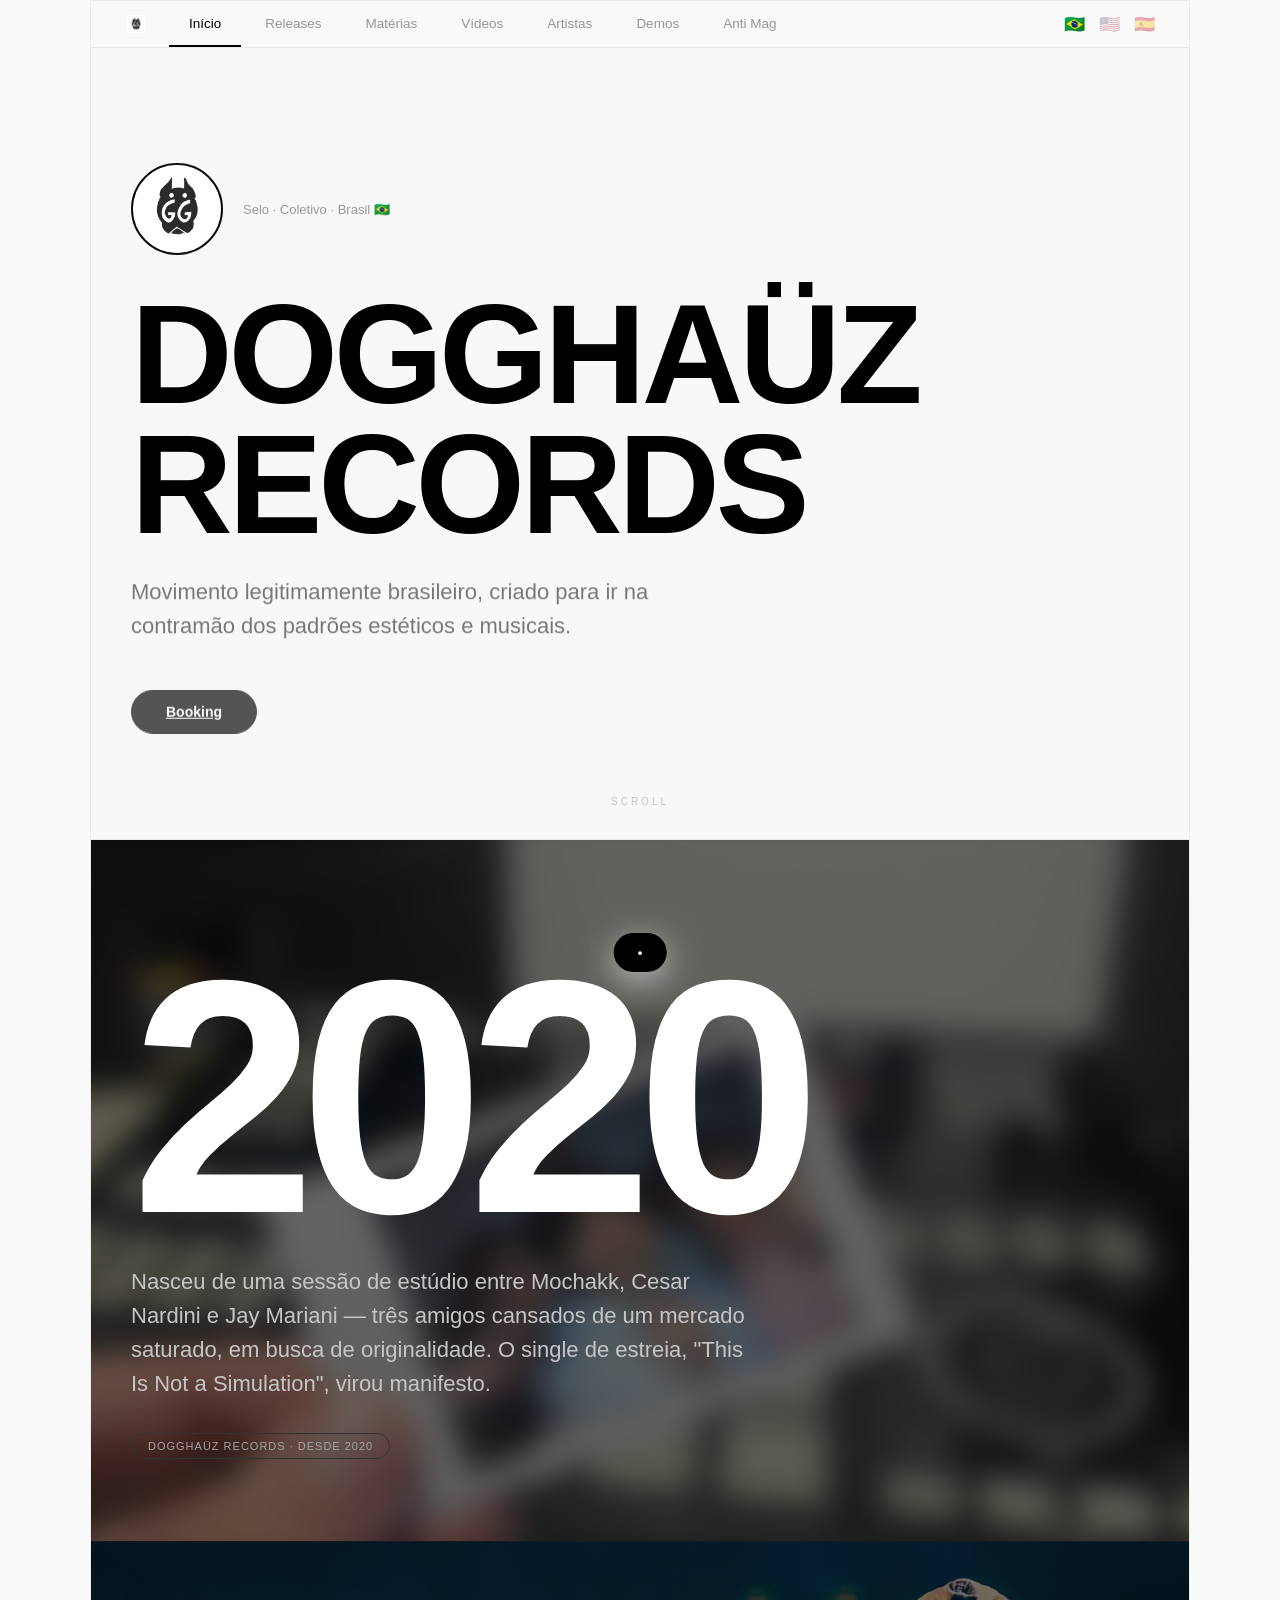
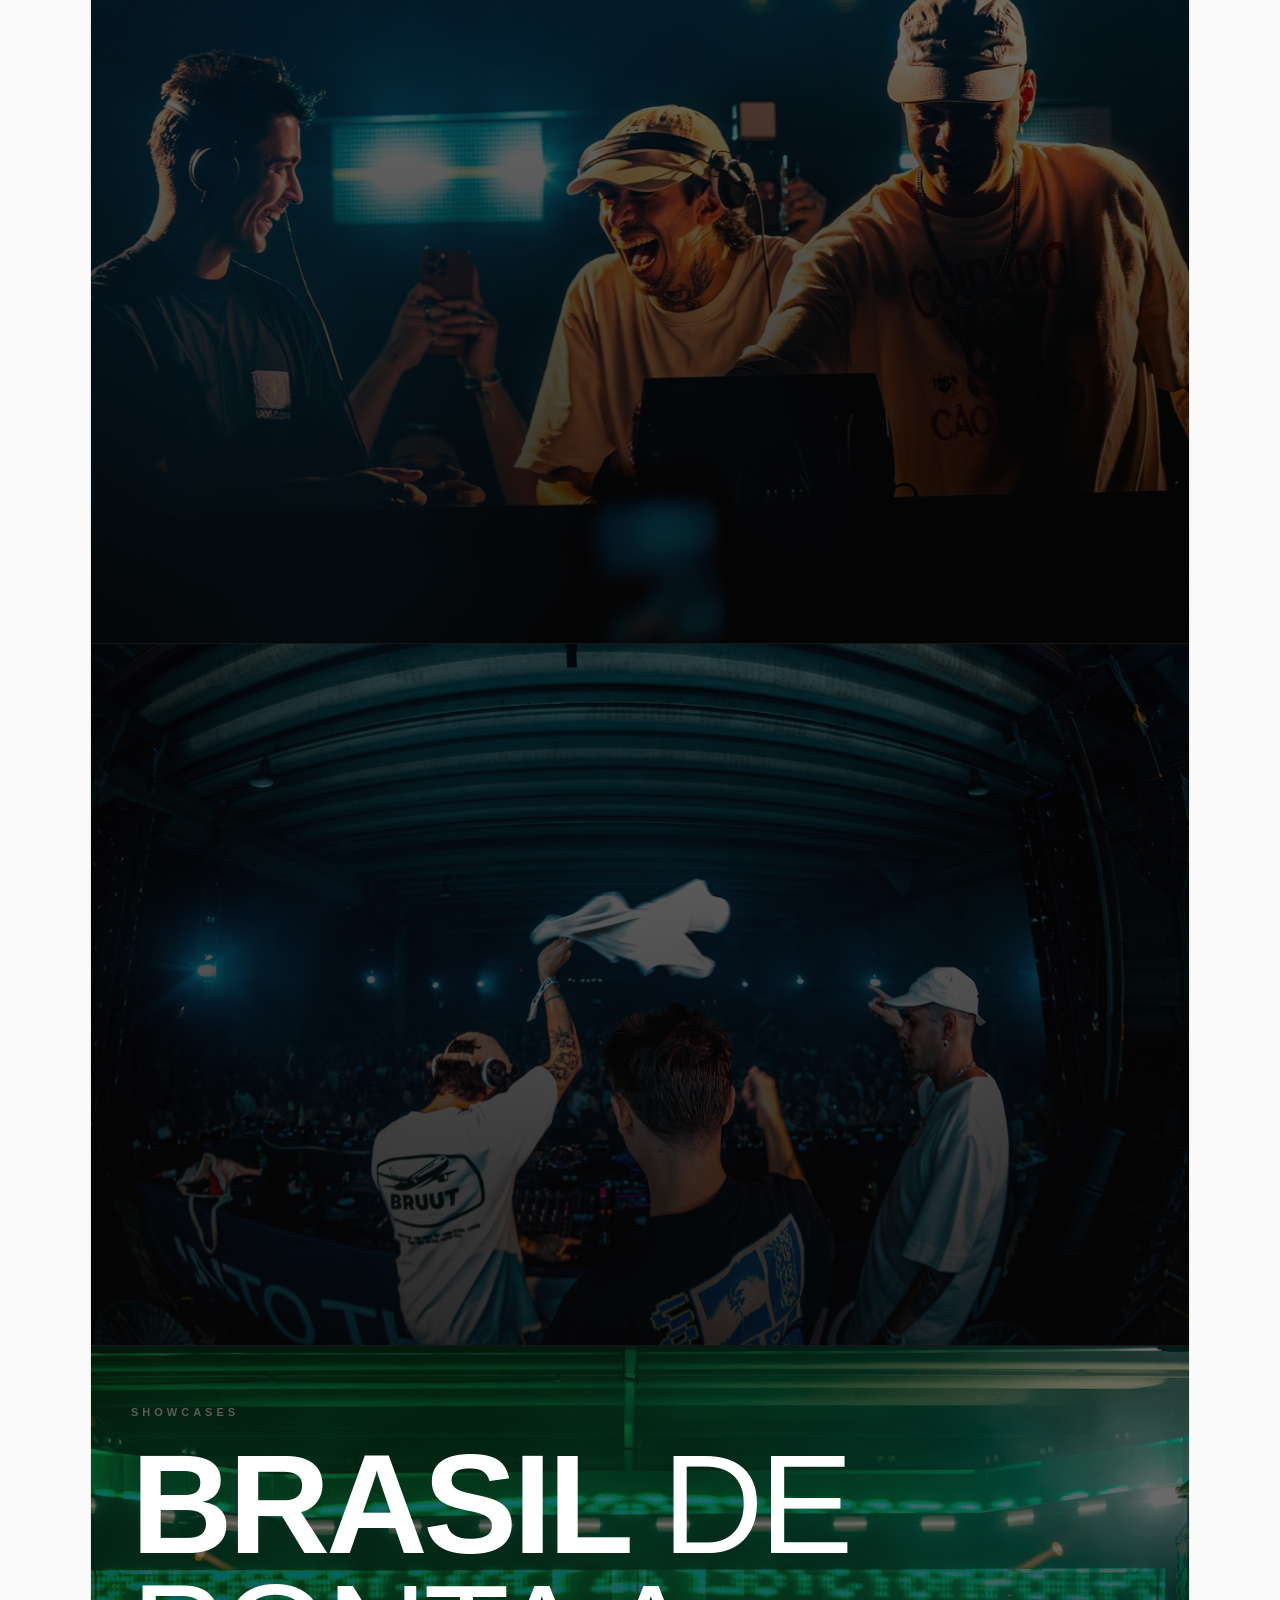
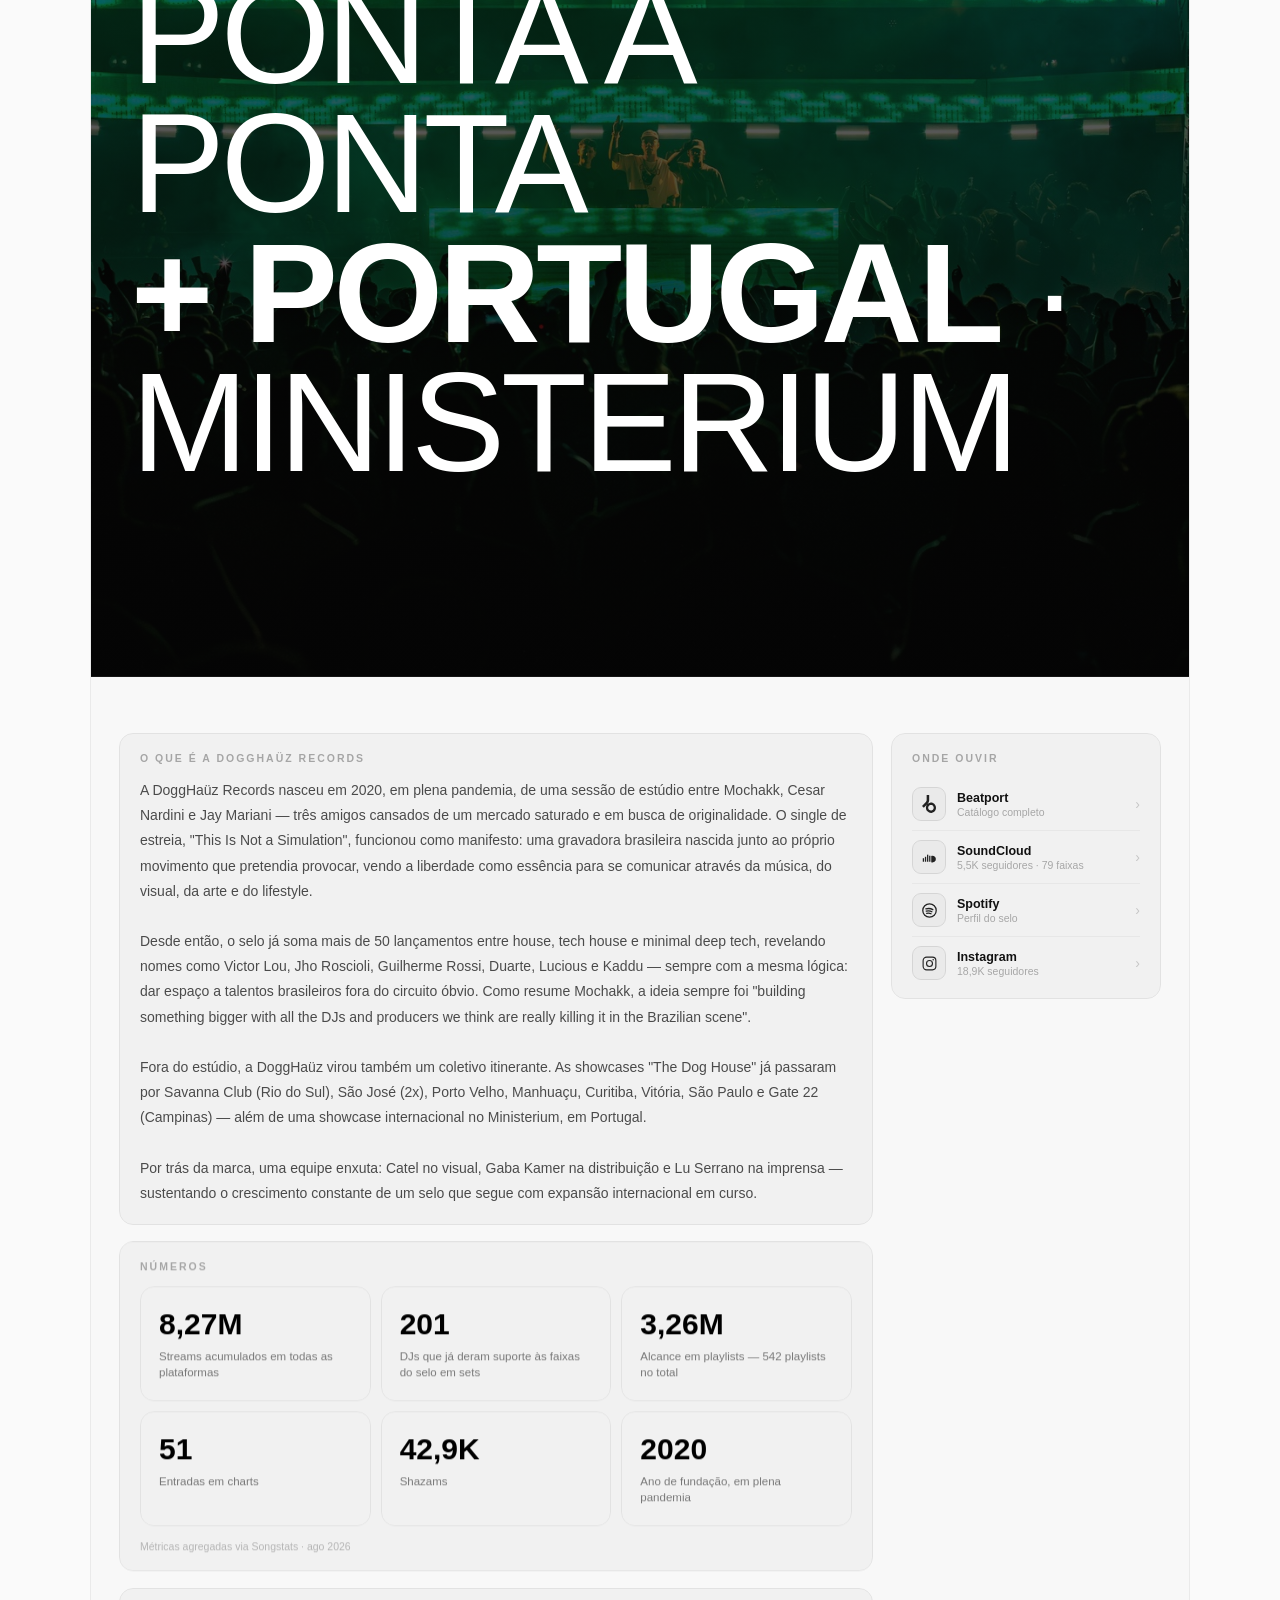
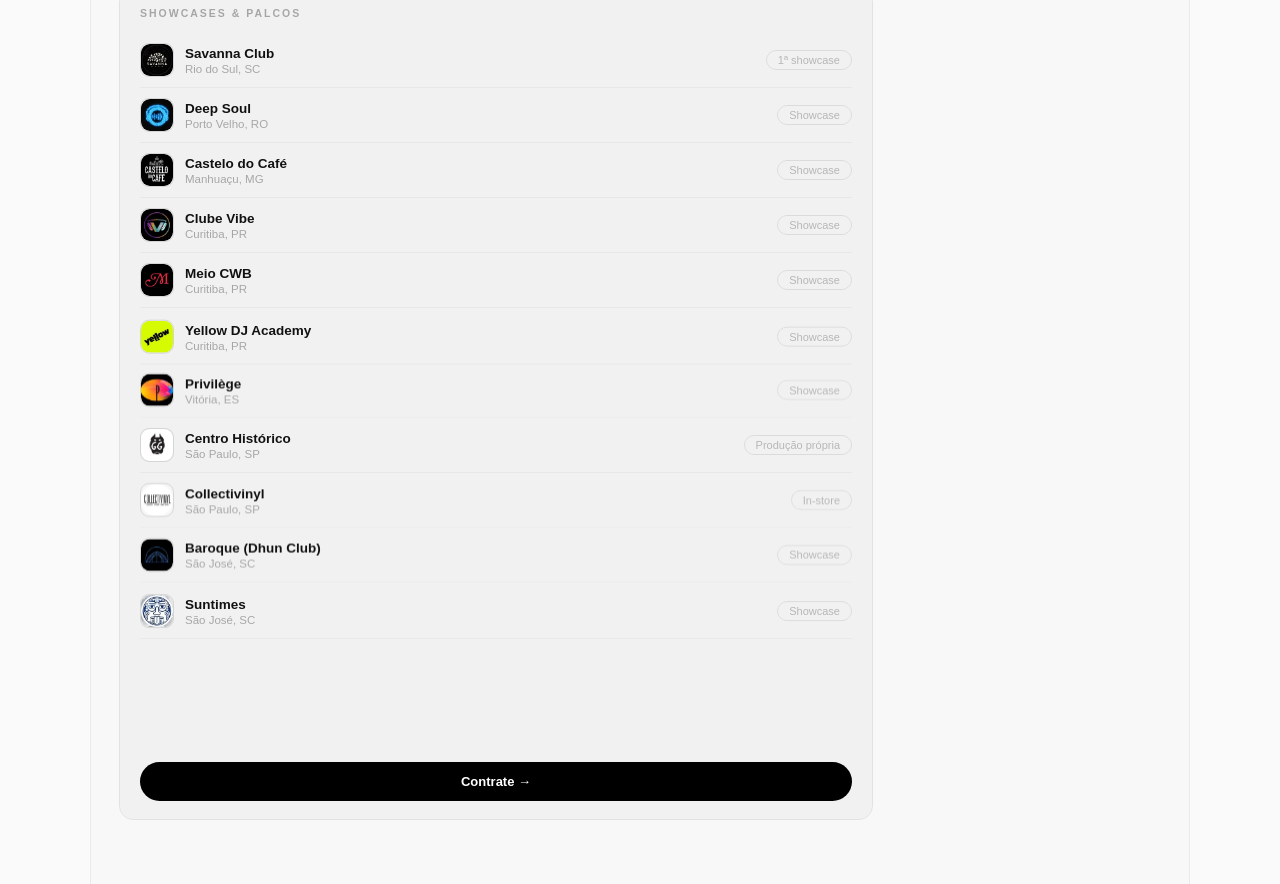
==== index.html @ 806eacd8 "Initial commit: DoggHäuz Records site Site oficial do selo — releases, matérias, vídeos, artistas, d" ====
<!DOCTYPE html>
<html lang="pt-BR">
<head>
<meta charset="UTF-8">
<meta name="viewport" content="width=device-width, initial-scale=1.0">
<meta http-equiv="Content-Security-Policy" content="default-src 'self'; script-src 'self' 'unsafe-inline'; style-src 'self' 'unsafe-inline'; img-src 'self' data: https://i.ytimg.com; frame-src https://www.youtube.com; connect-src 'self'; font-src 'self'; object-src 'none'; base-uri 'self'; form-action 'self'; frame-ancestors 'self'">
<meta name="referrer" content="strict-origin-when-cross-origin">
<link rel="icon" type="image/png" sizes="32x32" href="/assets/dogghauz/icons/favicon-32.png">
<link rel="icon" type="image/png" sizes="64x64" href="/assets/dogghauz/icons/favicon-64.png">
<link rel="apple-touch-icon" sizes="180x180" href="/assets/dogghauz/icons/apple-touch-icon.png">
<title>DoggHaüz Records</title>
<meta name="description" content="DoggHaüz Records — selo brasileiro fundado em 2020 por Mochakk, Cesar Nardini e Jay Mariani. Mais de 50 lançamentos, showcases pelo Brasil e em Portugal.">
<meta property="og:type" content="website">
<meta property="og:title" content="DoggHaüz Records">
<meta property="og:description" content="Selo brasileiro fundado em 2020 por Mochakk, Cesar Nardini e Jay Mariani. Mais de 50 lançamentos, showcases pelo Brasil e em Portugal.">
<meta property="og:image" content="/assets/dogghauz/icons/og-image.jpg">
<meta name="twitter:card" content="summary_large_image">
<meta name="twitter:title" content="DoggHaüz Records">
<meta name="twitter:description" content="Selo brasileiro fundado em 2020 por Mochakk, Cesar Nardini e Jay Mariani.">
<link rel="stylesheet" href="/css/style.css?v=16">
<link rel="stylesheet" href="/css/light-theme.css?v=16">
</head>
<body>
<!-- Form estático oculto só pra o Netlify detectar no build e criar a
     caixa "materia-sugestao" em Site > Forms. O formulário visível é
     renderizado por JS (js/blog-data.js) e manda os dados pra cá via
     fetch — sem esse aqui o Netlify não sabe que esse form existe. -->
<form name="materia-sugestao" data-netlify="true" data-netlify-honeypot="bot-field" hidden>
  <input type="text" name="bot-field">
  <input type="text" name="nome">
  <input type="email" name="email">
  <input type="text" name="titulo">
  <input type="text" name="fotos_link">
  <textarea name="links_auxiliares"></textarea>
  <textarea name="materia"></textarea>
</form>
<div class="app">

  <div class="tabs">
    <img class="site-logo" src="/assets/dogghauz/photos/logo-instagram.jpg" alt="DoggHaüz Records" onclick="showTab('pro')">
    <div class="tabs-scroll-wrap">
      <div class="tabs-scroll" id="tabs-scroll">
        <div class="tab on" data-tab="pro" data-i18n>Início</div>
        <div class="tab" data-tab="releases">Releases</div>
        <div class="tab" data-tab="materias" data-i18n>Matérias</div>
        <div class="tab" data-tab="videos" data-i18n>Vídeos</div>
        <div class="tab" data-tab="artistas" data-i18n>Artistas</div>
        <div class="tab" data-tab="demos">Demos</div>
        <div class="tab" data-tab="blog">Anti Mag</div>
      </div>
      <div class="tabs-edge tabs-edge-l" aria-hidden="true"><svg viewBox="0 0 24 24" width="14" height="14" fill="none" stroke="currentColor" stroke-width="2.2" stroke-linecap="round" stroke-linejoin="round"><polyline points="15 5 8 12 15 19"/></svg></div>
      <div class="tabs-edge tabs-edge-r" aria-hidden="true"><svg viewBox="0 0 24 24" width="14" height="14" fill="none" stroke="currentColor" stroke-width="2.2" stroke-linecap="round" stroke-linejoin="round"><polyline points="9 5 16 12 9 19"/></svg></div>
    </div>
    <div id="lang-switch"></div>
  </div>

  <!-- ═══════════ TAB INÍCIO ═══════════ -->
  <div id="tab-pro">

    <section class="banner hero-b">
      <div class="hero-id reveal">
        <div class="ava-big"><img src="/assets/dogghauz/photos/logo-instagram.jpg" alt="DoggHaüz Records"></div>
        <div>
          <div style="font-size:13px;color:#6e6e6e"><span data-i18n>Selo · Coletivo · Brasil</span> <span style="filter:invert(1);display:inline-block">🇧🇷</span></div>
        </div>
      </div>
      <h1 class="giant reveal plx" data-s="0.12">DoggHaüz<br>Records</h1>
      <p class="big-sub reveal" data-i18n>Movimento legitimamente brasileiro, criado para ir na contramão dos padrões estéticos e musicais.</p>
      <div class="hero-cta reveal">
        <a class="btn-w" href="/booking/" data-i18n>Booking</a>
      </div>
      <div class="scroll-hint">SCROLL</div>
    </section>

    <section class="banner inverted">
      <div class="banner-bg-layer" style="background-image:url('/assets/dogghauz/photos/fundacao-2020.jpg');opacity:.4;filter:invert(1) blur(14px);transform:scale(1.08)"></div>
      <div class="eyebrow reveal" data-i18n>Fundação · pandemia de 2020</div>
      <div class="mega reveal plx" data-s="0.18">2020</div>
      <p class="big-sub reveal" data-i18n>Nasceu de uma sessão de estúdio entre Mochakk, Cesar Nardini e Jay Mariani — três amigos cansados de um mercado saturado, em busca de originalidade. O single de estreia, "This Is Not a Simulation", virou manifesto.</p>
      <div class="banner-tag reveal" data-i18n>DOGGHAÜZ RECORDS · DESDE 2020</div>
    </section>

    <section class="banner photo-bg" style="background-image:url('/assets/dogghauz/photos/fundadores-bg.jpg')">
      <div class="eyebrow reveal" data-i18n>Fundadores</div>
      <div class="names-wall upper reveal">
        <a class="name-item" href="https://instagram.com/cesar.nardini" target="_blank" rel="noopener">Cesar Nardini</a>
        <a class="name-item" href="https://instagram.com/mochakk" target="_blank" rel="noopener">Mochakk</a>
        <a class="name-item" href="https://jaymariani.com.br">Jay Mariani</a>
      </div>
      <div class="banner-tag reveal" data-i18n>TRÊS AMIGOS, UM SELO</div>
    </section>

    <section class="banner photo-bg" style="background-image:url('/assets/dogghauz/photos/catalogo-bg.jpg')">
      <div class="eyebrow reveal" style="color:#fff" data-i18n>Alguns nomes do catálogo</div>
      <div class="names-wall reveal">
        <a class="name-item" href="https://instagram.com/victorloumusic" target="_blank" rel="noopener">Victor Lou</a>
        <a class="name-item" href="https://instagram.com/nocapzmusic" target="_blank" rel="noopener">Nocapz</a>
        <a class="name-item" href="https://instagram.com/brisottimusic" target="_blank" rel="noopener">Brisotti</a>
        <a class="name-item" href="https://instagram.com/listenduarte" target="_blank" rel="noopener">Duarte</a>
        <a class="name-item" href="https://instagram.com/steriummusic" target="_blank" rel="noopener">Sterium</a>
        <a class="name-item" href="https://instagram.com/maliveofficial" target="_blank" rel="noopener">Malive</a>
        <a class="name-item" href="https://instagram.com/marian_br_" target="_blank" rel="noopener">Marian</a>
        <a class="name-item" href="https://instagram.com/jamecthekid" target="_blank" rel="noopener">Jame C</a>
        <a class="name-item" href="https://instagram.com/priciladiazmusic" target="_blank" rel="noopener">Pricila Diaz</a>
      </div>
      <div class="banner-tag reveal" data-i18n>52+ LANÇAMENTOS · VER TODOS EM ARTISTAS</div>
    </section>

    <section class="banner photo-bg" style="background-image:url('/assets/dogghauz/photos/brasil-bg.jpg')">
      <div class="eyebrow reveal" data-i18n>Showcases</div>
      <h2 class="giant reveal plx" data-s="0.1">Brasil <span class="thin" data-i18n>de ponta a ponta</span><br>+ Portugal<span class="thin" data-i18n> · Ministerium</span></h2>
      <p class="big-sub reveal" data-i18n>Savanna Club (Rio do Sul), São José (2x), Porto Velho, Manhuaçu, Curitiba, Vitória, São Paulo e Gate 22 (Campinas) — além de uma showcase no Ministerium, em Portugal.</p>
    </section>

    <div class="detail">
      <div class="main">

        <div class="card">
          <div class="clabel" data-i18n>O que é a DoggHaüz Records</div>
          <div class="bio">
            <span data-i18n>A DoggHaüz Records nasceu em 2020, em plena pandemia, de uma sessão de estúdio entre Mochakk, Cesar Nardini e Jay Mariani — três amigos cansados de um mercado saturado e em busca de originalidade. O single de estreia, "This Is Not a Simulation", funcionou como manifesto: uma gravadora brasileira nascida junto ao próprio movimento que pretendia provocar, vendo a liberdade como essência para se comunicar através da música, do visual, da arte e do lifestyle.</span>
            <br><br>
            <span data-i18n>Desde então, o selo já soma mais de 50 lançamentos entre house, tech house e minimal deep tech, revelando nomes como Victor Lou, Jho Roscioli, Guilherme Rossi, Duarte, Lucious e Kaddu — sempre com a mesma lógica: dar espaço a talentos brasileiros fora do circuito óbvio. Como resume Mochakk, a ideia sempre foi "building something bigger with all the DJs and producers we think are really killing it in the Brazilian scene".</span>
            <br><br>
            <span data-i18n>Fora do estúdio, a DoggHaüz virou também um coletivo itinerante. As showcases "The Dog House" já passaram por Savanna Club (Rio do Sul), São José (2x), Porto Velho, Manhuaçu, Curitiba, Vitória, São Paulo e Gate 22 (Campinas) — além de uma showcase internacional no Ministerium, em Portugal.</span>
            <br><br>
            <span data-i18n>Por trás da marca, uma equipe enxuta: Catel no visual, Gaba Kamer na distribuição e Lu Serrano na imprensa — sustentando o crescimento constante de um selo que segue com expansão internacional em curso.</span>
          </div>
        </div>

        <div class="card reveal">
          <div class="clabel" data-i18n>Números</div>
          <div class="bk-stats" style="padding:0;max-width:none;margin:0">
            <div class="bk-stat"><div class="bk-stat-n">8,27M</div><div class="bk-stat-l" data-i18n>Streams acumulados em todas as plataformas</div></div>
            <div class="bk-stat"><div class="bk-stat-n">201</div><div class="bk-stat-l" data-i18n>DJs que já deram suporte às faixas do selo em sets</div></div>
            <div class="bk-stat"><div class="bk-stat-n">3,26M</div><div class="bk-stat-l" data-i18n>Alcance em playlists — 542 playlists no total</div></div>
            <div class="bk-stat"><div class="bk-stat-n">51</div><div class="bk-stat-l" data-i18n>Entradas em charts</div></div>
            <div class="bk-stat"><div class="bk-stat-n">42,9K</div><div class="bk-stat-l" data-i18n>Shazams</div></div>
            <div class="bk-stat"><div class="bk-stat-n">2020</div><div class="bk-stat-l" data-i18n>Ano de fundação, em plena pandemia</div></div>
          </div>
          <div style="font-size:10.5px;color:#4d4d4d;margin-top:14px" data-i18n>Métricas agregadas via Songstats · ago 2026</div>
        </div>

        <div class="card reveal">
          <div class="clabel" data-i18n>Showcases & palcos</div>
          <a class="venue venue-link reveal" href="https://instagram.com/clubsavanna" target="_blank" rel="noopener"><div class="venue-logo"><img src="/assets/photos/venues/savanna-club.jpg" alt=""></div><div><div class="venue-n">Savanna Club</div><div class="venue-l">Rio do Sul, SC</div></div><span class="venue-y" data-i18n>1ª showcase</span></a>
          <a class="venue venue-link reveal" href="https://instagram.com/deepsouloficial" target="_blank" rel="noopener"><div class="venue-logo"><img src="/assets/dogghauz/venues/deepsoul.jpg" alt=""></div><div><div class="venue-n">Deep Soul</div><div class="venue-l">Porto Velho, RO</div></div><span class="venue-y" data-i18n>Showcase</span></a>
          <a class="venue venue-link reveal" href="https://instagram.com/castelodocafe" target="_blank" rel="noopener"><div class="venue-logo"><img src="/assets/dogghauz/venues/castelodocafe.jpg" alt=""></div><div><div class="venue-n">Castelo do Café</div><div class="venue-l">Manhuaçu, MG</div></div><span class="venue-y" data-i18n>Showcase</span></a>
          <a class="venue venue-link reveal" href="https://instagram.com/clubvibe" target="_blank" rel="noopener"><div class="venue-logo"><img src="/assets/photos/venues/clubvibe.jpg" alt=""></div><div><div class="venue-n">Clube Vibe</div><div class="venue-l">Curitiba, PR</div></div><span class="venue-y" data-i18n>Showcase</span></a>
          <a class="venue venue-link reveal" href="https://instagram.com/meiocwb" target="_blank" rel="noopener"><div class="venue-logo"><img src="/assets/dogghauz/venues/meiocwb.jpg" alt=""></div><div><div class="venue-n">Meio CWB</div><div class="venue-l">Curitiba, PR</div></div><span class="venue-y" data-i18n>Showcase</span></a>
          <a class="venue venue-link reveal" href="https://instagram.com/yellowdjacademy" target="_blank" rel="noopener"><div class="venue-logo"><img src="/assets/dogghauz/venues/yellowdjacademy.jpg" alt=""></div><div><div class="venue-n">Yellow DJ Academy</div><div class="venue-l">Curitiba, PR</div></div><span class="venue-y" data-i18n>Showcase</span></a>
          <a class="venue venue-link reveal" href="https://instagram.com/privilegebrasil" target="_blank" rel="noopener"><div class="venue-logo"><img src="/assets/photos/venues/privilege.jpg" alt=""></div><div><div class="venue-n">Privilège</div><div class="venue-l">Vitória, ES</div></div><span class="venue-y" data-i18n>Showcase</span></a>
          <div class="venue"><div class="venue-logo"><img src="/assets/dogghauz/photos/logo-instagram.jpg" alt=""></div><div><div class="venue-n">Centro Histórico</div><div class="venue-l">São Paulo, SP</div></div><span class="venue-y" data-i18n>Produção própria</span></div>
          <a class="venue venue-link reveal" href="https://instagram.com/collectivinyl" target="_blank" rel="noopener"><div class="venue-logo"><img src="/assets/dogghauz/venues/collectivinyl.jpg" alt=""></div><div><div class="venue-n">Collectivinyl</div><div class="venue-l">São Paulo, SP</div></div><span class="venue-y" data-i18n>In-store</span></a>
          <a class="venue venue-link reveal" href="https://instagram.com/dhunclub" target="_blank" rel="noopener"><div class="venue-logo"><img src="/assets/photos/venues/dhun-club.jpg" alt=""></div><div><div class="venue-n">Baroque (Dhun Club)</div><div class="venue-l">São José, SC</div></div><span class="venue-y" data-i18n>Showcase</span></a>
          <a class="venue venue-link reveal" href="https://instagram.com/suntimeslabel" target="_blank" rel="noopener"><div class="venue-logo"><img src="/assets/dogghauz/venues/suntimes.jpg" alt=""></div><div><div class="venue-n">Suntimes</div><div class="venue-l">São José, SC</div></div><span class="venue-y" data-i18n>Showcase</span></a>
          <a class="venue venue-link reveal" href="https://instagram.com/gate22br" target="_blank" rel="noopener"><div class="venue-logo"><img src="/assets/dogghauz/venues/gate22.jpg" alt=""></div><div><div class="venue-n">Gate 22</div><div class="venue-l">Campinas, SP</div></div><span class="venue-y" data-i18n>Estreia SP</span></a>
          <a class="venue venue-link reveal" href="https://instagram.com/ministeriumclub" target="_blank" rel="noopener"><div class="venue-logo"><img src="/assets/photos/venues/ministerium.jpg" alt=""></div><div><div class="venue-n">Ministerium</div><div class="venue-l">Lisboa, Portugal</div></div><span class="venue-y" data-i18n>Showcase</span></a>
          <a href="/booking/" style="display:block;text-align:center;margin-top:14px;padding:12px;border-radius:100px;background:#fff;color:#000;font-weight:700;font-size:13px;text-decoration:none" data-i18n>Contrate →</a>
        </div>

      </div>

      <div class="side">
        <div class="card reveal">
          <div class="clabel" data-i18n>Onde ouvir</div>
          <a class="label-row" href="https://www.beatport.com/label/dogghauz-records/87782" target="_blank" rel="noopener"><div class="label-logo"><svg viewBox="0 0 22 28" width="14" height="18" fill="currentColor"><path d="M22 19.8977C21.9962 21.2183 21.6783 22.5181 21.0738 23.6845C20.4691 24.8508 19.596 25.8488 18.5301 26.5919C17.4641 27.3348 16.2374 27.8006 14.9561 27.9487C13.6748 28.0968 12.3777 27.9229 11.1768 27.442C9.97588 26.961 8.90752 26.1876 8.06422 25.1886C7.2209 24.1896 6.6281 22.9952 6.33699 21.7086C6.04592 20.4222 6.06538 19.0824 6.39366 17.8053C6.72198 16.5282 7.34925 15.3523 8.22116 14.3795L2.82452 19.8977L0 17.0049L6.06685 10.8626C6.46673 10.4536 6.78283 9.96689 6.99656 9.43114C7.21034 8.89538 7.31739 8.32122 7.31156 7.74244V0H11.2894V7.71569C11.307 8.8329 11.1009 9.94202 10.684 10.9746C10.2672 12.0073 9.64813 12.9415 8.86527 13.7198L8.68683 13.9025C9.82565 12.8426 11.2401 12.1436 12.7587 11.8899C14.2774 11.6362 15.8353 11.8388 17.2439 12.4732C18.6525 13.1075 19.8515 14.1463 20.6956 15.464C21.5396 16.7817 21.9927 18.3217 22 19.8977ZM18.3964 19.8977C18.405 19.0142 18.1571 18.1481 17.6842 17.4093C17.2112 16.6704 16.5346 16.0921 15.7402 15.7479C14.9457 15.4037 14.0693 15.3091 13.2222 15.4761C12.3751 15.6429 11.5957 16.0639 10.9826 16.6855C10.3695 17.307 9.95069 18.1012 9.77925 18.967C9.60778 19.8328 9.69139 20.7313 10.0194 21.5485C10.3476 22.3655 10.9053 23.0643 11.6219 23.5561C12.3385 24.0478 13.1817 24.3105 14.0443 24.3105C14.6136 24.3158 15.1783 24.2056 15.7058 23.9862C16.2333 23.7669 16.7133 23.4428 17.1179 23.0326C17.5225 22.6223 17.8436 22.1341 18.0632 21.596C18.2826 21.0579 18.3959 20.4808 18.3964 19.8977Z"/></svg></div><div><div class="label-n">Beatport</div><div class="label-r" data-i18n>Catálogo completo</div></div><span class="label-arrow">›</span></a>
          <a class="label-row" href="https://soundcloud.com/dogghauzrecords" target="_blank" rel="noopener"><div class="label-logo"><svg viewBox="0 0 24 24" width="17" height="17" fill="currentColor"><rect x="2.5" y="13" width="1.8" height="5"/><rect x="5.5" y="11" width="1.8" height="7"/><rect x="8.5" y="8" width="1.8" height="10"/><rect x="11.5" y="9.5" width="1.8" height="8.5"/><path d="M14.5 18v-8.2c.5-.2 1.1-.3 1.7-.3 2.6 0 4.8 2.1 4.8 4.75S18.8 19 16.2 19c-.6 0-1.2-.1-1.7-.4z"/></svg></div><div><div class="label-n">SoundCloud</div><div class="label-r" data-i18n>5,5K seguidores · 79 faixas</div></div><span class="label-arrow">›</span></a>
          <a class="label-row" href="https://open.spotify.com/artist/38jlH8F6waKoTrVSCk1S1s" target="_blank" rel="noopener"><div class="label-logo"><svg viewBox="0 0 24 24" width="17" height="17" fill="none" stroke="currentColor" stroke-width="1.8" stroke-linecap="round"><circle cx="12" cy="12" r="9.5"/><path d="M6.8 9.8c3.6-1 7.2-.7 9.9.9"/><path d="M7.3 13c3-.8 5.9-.6 8.1.8"/><path d="M8 16c2.3-.6 4.5-.4 6.2.6"/></svg></div><div><div class="label-n">Spotify</div><div class="label-r" data-i18n>Perfil do selo</div></div><span class="label-arrow">›</span></a>
          <a class="label-row" href="https://www.instagram.com/dogghauz.records/" target="_blank" rel="noopener"><div class="label-logo"><svg viewBox="0 0 24 24" width="17" height="17" fill="none" stroke="currentColor" stroke-width="1.6"><rect x="3" y="3" width="18" height="18" rx="5"/><circle cx="12" cy="12" r="4.2"/><circle cx="17.2" cy="6.8" r="1.1" fill="currentColor" stroke="none"/></svg></div><div><div class="label-n">Instagram</div><div class="label-r" data-i18n>18,9K seguidores</div></div><span class="label-arrow">›</span></a>        </div>
      </div>
    </div>
  </div>

  <!-- ═══════════ TAB RELEASES ═══════════ -->
  <div id="tab-releases" class="hidden">
    <div class="store-hero">
      <h1 data-i18n>RELEASES</h1>
      <p data-i18n>Discografia completa — 52 lançamentos no catálogo Beatport.</p>
    </div>
    <div class="body" style="display:block">
      <div id="rel-grid"></div>
    </div>
  </div>

  <!-- ═══════════ TAB MATÉRIAS ═══════════ -->
  <div id="tab-materias" class="hidden">
    <div class="store-hero">
      <h1 data-i18n>DOGGHAÜZ NA MÍDIA</h1>
    </div>
    <div class="body" style="display:block">
      <div id="mat-grid"></div>
    </div>
  </div>

  <!-- ═══════════ TAB ANTI MAG (blog) ═══════════ -->
  <div id="tab-blog" class="hidden">
    <div class="store-hero">
      <h1>ANTI MAG</h1>
      <p data-i18n>A revista da DoggHaüz Records — bastidores, lançamentos e a cena por dentro.</p>
    </div>
    <div class="body" style="display:block">
      <div id="blog-grid"></div>
      <div class="store-section-head"><div class="store-section-title" data-i18n>Escreva pro Anti Mag</div></div>
      <div class="card" style="max-width:640px;margin:0 auto">
        <div class="bio" style="margin-bottom:16px" data-i18n>Escreveu uma matéria e quer publicar aqui? Manda o texto completo — passa pela nossa curadoria antes de ir pro ar, mas é a matéria de verdade que a gente recebe, pronta pra revisão.</div>
        <div id="materia-form-root"></div>
      </div>
    </div>
  </div>

  <!-- ═══════════ TAB VÍDEOS ═══════════ -->
  <div id="tab-videos" class="hidden">
    <div class="store-hero">
      <h1 data-i18n>VÍDEOS</h1>
      <p data-i18n>Aftermovies, sets e lançamentos oficiais.</p>
    </div>
    <div class="body" style="display:block">
      <div class="ff-row" id="vid-nav" style="margin-bottom:16px"></div>
      <div class="vid-grid" id="vid-grid"></div>
    </div>
  </div>

  <!-- ═══════════ TAB DEMOS ═══════════ -->
  <div id="tab-demos" class="hidden">
    <div class="store-hero">
      <h1 data-i18n>ENVIE SUA DEMO</h1>
      <p data-i18n>Curte o som da DoggHaüz e quer mandar uma faixa? Bora ouvir.</p>
    </div>
    <div class="body" style="display:block;max-width:640px;margin:0 auto">
      <div class="card">
        <div class="clabel" data-i18n>Como enviar</div>
        <div class="bio">
          <span data-i18n>Só aceitamos link do SoundCloud (pode ser privado). Nada de arquivo anexado, nem link de Drive, Dropbox ou qualquer nuvem — se não for link do SoundCloud, não abrimos.</span>
          <br><br>
          <span data-i18n>Antes de mandar:</span>
        </div>
        <ul style="margin:14px 0 0 18px;padding:0;font-size:13px;line-height:1.9;color:#8a8a8a">
          <li data-i18n>Manda a faixa mixada e masterizada (ou perto disso).</li>
          <li data-i18n>Conta rapidamente quem você é e de onde toca.</li>
        </ul>
        <div class="clabel" style="margin-top:22px" data-i18n>O que a gente não lança</div>
        <ul style="margin:14px 0 0 18px;padding:0;font-size:13px;line-height:1.9;color:#8a8a8a">
          <li>Indie Dance</li>
          <li>Afro House / Afro Tech</li>
          <li>Melodic Techno / Organic House</li>
          <li>Tech House comercial</li>
          <li>Offbeat genérico tipo Beltran wannabe</li>
        </ul>
      </div>
      <div class="card reveal" style="margin-top:16px;text-align:center">
        <a class="btn-w" style="display:inline-block" href="mailto:dogghauz.demos@gmail.com?subject=Demo%20para%20a%20DoggHa%C3%BCz%20Records" data-i18n>Enviar demo</a>
        <div style="margin-top:14px;font-size:12.5px;color:#8a8a8a">
          <span data-i18n>Se o botão não abrir seu e-mail:</span> <a href="#" id="demo-copy-email" style="color:inherit;text-decoration:underline">dogghauz.demos@gmail.com (copiar)</a>
        </div>
      </div>
    </div>
  </div>

  <!-- ═══════════ TAB ARTISTAS ═══════════ -->
  <div id="tab-artistas" class="hidden">
    <div class="store-hero">
      <h1 data-i18n>ARTISTAS</h1>
      <p data-i18n>Fundadores, equipe e o catálogo da DoggHaüz Records.</p>
    </div>
    <div class="body" style="display:block;flex-direction:column" id="roster-root"></div>
  </div>

  <div class="toast" id="toast">•</div>
</div>

<script src="/js/icons.js?v=16"></script>
<script src="/js/i18n.js?v=16"></script>
<script src="/js/main.js?v=16"></script>
<script src="/js/materias-data.js?v=16"></script>
<script src="/js/blog-data.js?v=16"></script>
<script src="/js/videos-data.js?v=16"></script>
<script src="/js/releases-data.js?v=16"></script>
<script src="/js/roster-data.js?v=16"></script>
</body>
</html>
---- css/style.css ----
*{box-sizing:border-box;margin:0;padding:0}
::selection{background:#fff;color:#000}
html{scroll-behavior:smooth}
body{background:#050505;color:#fff;font-family:-apple-system,BlinkMacSystemFont,'Segoe UI',Roboto,'Helvetica Neue',Arial,sans-serif;-webkit-font-smoothing:antialiased}
.app{max-width:1100px;margin:0 auto;min-height:100vh;background:#070707;border-left:1px solid #151515;border-right:1px solid #151515}

.auth-btn{padding:8px 18px;background:#fff;border:none;border-radius:100px;color:#000;font-size:12.5px;font-weight:600;cursor:pointer;white-space:nowrap;transition:opacity .15s}
.auth-btn:hover{opacity:.85}

/* TABS */
.tabs{display:flex;align-items:center;gap:4px;padding:0 28px;background:rgba(7,7,7,.92);backdrop-filter:blur(12px);border-bottom:1px solid #191919;position:sticky;top:0;z-index:99}
.site-logo{height:18px;width:auto;margin-right:12px;padding:14px 8px;cursor:pointer;flex-shrink:0;box-sizing:content-box}
.tabs-scroll-wrap{position:relative;flex:1;min-width:0}
.tabs-scroll{display:flex;align-items:center;gap:4px;overflow-x:auto;scrollbar-width:none;scroll-behavior:smooth}
.tabs-scroll::-webkit-scrollbar{display:none}
.tab{padding:14px 20px;font-size:13.5px;color:#6a6a6a;cursor:pointer;border-bottom:2px solid transparent;transition:all .15s;font-weight:500;user-select:none;white-space:nowrap}
.tab:hover{color:#aaa}
.tab.on{color:#fff;border-bottom-color:#fff}
.tabs-edge{position:absolute;top:0;bottom:0;width:30px;display:flex;align-items:center;color:#fff;opacity:0;pointer-events:none;transition:opacity .2s}
.tabs-edge-l{left:0;justify-content:flex-start;background:linear-gradient(to right,#0a0a0a,transparent)}
.tabs-edge-r{right:0;justify-content:flex-end;background:linear-gradient(to left,#0a0a0a,transparent)}
.tabs-scroll-wrap.show-l .tabs-edge-l,.tabs-scroll-wrap.show-r .tabs-edge-r{opacity:.4}

/* ═══ PARALLAX BANNERS ═══ */
.banner{position:relative;min-height:78vh;display:flex;flex-direction:column;justify-content:center;padding:60px 40px;overflow:hidden;border-bottom:1px solid #161616}
.banner.hero-b{min-height:88vh}
.banner.inverted{background:#fff;color:#000;border-bottom:1px solid #e5e5e5}
.banner.photo-bg{background-size:cover;background-position:center}
.banner-bg-layer{position:absolute;inset:0;background-size:cover;background-position:center;z-index:0}
.banner>*:not(.banner-bg-layer):not(.scroll-hint){position:relative;z-index:1}
.banner.photo-bg::before{content:'';position:absolute;inset:0;background:linear-gradient(180deg,rgba(5,5,5,.55) 0%,rgba(5,5,5,.85) 100%);z-index:0}
.banner.photo-bg>*{position:relative;z-index:1}
.eyebrow{font-size:11px;letter-spacing:4px;text-transform:uppercase;color:#5c5c5c;margin-bottom:22px;font-weight:600}
.inverted .eyebrow{color:#5c5c5c}
.giant{font-size:clamp(52px,11vw,148px);font-weight:800;line-height:.92;letter-spacing:-.03em;text-transform:uppercase}
.giant .thin{font-weight:200}
.mega{font-size:clamp(120px,26vw,340px);font-weight:800;line-height:.85;letter-spacing:-.05em}
.big-sub{font-size:clamp(15px,2vw,22px);color:#8a8a8a;margin-top:26px;max-width:620px;line-height:1.55}
.inverted .big-sub{color:#3a3a3a}
.banner-tag{display:inline-flex;align-items:center;gap:8px;padding:6px 16px;border:1px solid #2e2e2e;border-radius:100px;font-size:11px;color:#999;width:fit-content;margin-top:32px;letter-spacing:1px}
.inverted .banner-tag{border-color:#ccc;color:#5c5c5c}
.scroll-hint{position:absolute;bottom:32px;left:50%;transform:translateX(-50%);font-size:10px;letter-spacing:3px;color:#3d3d3d;animation:bob 2.4s ease-in-out infinite}
@keyframes bob{0%,100%{transform:translateX(-50%) translateY(0)}50%{transform:translateX(-50%) translateY(8px)}}
.names-wall{display:flex;flex-wrap:wrap;gap:14px 34px;margin-top:8px}
.names-wall.upper .name-item{text-transform:uppercase}
.name-item{font-size:clamp(28px,4.6vw,58px);font-weight:700;letter-spacing:-.02em;line-height:1.1;color:#fff;opacity:.94;text-decoration:none;transition:opacity .15s}
.name-item:hover{opacity:.6}
.name-item.dim{color:#3a3a3a}
.photo-bg .name-item{text-shadow:0 2px 14px rgba(0,0,0,.7)}
.plx{will-change:transform}
.reveal{opacity:1;will-change:opacity,transform}
@media(prefers-reduced-motion:reduce){.reveal{opacity:1!important;transform:none!important}.plx{transform:none!important}.scroll-hint{animation:none}}

.hero-id{display:flex;align-items:center;gap:20px;margin-bottom:36px}
.ava-big{width:92px;height:92px;border-radius:50%;background:#141414;border:2.5px solid #fff;display:flex;align-items:center;justify-content:center;font-size:30px;font-weight:700;flex-shrink:0;overflow:hidden}
.ava-big img{width:100%;height:100%;object-fit:cover;border-radius:50%}
.verified{width:20px;height:20px;border-radius:50%;background:#fff;color:#000;display:inline-flex;align-items:center;justify-content:center;font-size:12px;font-weight:700;vertical-align:middle;margin-left:10px}
.hero-cta{display:flex;align-items:center;gap:18px;margin-top:38px;flex-wrap:wrap}
.btn-w{padding:13px 34px;background:#fff;border:1.5px solid #fff;border-radius:100px;color:#000;font-size:14px;font-weight:600;cursor:pointer;transition:opacity .15s}
.btn-w:hover{opacity:.85}
.btn-o{padding:13px 30px;background:transparent;border:1.5px solid #333;border-radius:100px;color:#ccc;font-size:14px;cursor:pointer;transition:all .2s}
.btn-o:hover{border-color:#666}
.btn-o.following{background:#161616;color:#fff;border-color:#555}

/* DETAIL SECTION */
.detail{padding:56px 28px 64px;display:flex;gap:18px}
.main{flex:1;display:flex;flex-direction:column;gap:16px;min-width:0}
.side{width:270px;display:flex;flex-direction:column;gap:16px;flex-shrink:0}
@media(max-width:840px){.detail{flex-direction:column}.side{width:100%}.body{flex-direction:column}.dside{width:100%}}
.detail-head{padding:0 28px;margin-top:56px}
.detail-title{font-size:13px;letter-spacing:3px;text-transform:uppercase;color:#4d4d4d;font-weight:600;display:flex;align-items:center;gap:14px}
.detail-title::after{content:'';flex:1;height:1px;background:#1c1c1c}

.card{background:#0e0e0e;border:1px solid #1d1d1d;border-radius:14px;padding:18px 20px}
.clabel{font-size:10.5px;font-weight:600;letter-spacing:2px;color:#5a5a5a;text-transform:uppercase;margin-bottom:14px;display:flex;align-items:center;gap:10px;flex-wrap:wrap}
.bio{font-size:14px;color:#b5b5b5;line-height:1.8}
.bio strong{color:#fff;font-weight:600}

.release{display:flex;align-items:center;gap:13px;padding:11px 0;border-bottom:1px solid #181818}
.release:last-child{border-bottom:none;padding-bottom:0}
.rel-art{width:46px;height:46px;border-radius:9px;background:#151515;border:1px solid #272727;display:flex;align-items:center;justify-content:center;flex-shrink:0;position:relative}
.rel-art-img{overflow:hidden}
.rel-art-img img{width:100%;height:100%;object-fit:cover;border-radius:inherit}
.rel-art.playable{cursor:pointer}
.release-ic.rel-playing{flex-wrap:wrap}
.release-ic.rel-playing .rel-art{width:100%;height:auto;cursor:default}
.rel-title{font-size:13.5px;font-weight:600}
.rel-meta{font-size:11.5px;color:#6e6e6e;margin-top:3px}
.rel-badge{margin-left:auto;padding:4px 11px;background:#131313;border:1px solid #2e2e2e;border-radius:100px;font-size:10.5px;color:#b5b5b5;white-space:nowrap;flex-shrink:0}
.rel-badge.hot{background:#fff;color:#000;border-color:#fff;font-weight:600}
.release-ic{align-items:flex-start}
.rel-body{flex:1;min-width:0}
.rel-row{display:flex;align-items:center;gap:8px}
.rel-row .rel-badge{margin-left:auto}
.rel-row .rel-title{font-size:13.5px;font-weight:600}
.release-ic .rel-meta{margin-top:2px}
.release-ic .mus-icons{margin-top:8px}

/* CONTRATAR — botão flutuante */
.hire-fab{position:fixed;right:20px;bottom:20px;z-index:90;padding:14px 26px;border-radius:100px;border:none;cursor:pointer;background:#fff;color:#000;font-weight:700;font-size:14px;opacity:.7;box-shadow:0 4px 20px rgba(0,0,0,.5);transition:opacity .2s}
.hire-fab:hover{opacity:1}
.contact-more{display:inline-block;margin-top:14px;font-size:12.5px;color:#8a8a8a;text-decoration:none;transition:color .15s}
.contact-more:hover{color:#fff}
.hero-agenda-wrap{margin-top:22px;display:flex;flex-direction:column;gap:8px;max-width:420px}
.hero-agenda-row{display:flex;align-items:center;gap:14px;padding:12px 14px;background:#0e0e0e;border:1px solid #1d1d1d;border-radius:12px;text-decoration:none;transition:border-color .15s}
.hero-agenda-row:hover{border-color:#4d4d4d}
.hero-agenda-date{flex-shrink:0;width:46px;text-align:center;color:#fff;font-weight:700;font-size:15px;line-height:1.15}
.hero-agenda-date span{display:block;font-size:20px}
.hero-agenda-info{flex:1;min-width:0}
.hero-agenda-party{font-size:13px;font-weight:600;color:#eee;white-space:nowrap;overflow:hidden;text-overflow:ellipsis}
.hero-agenda-city{font-size:11px;color:#6a6a6a;margin-top:1px}
.hero-agenda-arrow{color:#4d4d4d;font-size:15px;flex-shrink:0}
.hero-agenda-all{font-size:11px;color:#5c5c5c;text-decoration:none;padding-left:2px;transition:color .15s}
.hero-agenda-all:hover{color:#999}

/* PLATAFORMAS — rodapé de ícones */
.platform-footer{display:flex;justify-content:center;gap:22px;padding:36px 28px 56px;flex-wrap:wrap}
.pf-ic{display:flex;flex-direction:column;align-items:center;gap:8px;color:#8a8a8a;text-decoration:none;transition:all .15s}
.pf-ic:hover{color:#fff}
.pf-ic>svg{width:38px;height:38px;padding:11px;box-sizing:border-box;border-radius:50%;background:#111;border:1px solid #222;transition:all .15s}
.pf-ic:hover>svg{border-color:#4d4d4d;background:#161616}
.pf-label{font-size:10px;letter-spacing:.5px;text-transform:uppercase;font-weight:600}

.support-grid{display:grid;grid-template-columns:repeat(auto-fit,minmax(180px,1fr));gap:9px}
.sup{display:flex;align-items:center;gap:10px;padding:10px 12px;background:#111;border:1px solid #1f1f1f;border-radius:11px;cursor:pointer;transition:border-color .15s;text-decoration:none}
.sup:hover{border-color:#4d4d4d}
.sup-ava{width:32px;height:32px;border-radius:50%;background:#191919;border:1px solid #2e2e2e;display:flex;align-items:center;justify-content:center;font-size:10px;color:#ccc;font-weight:600;flex-shrink:0;overflow:hidden}
.sup-ava img{width:100%;height:100%;object-fit:cover;border-radius:50%}
.sup-n{font-size:12.5px;font-weight:600;color:#eee}
.sup-r{font-size:10.5px;color:#5a5a5a;margin-top:2px}

.venue{display:flex;align-items:center;gap:11px;justify-content:space-between;padding:10px 0;border-bottom:1px solid #181818}
.venue:last-child{border-bottom:none;padding-bottom:0}
.venue-n{font-size:13.5px;font-weight:600;color:#eee;cursor:pointer}
.venue-n:hover{text-decoration:underline}
.venue-l{font-size:11.5px;color:#5a5a5a;margin-top:2px}
.venue-y{font-size:11px;color:#4a4a4a;border:1px solid #242424;padding:3px 11px;border-radius:100px;flex-shrink:0;margin-left:auto}
.venue-link{text-decoration:none}
.venue-link>div:nth-child(2){flex:1;min-width:0}
.venue-logo{width:34px;height:34px;border-radius:9px;background:#151515;border:1px solid #2a2a2a;display:flex;align-items:center;justify-content:center;font-size:10px;font-weight:600;color:#ddd;flex-shrink:0;overflow:hidden}
.venue-logo img{width:100%;height:100%;object-fit:cover;border-radius:inherit}

.book{background:#fff;border-radius:14px;padding:20px;text-align:center;color:#000}
.book-t{font-size:16px;font-weight:700;margin-bottom:5px}
.book-e{font-size:12px;color:#4d4d4d;margin-bottom:16px}
.book-btn{display:block;width:100%;padding:11px;background:#000;border:none;border-radius:100px;color:#fff;font-size:13px;font-weight:600;cursor:pointer;margin-bottom:9px;transition:opacity .15s}
.book-btn:hover{opacity:.8}
.book-btn2{display:block;width:100%;padding:10px;background:transparent;border:1.5px solid #ccc;border-radius:100px;color:#333;font-size:12px;cursor:pointer;transition:border-color .15s}
.book-btn2:hover{border-color:#000}

.label-row{display:flex;align-items:center;gap:11px;padding:9px 0;border-bottom:1px solid #181818;cursor:pointer;text-decoration:none}
.label-row:last-child{border-bottom:none;padding-bottom:0}
.label-row:hover .label-n{text-decoration:underline}
.label-logo{width:34px;height:34px;border-radius:9px;background:#151515;border:1px solid #2a2a2a;display:flex;align-items:center;justify-content:center;font-size:10.5px;font-weight:600;color:#ddd;flex-shrink:0;overflow:hidden}
.label-logo img{width:100%;height:100%;object-fit:cover;border-radius:inherit}
.label-n{font-size:12.5px;font-weight:600;color:#eee}
.label-r{font-size:10.5px;color:#5a5a5a;margin-top:1px}
.label-arrow{margin-left:auto;color:#3a3a3a;font-size:14px}

.social{display:flex;align-items:center;gap:10px;padding:9px 12px;background:#111;border:1px solid #1f1f1f;border-radius:11px;margin-bottom:8px;cursor:pointer;transition:border-color .15s;text-decoration:none}
.social:last-child{margin-bottom:0}
.social:hover{border-color:#4d4d4d}
.social-i{width:30px;height:30px;border-radius:8px;background:#191919;border:1px solid #2e2e2e;display:flex;align-items:center;justify-content:center;font-size:10px;font-weight:700;flex-shrink:0}
.social-n{font-size:12px;font-weight:600;color:#ddd}
.social-c{margin-left:auto;font-size:10.5px;color:#5a5a5a}

.testim{background:#111;border:1px solid #1f1f1f;border-radius:11px;padding:13px 15px;margin-bottom:10px}
.testim:last-child{margin-bottom:0}
.testim-q{font-size:12.5px;color:#a0a0a0;line-height:1.65;font-style:italic;margin-bottom:10px}
.testim-a{display:flex;align-items:center;gap:9px}
.testim-ava{width:26px;height:26px;border-radius:50%;background:#191919;border:1px solid #2e2e2e;display:flex;align-items:center;justify-content:center;font-size:9px;color:#ccc;font-weight:600;flex-shrink:0}
.testim-n{font-size:11.5px;font-weight:600;color:#ccc}
.testim-r{font-size:10px;color:#4a4a4a;margin-top:1px}
.testim-type{margin-left:auto;padding:3px 10px;border-radius:100px;font-size:9.5px;border:1px solid #2e2e2e;color:#8a8a8a}
.testim-type.pro{background:#fff;color:#000;border-color:#fff;font-weight:600}

/* DAILY / generic two-col body */
.body{padding:24px 28px 56px;display:flex;gap:18px}
.dmain{flex:1;display:flex;flex-direction:column;gap:16px;min-width:0}
.dside{width:270px;display:flex;flex-direction:column;gap:16px;flex-shrink:0}
.sup-strip{display:flex;gap:14px;overflow-x:auto;padding:4px 2px 8px;scrollbar-width:none}
.sup-strip::-webkit-scrollbar{display:none}
.date-row{display:flex;gap:12px;align-items:center;padding:10px 0;border-bottom:1px solid #181818}
.date-row:last-child{border-bottom:none;padding-bottom:0}
.date-d{text-align:center;min-width:40px}
.date-n{font-size:21px;font-weight:700;line-height:1}
.date-m{font-size:9px;color:#5a5a5a;letter-spacing:1.5px;margin-top:2px}
.date-t{font-size:12.5px;font-weight:600;color:#eee}
.date-l{font-size:11px;color:#5a5a5a;margin-top:2px}

/* SOCIAL EMBED GRID (Daily) */
.embed-nav{display:flex;gap:7px;flex-wrap:wrap;margin-bottom:4px}
.embed-tab{padding:8px 16px;border-radius:100px;font-size:12.5px;cursor:pointer;border:1px solid #262626;background:#0f0f0f;color:#808080;transition:all .15s;user-select:none;display:flex;align-items:center;gap:7px}
.embed-tab:hover{border-color:#4d4d4d}
.embed-tab.on{background:#fff;color:#000;border-color:#fff;font-weight:600}
.embed-grid{display:grid;grid-template-columns:repeat(auto-fill,minmax(280px,1fr));gap:14px}
.embed-card{background:#0e0e0e;border:1px solid #1d1d1d;border-radius:14px;overflow:hidden}
.embed-card iframe,.embed-card blockquote{width:100%;border:none;display:block}
.embed-frame-ph{min-height:150px;background:linear-gradient(160deg,#101010 0%,#090909 100%);display:flex;align-items:center;justify-content:center;flex-direction:column;gap:10px;color:#4a4a4a;font-size:12px;text-align:center;padding:20px;border-radius:14px;border:1px solid #1d1d1d;transition:border-color .15s}
a.embed-frame-ph:hover{border-color:#4d4d4d;color:#ddd}
.follow-strip{display:flex;gap:10px;flex-wrap:wrap}
.follow-chip{flex:1;min-width:150px;display:flex;align-items:center;gap:10px;padding:12px 14px;background:#111;border:1px solid #1f1f1f;border-radius:12px;text-decoration:none;transition:border-color .15s}
.follow-chip:hover{border-color:#4d4d4d}
.follow-ic{width:36px;height:36px;border-radius:10px;background:#191919;border:1px solid #2e2e2e;display:flex;align-items:center;justify-content:center;font-size:15px;flex-shrink:0;overflow:hidden}
.follow-ic img{width:100%;height:100%;object-fit:cover;border-radius:inherit}
.follow-n{font-size:12.5px;font-weight:600;color:#eee}
.follow-h{font-size:11px;color:#5a5a5a;margin-top:1px}

.composer{display:flex;gap:11px;background:#0e0e0e;border:1px solid #1d1d1d;border-radius:14px;padding:15px 17px;align-items:center}
.composer input{flex:1;background:transparent;border:none;outline:none;color:#fff;font-size:13.5px}
.composer input::placeholder{color:#4a4a4a}
.comp-btn{padding:8px 18px;background:#fff;border:none;border-radius:100px;color:#000;font-size:12px;font-weight:600;cursor:pointer;white-space:nowrap;transition:opacity .15s}
.comp-btn:hover{opacity:.85}
.comp-btn:disabled{opacity:.4;cursor:not-allowed}

.player{background:#0e0e0e;border:1px solid #1d1d1d;border-radius:14px;padding:17px 19px}
.player-top{display:flex;align-items:center;gap:13px;margin-bottom:15px}
.player-art{width:54px;height:54px;border-radius:11px;background:#151515;border:1px solid #272727;display:flex;align-items:center;justify-content:center;flex-shrink:0}
.player-t{font-size:14.5px;font-weight:600}
.hq{display:inline-block;padding:2px 8px;background:#fff;color:#000;border-radius:100px;font-size:9px;font-weight:700;margin-left:8px;vertical-align:middle;letter-spacing:.5px}
.player-m{font-size:11.5px;color:#6e6e6e;margin-top:3px}
.play{width:42px;height:42px;border-radius:50%;background:#fff;border:none;cursor:pointer;display:flex;align-items:center;justify-content:center;flex-shrink:0;margin-left:auto;transition:transform .12s}
.play:active{transform:scale(.92)}
.wave{display:flex;align-items:center;gap:2.5px;height:40px;cursor:pointer;margin-bottom:7px}
.wbar{flex:1;background:#242424;border-radius:1.5px;transition:background .15s}
.wbar.played{background:#fff}
.player-times{display:flex;justify-content:space-between;font-size:10.5px;color:#4a4a4a}

/* FORUM */
.ff-row{display:flex;gap:7px;flex-wrap:wrap}
.ff{padding:7px 16px;border-radius:100px;font-size:12.5px;cursor:pointer;border:1px solid #262626;background:#0f0f0f;color:#808080;transition:all .15s;user-select:none}
.ff:hover{border-color:#4d4d4d}
.ff.on{background:#fff;color:#000;border-color:#fff;font-weight:600}
.thread{background:#0e0e0e;border:1px solid #1d1d1d;border-radius:14px;padding:15px 17px;transition:border-color .15s}
.thread:hover{border-color:#333}
.thread-h{display:flex;align-items:flex-start;gap:11px;margin-bottom:9px}
.thread-ava{width:34px;height:34px;border-radius:50%;background:#151515;border:1px solid #2e2e2e;display:flex;align-items:center;justify-content:center;font-size:10px;color:#ccc;font-weight:600;flex-shrink:0;overflow:hidden}
.thread-ava img{width:100%;height:100%;object-fit:cover;border-radius:50%}
.thread-t{font-size:14px;font-weight:600;line-height:1.4;cursor:pointer}
.thread-t:hover{text-decoration:underline}
.thread-m{font-size:11px;color:#5a5a5a;margin-top:4px}
.badge{margin-left:auto;padding:3px 11px;border-radius:100px;font-size:10px;flex-shrink:0;border:1px solid #2e2e2e;color:#8a8a8a;white-space:nowrap}
.badge.solid{background:#fff;color:#000;border-color:#fff;font-weight:600}
.thread-p{font-size:12.5px;color:#808080;line-height:1.6;margin-bottom:11px}
.thread-f{display:flex;align-items:center;gap:16px;font-size:11px;color:#4a4a4a;flex-wrap:wrap}
.thread-f b{color:#a0a0a0;font-weight:600}
.online{display:flex;align-items:center;gap:9px;padding:6px 0}
.odot{width:7px;height:7px;border-radius:50%;background:#fff;flex-shrink:0}
.oname{font-size:12.5px;color:#b5b5b5}
.orank{margin-left:auto;font-size:10px;color:#5a5a5a;border:1px solid #242424;padding:2px 10px;border-radius:100px;white-space:nowrap}
.newtopic{width:100%;padding:13px;background:transparent;border:1px dashed #333;border-radius:14px;color:#808080;font-size:12.5px;cursor:pointer;transition:all .15s;font-family:inherit}
.newtopic:hover{border-color:#555;color:#ccc}
.newtopic:disabled{opacity:.35;cursor:not-allowed}
.gate{background:#0e0e0e;border:1px dashed #333;border-radius:14px;padding:22px;text-align:center}
.gate-t{font-size:14px;font-weight:600;margin-bottom:6px}
.gate-s{font-size:12px;color:#7a7a7a;margin-bottom:16px;line-height:1.6}
.gbtn{display:inline-flex;align-items:center;gap:9px;padding:11px 22px;background:#fff;border:none;border-radius:100px;color:#000;font-size:13px;font-weight:600;cursor:pointer}
.gbtn:hover{opacity:.9}
.reply-box{display:flex;gap:9px;margin-top:12px}
.reply-box input{flex:1;background:#111;border:1px solid #222;border-radius:100px;padding:9px 16px;color:#fff;font-size:12.5px;outline:none}
.reply-box input:focus{border-color:#555}
.thread-replies{margin-top:12px;padding-top:12px;border-top:1px solid #181818;display:flex;flex-direction:column;gap:9px}
.reply-item{font-size:12.5px;color:#b5b5b5;line-height:1.55}
.reply-item b{color:#eee}

/* STORE */
.store-section-head{margin:32px 0 14px}
.store-section-head:first-child{margin-top:0}
.store-section-title{font-size:13px;letter-spacing:3px;text-transform:uppercase;color:#4d4d4d;font-weight:600;display:flex;align-items:center;gap:14px}
.store-section-title::after{content:'';flex:1;height:1px;background:#1c1c1c}
.store-grid{display:grid;grid-template-columns:repeat(auto-fill,minmax(260px,1fr));gap:16px}
.store-card{background:#0e0e0e;border:1px solid #1d1d1d;border-radius:14px;padding:20px;display:flex;flex-direction:column;gap:12px}
.store-thumb{margin:-20px -20px 0;border-radius:14px 14px 0 0;overflow:hidden;background:#151515;aspect-ratio:1/1}
.store-thumb img{width:100%;height:100%;object-fit:cover;display:block}
.store-tag{font-size:10px;letter-spacing:2px;text-transform:uppercase;color:#5a5a5a;font-weight:600}
.store-title{font-size:16px;font-weight:700;line-height:1.3}
.store-desc{font-size:12.5px;color:#909090;line-height:1.65;flex:1}
.store-desc ul{padding-left:16px;margin-top:6px}
.store-desc li{margin-bottom:4px}
.store-tags{display:flex;flex-wrap:wrap;gap:6px}
.store-chip{padding:3px 10px;background:#131313;border:1px solid #272727;border-radius:100px;font-size:10px;color:#8a8a8a}
.store-buy{padding:12px;background:#fff;border:none;border-radius:100px;color:#000;font-size:12.5px;font-weight:700;letter-spacing:.5px;cursor:pointer;text-align:center;text-decoration:none;transition:opacity .15s}
.store-buy:hover{opacity:.85}
.store-buy-alt{display:block;text-align:center;margin-top:8px;font-size:11.5px;color:#6a6a6a;text-decoration:none;transition:color .15s}
.store-buy-alt:hover{color:#aaa}
.store-hero{padding:40px 28px;text-align:center;border-bottom:1px solid #161616}
.store-hero h1{font-size:clamp(32px,6vw,60px);font-weight:800;letter-spacing:-.02em}
.store-hero p{color:#8a8a8a;margin-top:12px;font-size:14px}

/* VÍDEOS */
.vid-grid{display:grid;grid-template-columns:repeat(auto-fill,minmax(280px,1fr));gap:14px}
.vid-card{background:#0e0e0e;border:1px solid #1d1d1d;border-radius:14px;overflow:hidden;cursor:pointer;transition:border-color .15s}
.vid-card:hover{border-color:#4d4d4d}
.vid-thumb-wrap{position:relative;aspect-ratio:16/9;background:#111}
.vid-thumb{width:100%;height:100%;object-fit:cover;display:block}
.vid-play{position:absolute;inset:0;display:flex;align-items:center;justify-content:center;font-size:15px;color:#fff;background:rgba(0,0,0,.28);transition:background .15s}
.vid-card:hover .vid-play{background:rgba(0,0,0,.5)}
.vid-play::before{content:'';position:absolute;width:52px;height:52px;border-radius:50%;background:rgba(0,0,0,.55);z-index:-1}
.vid-title{padding:12px 14px;font-size:13px;font-weight:600;line-height:1.4;color:#eee;display:flex;flex-direction:column;gap:5px}
.vid-card iframe{aspect-ratio:16/9;display:block}
.vid-src{font-size:9px;font-weight:600;letter-spacing:1.5px;text-transform:uppercase;color:#5a5a5a}
.vid-desc{font-size:11.5px;font-weight:400;color:#8a8a8a;line-height:1.5}

/* MÚSICAS */
.mus-grid{display:flex;flex-direction:column;gap:10px}
.mus-card{display:flex;gap:14px;align-items:center;background:#0e0e0e;border:1px solid #1d1d1d;border-radius:14px;padding:13px;transition:border-color .15s}
.mus-card:hover{border-color:#4d4d4d}
.mus-art{width:56px;height:56px;border-radius:9px;overflow:hidden;flex-shrink:0;background:#151515;position:relative}
.mus-art img{width:100%;height:100%;object-fit:cover;display:block}
.mus-art.playable{cursor:pointer}
.mus-play-btn{position:absolute;inset:0;display:flex;align-items:center;justify-content:center;opacity:.5;transition:opacity .15s}
.mus-play-ic{width:60%;max-width:26px;aspect-ratio:1;border-radius:50%;background:rgba(0,0,0,.6);color:#fff;font-size:11px;display:flex;align-items:center;justify-content:center;padding-left:2px}
.mus-art.playable:hover .mus-play-btn{opacity:1}
.mus-card.playing{flex-wrap:wrap}
.mus-card.playing .mus-art{width:100%;height:auto;cursor:default}
.mus-player{display:block;width:100%;border:0;border-radius:9px}
.mus-info{min-width:0;flex:1}
.mus-title{font-size:14px;font-weight:700;color:#fff;line-height:1.35}
.mus-artists{font-size:11.5px;color:#8a8a8a;margin-top:4px;line-height:1.4}
.mus-label{font-size:10.5px;color:#5a5a5a;margin-top:3px;letter-spacing:.5px;text-transform:uppercase}
.mus-ep{display:block;color:#454545;text-transform:none;letter-spacing:0;margin-top:2px}
.mus-icons{display:flex;gap:6px;flex-wrap:wrap;margin-top:9px}
.mus-ic{position:relative;width:26px;height:26px;border-radius:7px;background:#151515;border:1px solid #262626;display:flex;align-items:center;justify-content:center;font-size:9.5px;font-weight:700;color:#999;text-decoration:none;transition:all .15s}
@media(max-width:640px){.mus-icons{gap:9px}.mus-ic{width:38px;height:38px;border-radius:9px}}
.mus-ic:hover{border-color:#fff;color:#fff}
.mus-ic[title]::after{content:attr(title);position:absolute;bottom:calc(100% + 7px);left:50%;transform:translateX(-50%) translateY(4px);background:#1c1c1c;border:1px solid #2e2e2e;color:#fff;font-size:10.5px;font-weight:600;padding:4px 9px;border-radius:6px;white-space:nowrap;opacity:0;pointer-events:none;transition:opacity .15s,transform .15s;z-index:5}
.mus-ic[title]:hover::after{opacity:1;transform:translateX(-50%) translateY(0)}

/* MATÉRIAS */
.mat-grid-inner{display:grid;grid-template-columns:repeat(auto-fill,minmax(280px,1fr));gap:14px;margin-bottom:8px}
.mat-card{display:block;position:relative;background:#0e0e0e;border:1px solid #1d1d1d;border-radius:14px;overflow:hidden;text-decoration:none;transition:border-color .15s}
.mat-card:hover{border-color:#4d4d4d}
.mat-thumb{aspect-ratio:16/9;background:#151515}
.mat-thumb img{width:100%;height:100%;object-fit:cover;display:block}
.mat-body{padding:18px 20px}
.mat-outlet{font-size:10px;letter-spacing:2px;text-transform:uppercase;color:#5a5a5a;font-weight:600;margin-bottom:8px}
.mat-title{font-size:15px;font-weight:700;color:#fff;line-height:1.4}
.mat-excerpt{font-size:12.5px;color:#909090;line-height:1.6;margin-top:8px}
.mat-featured-grid{margin-bottom:32px}
.mat-featured{background:#131313;border-color:#2e2e2e}
.mat-featured .mat-title{font-size:17px}
.mat-featured-tag{position:absolute;top:16px;right:16px;font-size:9px;font-weight:700;letter-spacing:1.5px;text-transform:uppercase;color:#000;background:#fff;padding:3px 9px;border-radius:100px}

/* APOSTILA */
.apx-hero{padding:36px 28px;text-align:center;border-bottom:1px solid #161616}
.apx-badge{width:64px;height:64px;border-radius:16px;background:#fff;color:#000;display:flex;align-items:center;justify-content:center;font-weight:700;font-size:22px;margin:0 auto 16px;font-family:'JetBrains Mono',monospace}
.apx-h1{font-size:22px;font-weight:700}
.apx-sub{font-size:11px;color:#5a5a5a;letter-spacing:3px;margin-top:6px;text-transform:uppercase}
.apx-wave{display:flex;align-items:center;justify-content:center;gap:3px;height:40px;margin:20px 0}
.apx-wave span{width:3px;border-radius:2px;background:#fff;opacity:.5}
.apx-wrap{max-width:640px;margin:0 auto;padding:24px 20px 70px}
.apx-progress{background:#0e0e0e;border:1px solid #1d1d1d;border-radius:12px;padding:16px;margin-bottom:14px}
.apx-progress-top{display:flex;justify-content:space-between;font-family:'JetBrains Mono',monospace;font-size:11px;color:#7a7a7a;margin-bottom:9px;letter-spacing:1px}
.apx-bar-bg{height:8px;background:#1d1d1d;border-radius:6px;overflow:hidden}
.apx-bar-fg{height:100%;background:#fff;transition:width .5s}
.apx-appendix-btn{width:100%;padding:12px 10px;border-radius:10px;cursor:pointer;border:1px solid #262626;background:#0e0e0e;color:#eee;font-size:13px;font-weight:600;margin-bottom:20px}
.apx-appendix-btn:hover{border-color:#555}
.apx-list{position:relative;padding-left:44px}
.apx-list::before{content:'';position:absolute;left:0;top:0;bottom:0;width:34px;border-right:1px solid #242424}
.apx-mod{position:relative;margin-bottom:12px}
.apx-mod-n{position:absolute;left:-44px;top:14px;width:34px;text-align:center;font-family:'JetBrains Mono',monospace;font-size:11px;color:#5a5a5a}
.apx-mod-n.current{color:#fff;font-weight:700}
.apx-mod-btn{width:100%;text-align:left;cursor:pointer;border-radius:10px;padding:13px 14px;border:1px solid #262626;background:#0e0e0e;color:#eee;font-family:inherit}
.apx-mod-btn.current{background:#1a1a1a;border-color:#fff}
.apx-mod-btn.done{background:#fff;border-color:#fff;color:#000}
.apx-mod-btn.locked{opacity:.4;cursor:default}
.apx-mod-row{display:flex;justify-content:space-between;align-items:center;gap:8px}
.apx-mod-title{font-weight:700;font-size:15px}
.apx-mod-sub{font-size:12px;color:#8a8a8a;margin-top:2px}
.apx-mod-btn.done .apx-mod-sub{color:#444}
.apx-mod-score{margin-top:6px;font-family:'JetBrains Mono',monospace;font-size:10px;color:#444}
.apx-back{background:none;border:none;color:#7a7a7a;cursor:pointer;font-size:13px;padding:0;margin-bottom:14px}
.apx-back:hover{color:#fff}
.apx-modtag{font-family:'JetBrains Mono',monospace;font-size:10px;color:#fff;letter-spacing:3px;margin-bottom:6px}
.apx-r-title{font-size:26px;font-weight:700;margin-bottom:4px}
.apx-r-sub{color:#8a8a8a;font-size:14px;margin-bottom:6px}
.apx-h2{font-size:17px;font-weight:700;color:#fff;margin:0 0 12px;border-left:3px solid #fff;padding-left:10px}
.apx-p{font-size:15px;line-height:1.7;color:#e2e2e2;margin:0 0 12px}
.apx-p b{color:#fff}
.apx-ul{margin:0 0 12px;padding-left:18px}
.apx-ul li{font-size:15px;line-height:1.7;color:#e2e2e2;margin-bottom:8px}
.apx-box{background:#0e0e0e;border:1px solid #fff;border-left:4px solid #fff;border-radius:10px;padding:12px 14px;margin:6px 0 12px}
.apx-box-tag{font-family:'JetBrains Mono',monospace;font-size:10px;letter-spacing:2px;color:#fff;margin-bottom:6px}
.apx-bridge{border-top:1px dashed #262626;padding-top:16px;margin-top:8px;font-style:italic;font-size:13.5px;color:#8a8a8a;line-height:1.65}
.apx-quizbar{position:sticky;bottom:0;padding:14px 0 4px;background:linear-gradient(transparent,#070707 40%)}
.apx-btn-primary{width:100%;padding:16px 0;border-radius:12px;border:none;cursor:pointer;background:#fff;color:#000;font-weight:700;font-size:15px;letter-spacing:.5px}
.apx-btn-primary:disabled{opacity:.4;cursor:not-allowed}
.apx-btn-secondary{width:100%;padding:14px 0;border-radius:12px;cursor:pointer;border:1px solid #262626;background:#0e0e0e;color:#eee;font-weight:600;font-size:14px}
.apx-quiz-head{display:flex;align-items:center;gap:12px;padding:14px 0;margin-bottom:8px}
.apx-quiz-bar{flex:1;height:10px;background:#1d1d1d;border-radius:8px;overflow:hidden}
.apx-quiz-fg{height:100%;background:#fff;transition:width .3s}
.apx-quiz-tag{font-family:'JetBrains Mono',monospace;font-size:10px;color:#7a7a7a;letter-spacing:2px;margin-bottom:10px}
.apx-quiz-q{font-size:19px;font-weight:700;line-height:1.45;margin:0 0 20px}
.apx-opt{text-align:left;padding:14px;border-radius:12px;cursor:pointer;border:2px solid #262626;background:#0e0e0e;color:#eee;font-size:14.5px;line-height:1.5;display:flex;gap:10px;align-items:flex-start;width:100%;transition:all .15s}
.apx-opt:hover:not(:disabled){border-color:#555}
.apx-opt.sel{border-color:#fff;background:#1a1a1a}
.apx-opt.right{border-color:#fff;background:#fff;color:#000}
.apx-opt.wrong{border-color:#fff;border-style:dashed}
.apx-opt.dim{opacity:.45}
.apx-opt-k{font-family:'JetBrains Mono',monospace;font-size:12px;font-weight:700;min-width:22px;height:22px;border-radius:6px;display:flex;align-items:center;justify-content:center;background:#1d1d1d;color:#7a7a7a;flex-shrink:0}
.apx-opt.sel .apx-opt-k{background:#fff;color:#000}
.apx-opt.right .apx-opt-k{background:#000;color:#fff}
.apx-feedback{position:sticky;bottom:0;padding:16px 0 4px;margin-top:20px}
.apx-result{text-align:center;max-width:380px;margin:0 auto;padding:60px 20px}
.apx-result-ring{width:120px;height:120px;border-radius:50%;margin:0 auto 20px;display:flex;align-items:center;justify-content:center;font-family:'JetBrains Mono',monospace;font-size:30px;font-weight:700}
.apx-fab{position:fixed;right:20px;bottom:76px;z-index:90;padding:10px 16px;border-radius:24px;cursor:pointer;border:1px solid #fff;background:#000;color:#fff;font-weight:700;font-size:13px;box-shadow:0 4px 20px rgba(0,0,0,.7)}
.apx-drawer-overlay{position:fixed;inset:0;z-index:150;background:rgba(0,0,0,.7)}
.apx-drawer{position:fixed;top:0;right:0;bottom:0;width:min(420px,92vw);background:#070707;border-left:1px solid #1d1d1d;z-index:151;display:flex;flex-direction:column}
.apx-drawer-head{display:flex;align-items:center;justify-content:space-between;padding:14px 16px;border-bottom:1px solid #1d1d1d}
.apx-drawer-close{background:none;border:none;color:#7a7a7a;font-size:20px;cursor:pointer}
.apx-drawer-search{padding:12px 16px;border-bottom:1px solid #1d1d1d}
.apx-drawer-search input{width:100%;padding:11px 13px;border-radius:10px;border:1px solid #262626;background:#151515;color:#fff;font-size:14px;outline:none;margin-bottom:10px}
.apx-drawer-cats{display:flex;gap:6px;flex-wrap:wrap}
.apx-drawer-cat{padding:5px 10px;border-radius:16px;cursor:pointer;font-family:'JetBrains Mono',monospace;font-size:10px;border:1px solid #262626;background:transparent;color:#7a7a7a}
.apx-drawer-cat.on{border-color:#fff;background:#fff;color:#000}
.apx-drawer-body{flex:1;overflow-y:auto;padding:6px 16px 20px}
.apx-dict-item{border-bottom:1px solid #1d1d1d;padding:11px 0}
.apx-dict-row{display:flex;justify-content:space-between;gap:10px}
.apx-dict-term{font-weight:700;color:#fff;font-size:14px}
.apx-dict-cat{font-family:'JetBrains Mono',monospace;font-size:8.5px;color:#7a7a7a;letter-spacing:1.5px;white-space:nowrap}
.apx-dict-def{font-size:13px;line-height:1.6;margin-top:4px;color:#ccc}
.apx-locked-box{max-width:480px;margin:0 auto;padding:60px 20px;text-align:center}
.apx-login-wrap{max-width:400px;margin:0 auto;padding:60px 20px;text-align:center}

/* MODALS / TOAST */
.modal-overlay{position:fixed;inset:0;background:rgba(0,0,0,.75);z-index:200;display:flex;align-items:center;justify-content:center;padding:20px}
.modal{background:#0e0e0e;border:1px solid #262626;border-radius:16px;padding:26px;max-width:380px;width:100%;text-align:center}
.modal h3{font-size:16px;margin-bottom:8px}
.modal p{font-size:12.5px;color:#8a8a8a;line-height:1.6;margin-bottom:18px}
.modal-close{position:absolute;top:14px;right:16px;background:none;border:none;color:#7a7a7a;font-size:18px;cursor:pointer}
.contact-btn{display:flex;align-items:center;justify-content:center;gap:9px;width:100%;padding:13px;border-radius:100px;border:1.5px solid #333;color:#eee;text-decoration:none;font-size:13.5px;font-weight:600;margin-bottom:10px;transition:border-color .15s}
.contact-btn:hover{border-color:#666}
.contact-btn.whatsapp{background:#25d366;border-color:#25d366;color:#000}
.contact-btn.whatsapp:hover{opacity:.9}
.contact-info-text{display:flex;flex-direction:column;gap:8px;margin-top:4px}
.contact-info-row{display:flex;align-items:center;justify-content:center;gap:9px;font-size:13px;color:#aaa}

@keyframes wf{from{transform:scaleY(.35)}to{transform:scaleY(1)}}
.apx-wave span{animation:wf 1s ease-in-out infinite alternate}

.toast{position:fixed;bottom:28px;left:50%;transform:translateX(-50%) translateY(100px);background:#fff;color:#000;padding:12px 24px;border-radius:100px;font-size:13px;font-weight:600;transition:transform .35s cubic-bezier(.22,1,.36,1);white-space:nowrap;z-index:200;box-shadow:0 8px 32px rgba(0,0,0,.6)}
.toast.show{transform:translateX(-50%) translateY(0)}
.hidden{display:none!important}

/* BOOKING (landing page pra contratantes) */
.bk-topbar{display:flex;align-items:center;justify-content:space-between;gap:14px;padding:0 28px;background:rgba(7,7,7,.92);backdrop-filter:blur(12px);border-bottom:1px solid #191919;position:sticky;top:0;z-index:99}
.bk-topbar .site-logo{margin-right:0}
.bk-topbar .btn-w{padding:9px 22px;font-size:12.5px}
.bk-stats{display:grid;grid-template-columns:repeat(auto-fit,minmax(190px,1fr));gap:10px;padding:32px 28px;max-width:1100px;margin:0 auto}
.bk-stat{background:#0e0e0e;border:1px solid #1d1d1d;border-radius:14px;padding:20px 18px}
.bk-stat-n{font-size:clamp(22px,3vw,30px);font-weight:800;color:#fff;line-height:1.1}
.bk-stat-l{font-size:11.5px;color:#8a8a8a;margin-top:8px;line-height:1.4}
.bk-video-wrap{position:relative;width:100%;padding-bottom:56.25%;background:#0e0e0e;border:1px solid #1d1d1d;border-radius:14px;overflow:hidden}
.bk-video-wrap iframe{position:absolute;inset:0;width:100%;height:100%;border:0}
.bk-final{text-align:center}
.bk-final .btn-w{background:#000;border-color:#000;color:#fff}
.bk-final .giant{font-size:clamp(38px,7vw,84px)}
.bk-final .big-sub{margin-left:auto;margin-right:auto}
.bk-final .btn-w{margin-top:34px}
.bk-foot{text-align:center;padding:36px 28px 56px;color:#4d4d4d;font-size:11.5px}
.bk-foot a{color:#8a8a8a;text-decoration:none}
.bk-foot a:hover{color:#fff}

/* ═══ MOTION & MATERIAIS (Apple Fluid Interfaces) ═══
   Feedback no instante do toque (não só no hover), material
   translúcido com "borda de luz", e respeito a reduced motion/
   transparency. Ver memória "apple-design" pra referência completa. */

/* resposta instantânea: botões/ícones "pressionam", linhas/links "escurecem" —
   no dedo do toque, não só no :hover do mouse */
.btn-w,.auth-btn,.hire-fab,.contact-btn,.mus-ic,.pf-ic,.mus-art.playable,.rel-art.playable{transition:transform .1s ease-out,opacity .15s,border-color .15s,color .15s,background .15s}
.btn-w:active,.auth-btn:active,.hire-fab:active,.contact-btn:active,.mus-ic:active,.pf-ic:active,.mus-art.playable:active,.rel-art.playable:active{transform:scale(.95)}
/* filter, não opacity: várias dessas classes (.venue-link, .mat-card) também
   levam .reveal em algumas telas, cuja opacidade é controlada via JS ligada
   ao scroll — uma transition de opacity aqui brigava com ela e atrasava o
   fade atrás do scroll real, deixando o texto ilegível durante o scroll. */
.tab,.label-row,.venue-link,.sup,.mat-card,.name-item{transition:filter .12s,color .15s,border-color .15s}
.tab:active,.label-row:active,.venue-link:active,.sup:active,.mat-card:active,.name-item:active{filter:brightness(.6)}

/* modal "materializa" (blur+scale) em vez de só aparecer */
@keyframes matFade{from{opacity:0}to{opacity:1}}
@keyframes matIn{from{opacity:0;transform:scale(.92);filter:blur(6px)}to{opacity:1;transform:scale(1);filter:blur(0)}}
.modal-overlay{background:rgba(0,0,0,.55);backdrop-filter:blur(6px);animation:matFade .2s ease-out}
.modal{animation:matIn .28s cubic-bezier(.2,.9,.3,1)}

/* borda de luz no topo das barras translúcidas (luz "pegando" o material) */
.tabs,.bk-topbar{border-top:1px solid rgba(255,255,255,.05)}

@media(prefers-reduced-motion:reduce){
  .btn-w:active,.auth-btn:active,.hire-fab:active,.contact-btn:active,.mus-ic:active,.pf-ic:active,.mus-art.playable:active,.rel-art.playable:active{transform:none}
  .modal-overlay,.modal{animation:matFade .15s ease-out}
}
@media(prefers-reduced-transparency:reduce){
  .tabs,.bk-topbar{background:#0a0a0a;backdrop-filter:none}
  .modal-overlay{background:rgba(0,0,0,.85);backdrop-filter:none}
}
---- css/light-theme.css ----
/* ============================================================
   LIGHT THEME — inversão de cor pro site da DoggHaüz Records.
   O style.css compartilhado (usado também pelo site do Jay
   Mariani) é praticamente todo em cinza puro — todo valor usado
   nesta página tem R=G=B — então dá pra inverter a página inteira
   com filter:invert(1) sem nenhum desvio de matiz, sem precisar
   reescrever cor por cor. Só cancela o invert em cima das fotos
   reais (<img>) e das seções .photo-bg — essas continuam escuras/
   moody por cima da imagem, igual no design original, porque é
   isso que dá legibilidade ao texto claro sobre a foto.
   ============================================================ */
html { filter: invert(1); }
img { filter: invert(1); }
iframe { filter: invert(1); }
.banner.photo-bg { filter: invert(1); }
/* botão do WhatsApp é verde de marca — cancela o invert geral pra
   não virar roxo */
.contact-btn.whatsapp { filter: invert(1); }

/* releases/artistas — título e nome ficam sublinhados no hover pra
   avisar que são clicáveis, igual o resto do site (.venue-n, .label-n) */
.mus-title a:hover { text-decoration: underline; }

/* seletor de idioma — bandeiras na barra de abas; cada botão é
   emoji puro (sem img/svg), então também precisa cancelar o
   invert geral, igual foi feito pra bandeira do Brasil no hero */
#lang-switch { display: flex; align-items: center; gap: 2px; flex-shrink: 0; padding-left: 6px; }
.lang-btn { background: none; border: none; cursor: pointer; font-size: 17px; line-height: 1; padding: 6px; border-radius: 8px; opacity: .35; filter: invert(1); transition: opacity .15s; }
.lang-btn:hover { opacity: .7; }
.lang-btn.on { opacity: 1; }
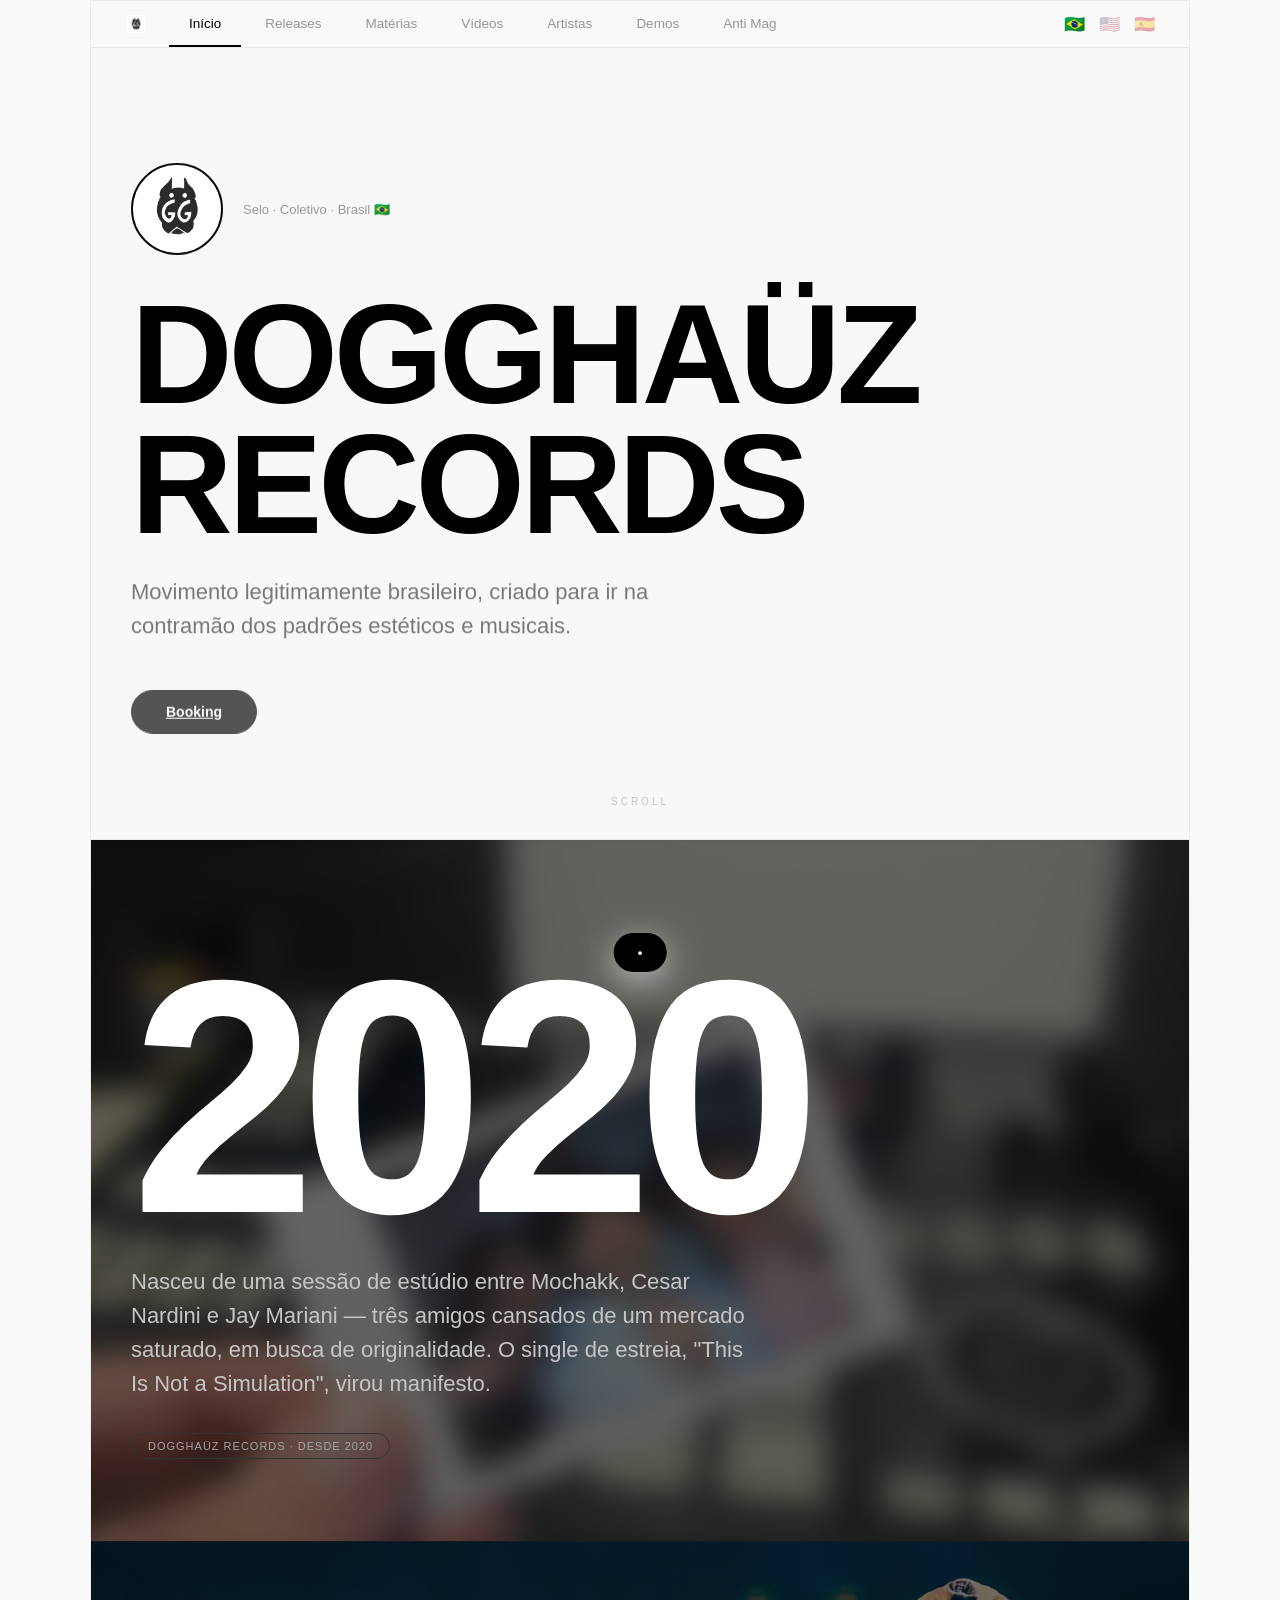
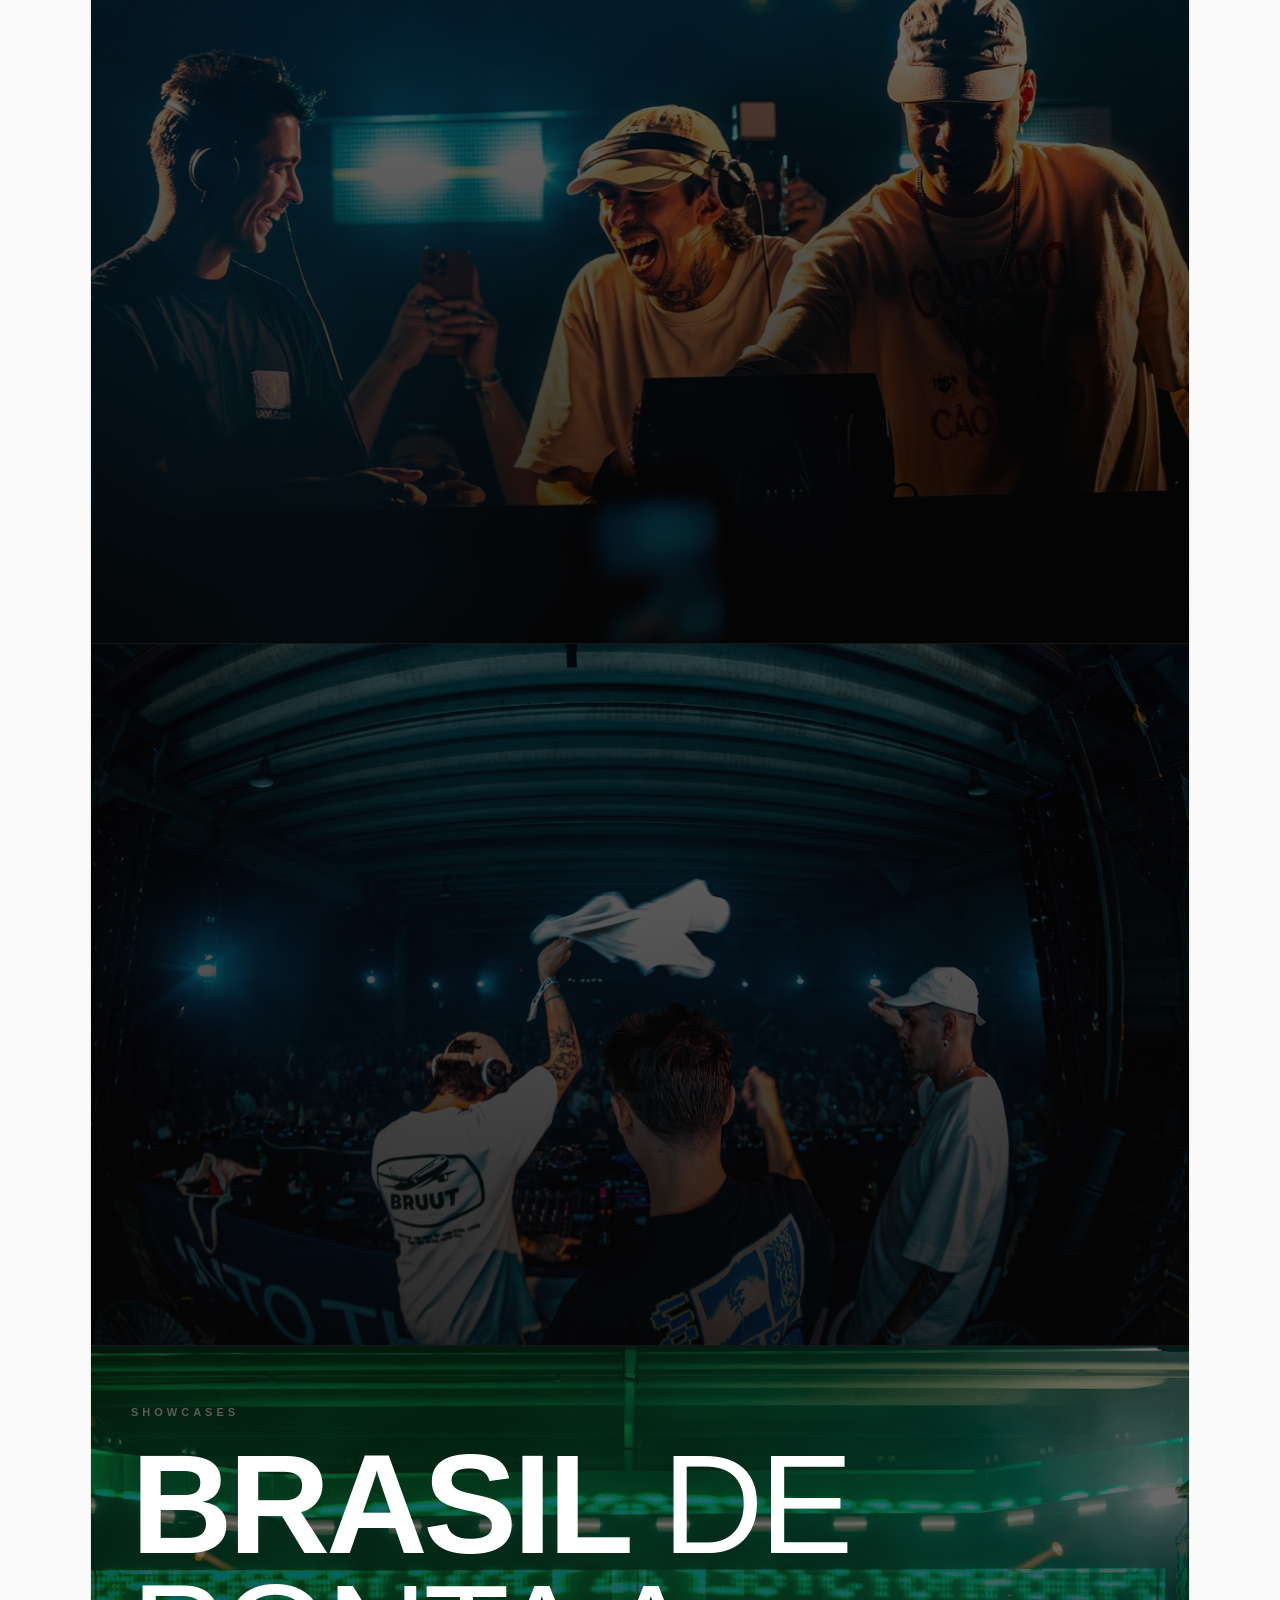
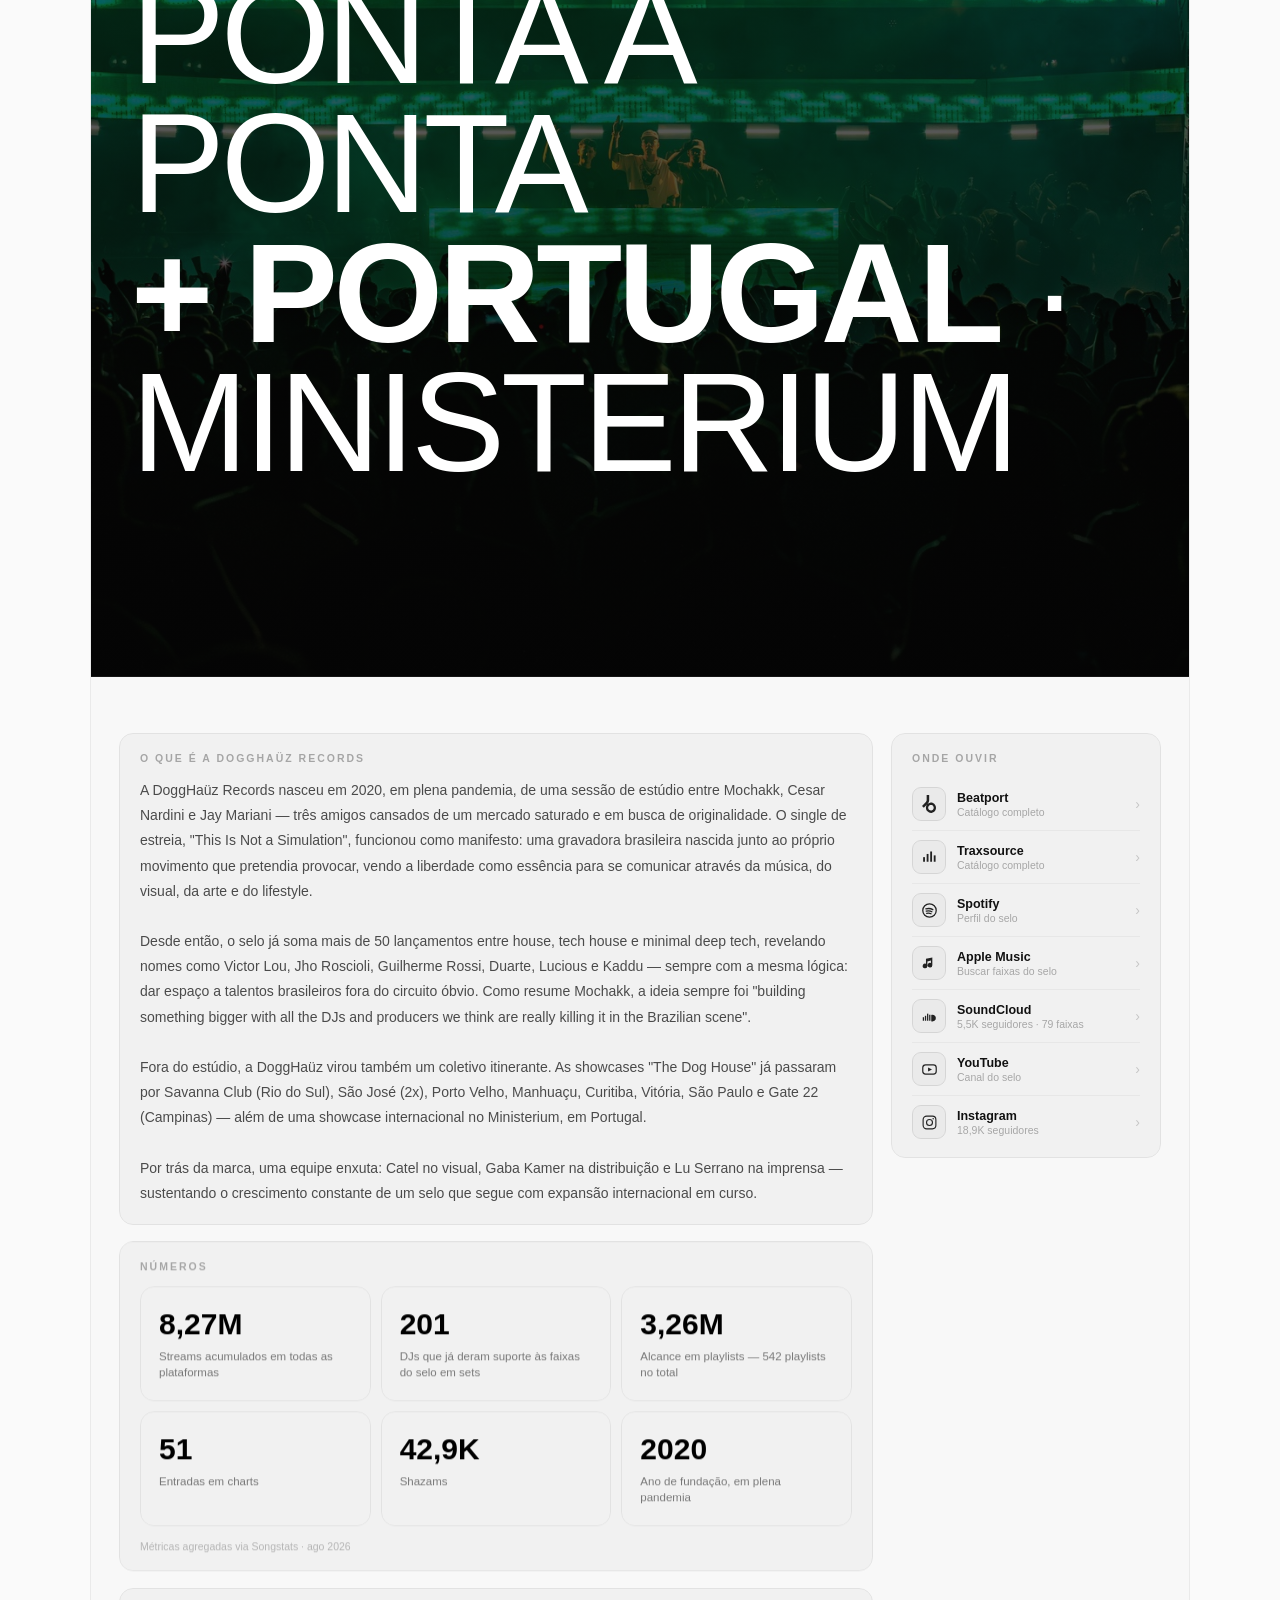
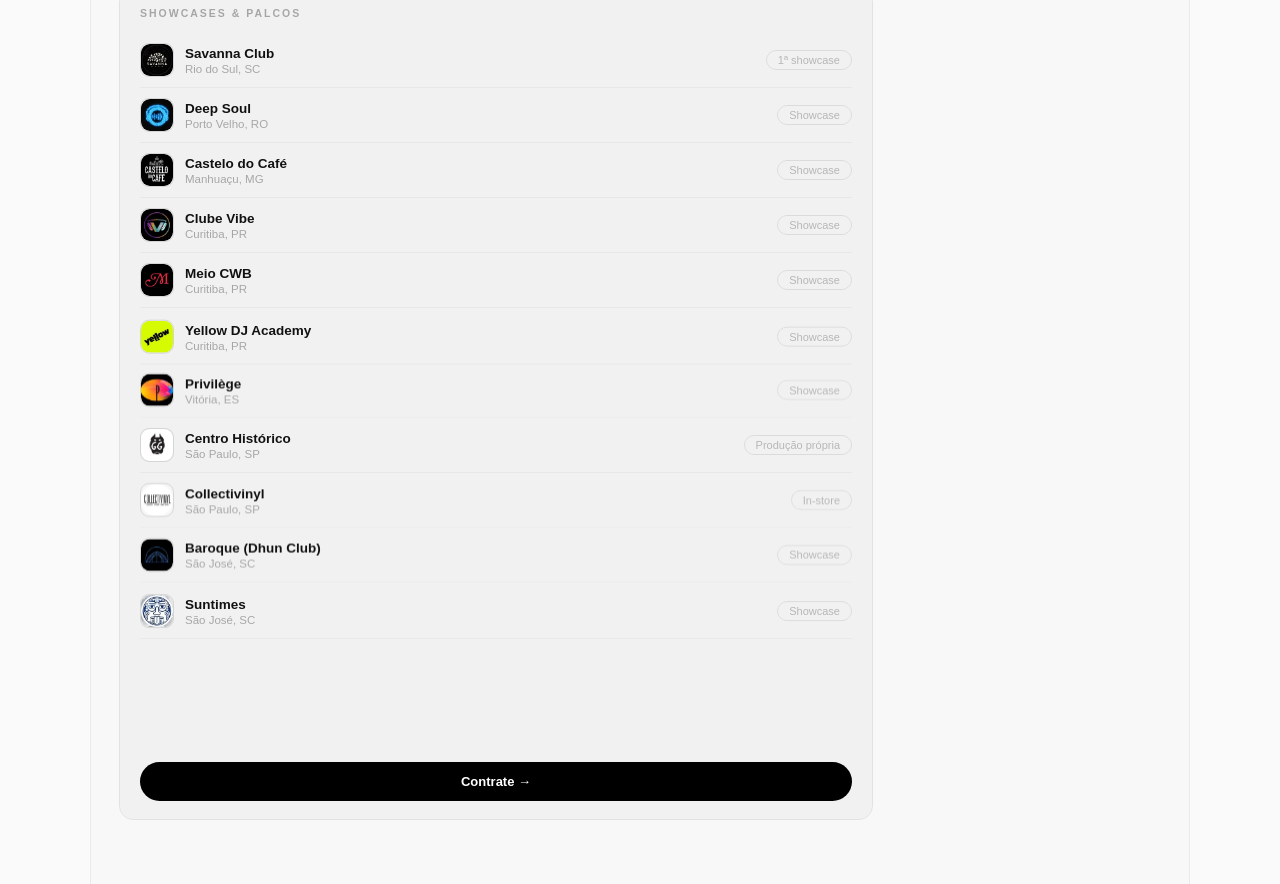
==== commit 8c965eb7: "Add Instagram field to Anti Mag form, more listening platforms, clarify booking terms - materia-suge" ====
--- a/index.html
+++ b/index.html
@@ -17,8 +17,8 @@
 <meta name="twitter:card" content="summary_large_image">
 <meta name="twitter:title" content="DoggHaüz Records">
 <meta name="twitter:description" content="Selo brasileiro fundado em 2020 por Mochakk, Cesar Nardini e Jay Mariani.">
-<link rel="stylesheet" href="/css/style.css?v=16">
-<link rel="stylesheet" href="/css/light-theme.css?v=16">
+<link rel="stylesheet" href="/css/style.css?v=18">
+<link rel="stylesheet" href="/css/light-theme.css?v=18">
 </head>
 <body>
 <!-- Form estático oculto só pra o Netlify detectar no build e criar a
@@ -29,6 +29,7 @@
   <input type="text" name="bot-field">
   <input type="text" name="nome">
   <input type="email" name="email">
+  <input type="text" name="instagram">
   <input type="text" name="titulo">
   <input type="text" name="fotos_link">
   <textarea name="links_auxiliares"></textarea>
@@ -165,8 +166,11 @@
         <div class="card reveal">
           <div class="clabel" data-i18n>Onde ouvir</div>
           <a class="label-row" href="https://www.beatport.com/label/dogghauz-records/87782" target="_blank" rel="noopener"><div class="label-logo"><svg viewBox="0 0 22 28" width="14" height="18" fill="currentColor"><path d="M22 19.8977C21.9962 21.2183 21.6783 22.5181 21.0738 23.6845C20.4691 24.8508 19.596 25.8488 18.5301 26.5919C17.4641 27.3348 16.2374 27.8006 14.9561 27.9487C13.6748 28.0968 12.3777 27.9229 11.1768 27.442C9.97588 26.961 8.90752 26.1876 8.06422 25.1886C7.2209 24.1896 6.6281 22.9952 6.33699 21.7086C6.04592 20.4222 6.06538 19.0824 6.39366 17.8053C6.72198 16.5282 7.34925 15.3523 8.22116 14.3795L2.82452 19.8977L0 17.0049L6.06685 10.8626C6.46673 10.4536 6.78283 9.96689 6.99656 9.43114C7.21034 8.89538 7.31739 8.32122 7.31156 7.74244V0H11.2894V7.71569C11.307 8.8329 11.1009 9.94202 10.684 10.9746C10.2672 12.0073 9.64813 12.9415 8.86527 13.7198L8.68683 13.9025C9.82565 12.8426 11.2401 12.1436 12.7587 11.8899C14.2774 11.6362 15.8353 11.8388 17.2439 12.4732C18.6525 13.1075 19.8515 14.1463 20.6956 15.464C21.5396 16.7817 21.9927 18.3217 22 19.8977ZM18.3964 19.8977C18.405 19.0142 18.1571 18.1481 17.6842 17.4093C17.2112 16.6704 16.5346 16.0921 15.7402 15.7479C14.9457 15.4037 14.0693 15.3091 13.2222 15.4761C12.3751 15.6429 11.5957 16.0639 10.9826 16.6855C10.3695 17.307 9.95069 18.1012 9.77925 18.967C9.60778 19.8328 9.69139 20.7313 10.0194 21.5485C10.3476 22.3655 10.9053 23.0643 11.6219 23.5561C12.3385 24.0478 13.1817 24.3105 14.0443 24.3105C14.6136 24.3158 15.1783 24.2056 15.7058 23.9862C16.2333 23.7669 16.7133 23.4428 17.1179 23.0326C17.5225 22.6223 17.8436 22.1341 18.0632 21.596C18.2826 21.0579 18.3959 20.4808 18.3964 19.8977Z"/></svg></div><div><div class="label-n">Beatport</div><div class="label-r" data-i18n>Catálogo completo</div></div><span class="label-arrow">›</span></a>
+          <a class="label-row" href="https://www.traxsource.com/label/52570/dogghauz-records" target="_blank" rel="noopener"><div class="label-logo"><svg viewBox="0 0 24 24" width="17" height="17" fill="currentColor"><rect x="3" y="11.5" width="2.6" height="6.5"/><rect x="8" y="7" width="2.6" height="11"/><rect x="13" y="3.5" width="2.6" height="14.5"/><rect x="18" y="9" width="2.6" height="9"/></svg></div><div><div class="label-n">Traxsource</div><div class="label-r" data-i18n>Catálogo completo</div></div><span class="label-arrow">›</span></a>
+          <a class="label-row" href="https://open.spotify.com/artist/38jlH8F6waKoTrVSCk1S1s" target="_blank" rel="noopener"><div class="label-logo"><svg viewBox="0 0 24 24" width="17" height="17" fill="none" stroke="currentColor" stroke-width="1.8" stroke-linecap="round"><circle cx="12" cy="12" r="9.5"/><path d="M6.8 9.8c3.6-1 7.2-.7 9.9.9"/><path d="M7.3 13c3-.8 5.9-.6 8.1.8"/><path d="M8 16c2.3-.6 4.5-.4 6.2.6"/></svg></div><div><div class="label-n">Spotify</div><div class="label-r" data-i18n>Perfil do selo</div></div><span class="label-arrow">›</span></a>
+          <a class="label-row" href="https://music.apple.com/search?term=DoggH%C3%A4uz%20Records" target="_blank" rel="noopener"><div class="label-logo"><svg viewBox="0 0 24 24" width="17" height="17" fill="currentColor"><path d="M16 3.5v10.9a3.3 3.3 0 1 1-2-3V7.8l-5 1.2v6.4a3.3 3.3 0 1 1-2-3V5.2l9-1.7z"/></svg></div><div><div class="label-n">Apple Music</div><div class="label-r" data-i18n>Buscar faixas do selo</div></div><span class="label-arrow">›</span></a>
           <a class="label-row" href="https://soundcloud.com/dogghauzrecords" target="_blank" rel="noopener"><div class="label-logo"><svg viewBox="0 0 24 24" width="17" height="17" fill="currentColor"><rect x="2.5" y="13" width="1.8" height="5"/><rect x="5.5" y="11" width="1.8" height="7"/><rect x="8.5" y="8" width="1.8" height="10"/><rect x="11.5" y="9.5" width="1.8" height="8.5"/><path d="M14.5 18v-8.2c.5-.2 1.1-.3 1.7-.3 2.6 0 4.8 2.1 4.8 4.75S18.8 19 16.2 19c-.6 0-1.2-.1-1.7-.4z"/></svg></div><div><div class="label-n">SoundCloud</div><div class="label-r" data-i18n>5,5K seguidores · 79 faixas</div></div><span class="label-arrow">›</span></a>
-          <a class="label-row" href="https://open.spotify.com/artist/38jlH8F6waKoTrVSCk1S1s" target="_blank" rel="noopener"><div class="label-logo"><svg viewBox="0 0 24 24" width="17" height="17" fill="none" stroke="currentColor" stroke-width="1.8" stroke-linecap="round"><circle cx="12" cy="12" r="9.5"/><path d="M6.8 9.8c3.6-1 7.2-.7 9.9.9"/><path d="M7.3 13c3-.8 5.9-.6 8.1.8"/><path d="M8 16c2.3-.6 4.5-.4 6.2.6"/></svg></div><div><div class="label-n">Spotify</div><div class="label-r" data-i18n>Perfil do selo</div></div><span class="label-arrow">›</span></a>
+          <a class="label-row" href="https://www.youtube.com/channel/UCdRnoDBsxY8TyIemp-KxNdA" target="_blank" rel="noopener"><div class="label-logo"><svg viewBox="0 0 24 24" width="17" height="17" fill="none" stroke="currentColor" stroke-width="1.7"><rect x="2.5" y="5.5" width="19" height="13" rx="4"/><polygon points="10,9.3 15.5,12 10,14.7" fill="currentColor" stroke="none"/></svg></div><div><div class="label-n">YouTube</div><div class="label-r" data-i18n>Canal do selo</div></div><span class="label-arrow">›</span></a>
           <a class="label-row" href="https://www.instagram.com/dogghauz.records/" target="_blank" rel="noopener"><div class="label-logo"><svg viewBox="0 0 24 24" width="17" height="17" fill="none" stroke="currentColor" stroke-width="1.6"><rect x="3" y="3" width="18" height="18" rx="5"/><circle cx="12" cy="12" r="4.2"/><circle cx="17.2" cy="6.8" r="1.1" fill="currentColor" stroke="none"/></svg></div><div><div class="label-n">Instagram</div><div class="label-r" data-i18n>18,9K seguidores</div></div><span class="label-arrow">›</span></a>        </div>
       </div>
     </div>
@@ -269,13 +273,13 @@
   <div class="toast" id="toast">•</div>
 </div>
 
-<script src="/js/icons.js?v=16"></script>
-<script src="/js/i18n.js?v=16"></script>
-<script src="/js/main.js?v=16"></script>
-<script src="/js/materias-data.js?v=16"></script>
-<script src="/js/blog-data.js?v=16"></script>
-<script src="/js/videos-data.js?v=16"></script>
-<script src="/js/releases-data.js?v=16"></script>
-<script src="/js/roster-data.js?v=16"></script>
+<script src="/js/icons.js?v=18"></script>
+<script src="/js/i18n.js?v=18"></script>
+<script src="/js/main.js?v=18"></script>
+<script src="/js/materias-data.js?v=18"></script>
+<script src="/js/blog-data.js?v=18"></script>
+<script src="/js/videos-data.js?v=18"></script>
+<script src="/js/releases-data.js?v=18"></script>
+<script src="/js/roster-data.js?v=18"></script>
 </body>
 </html>
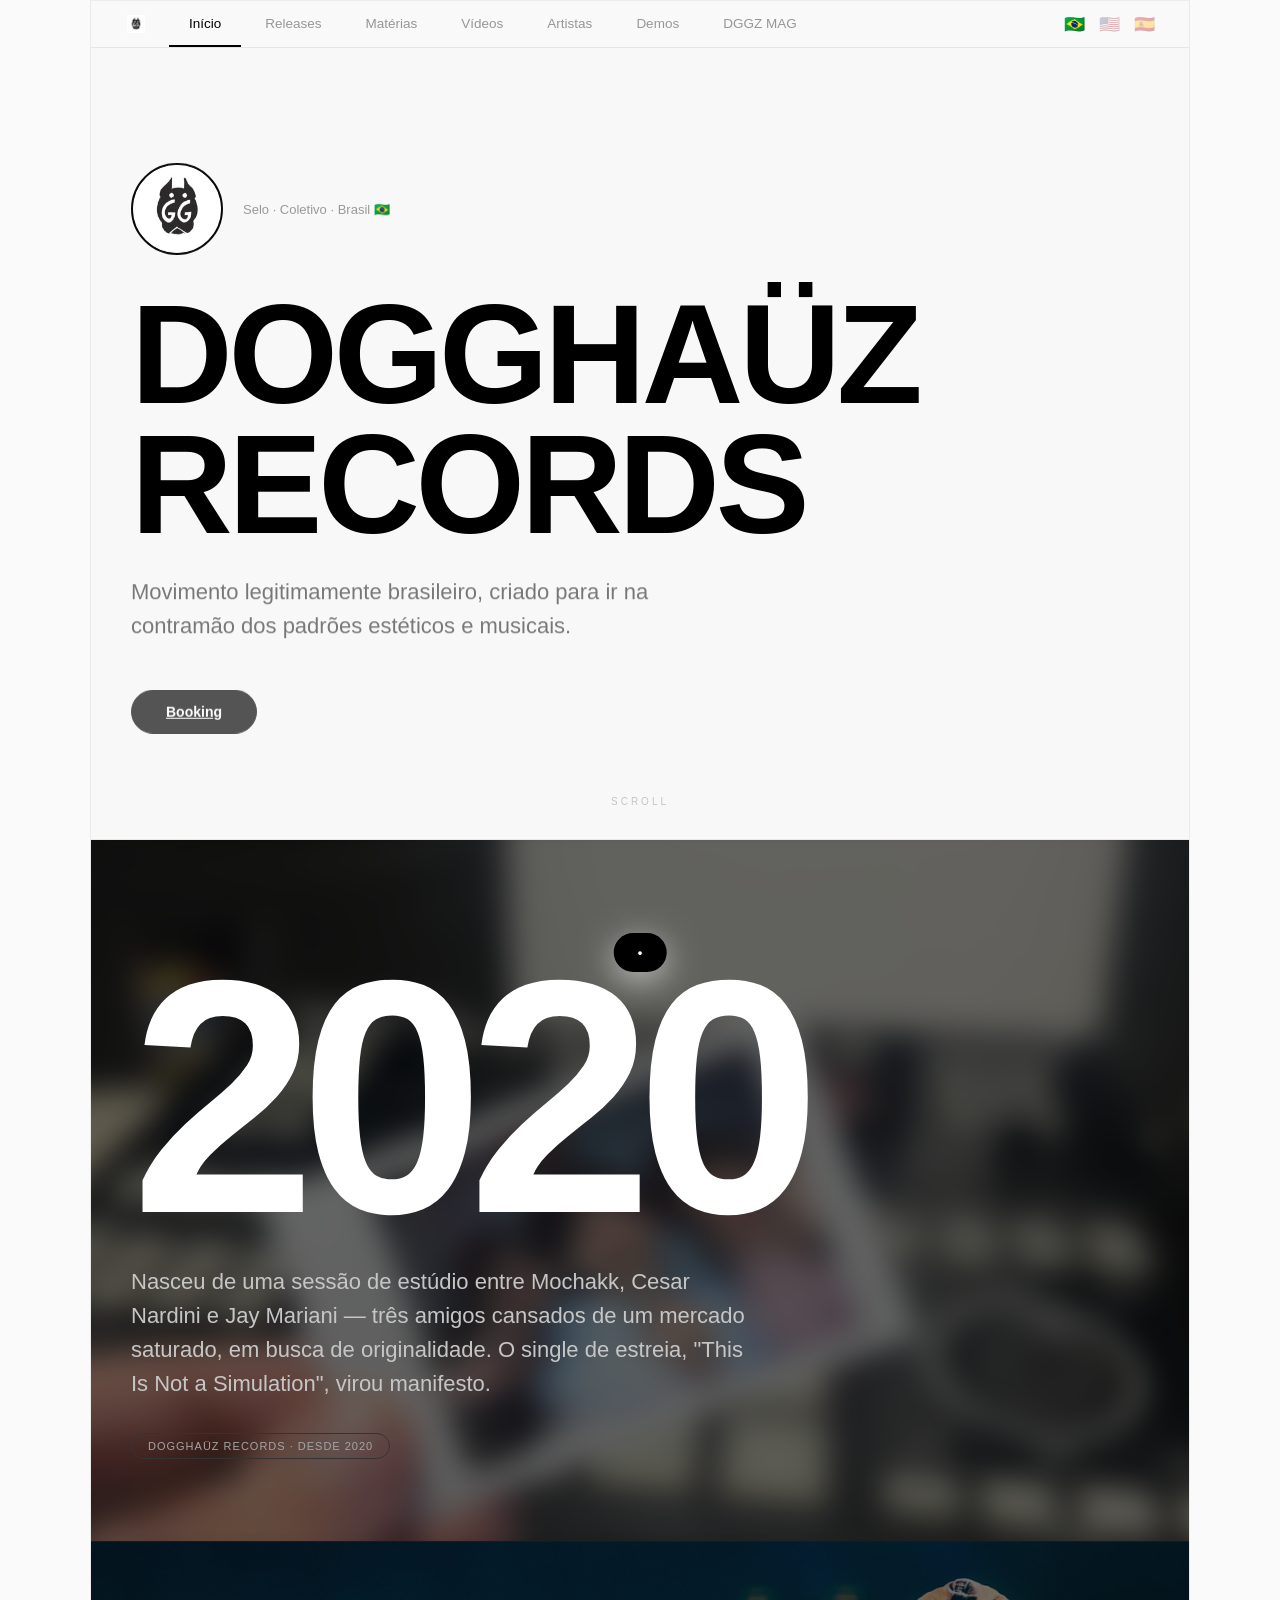
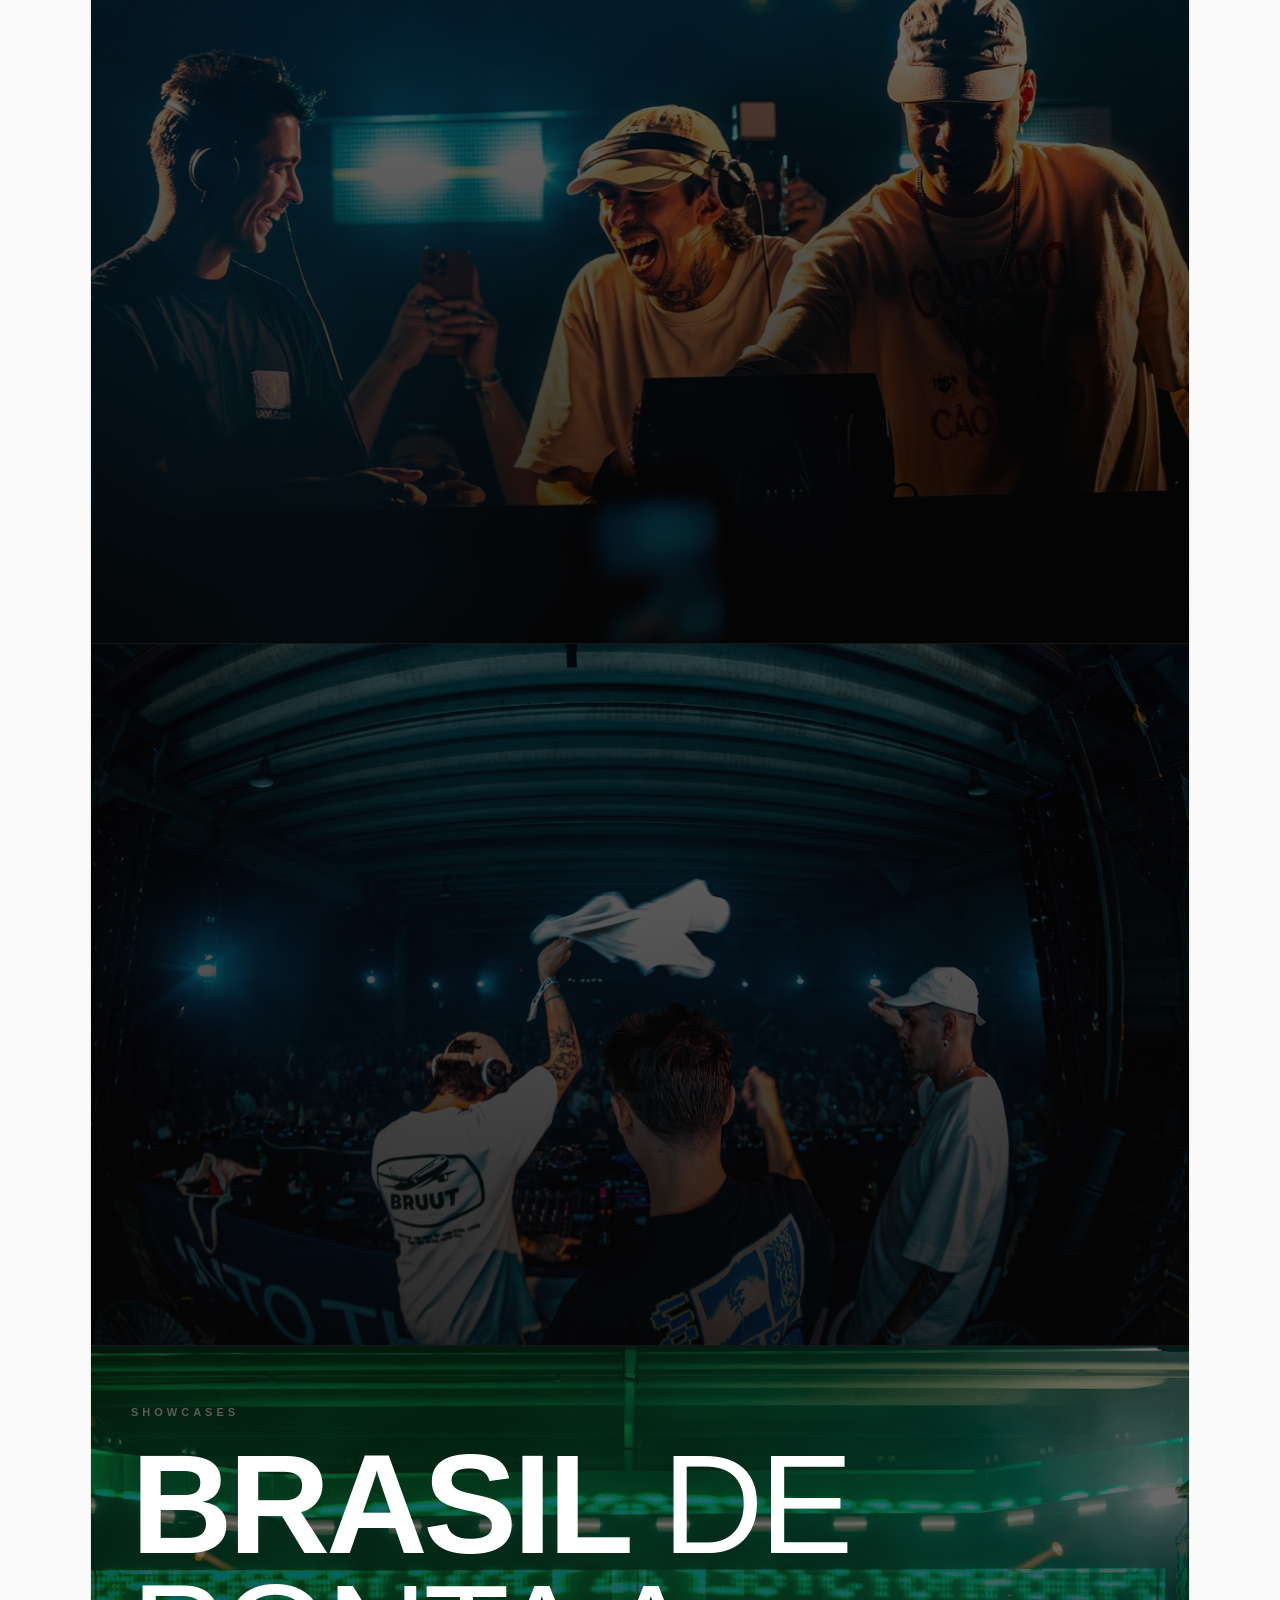
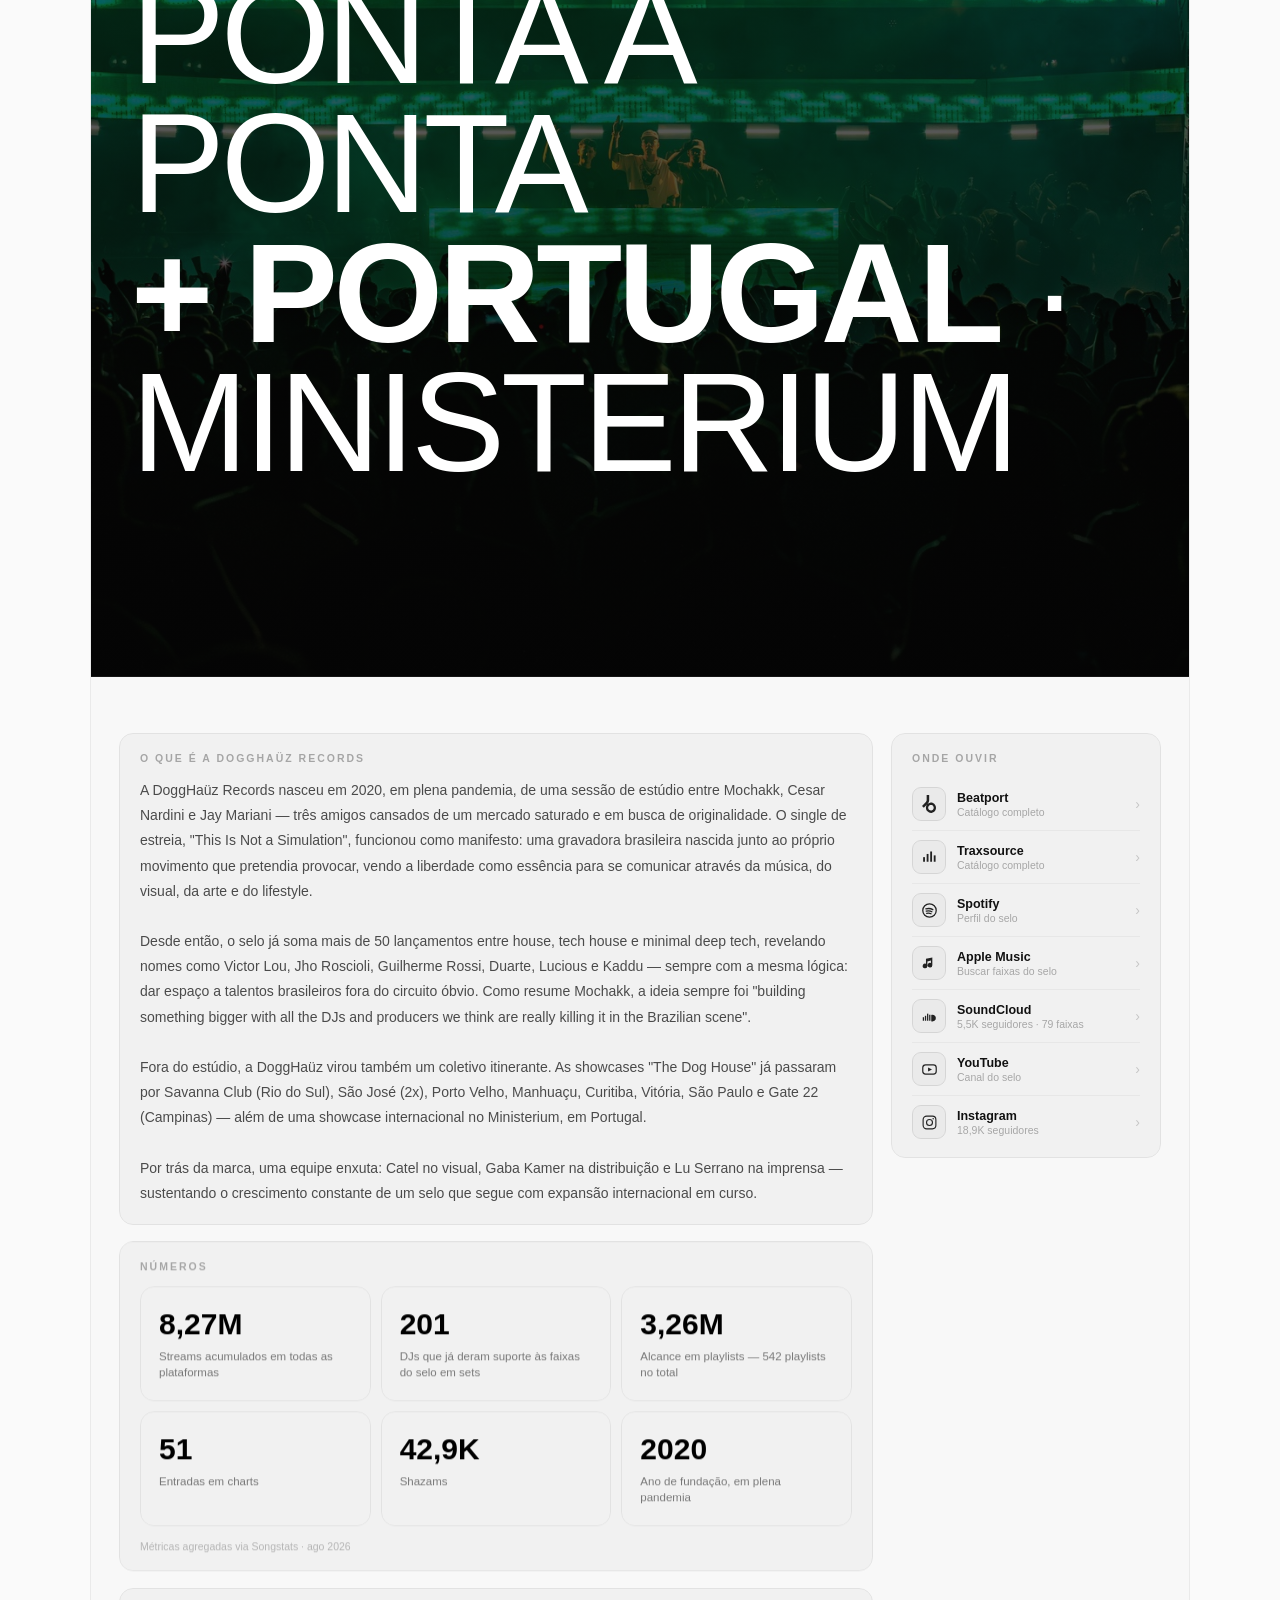
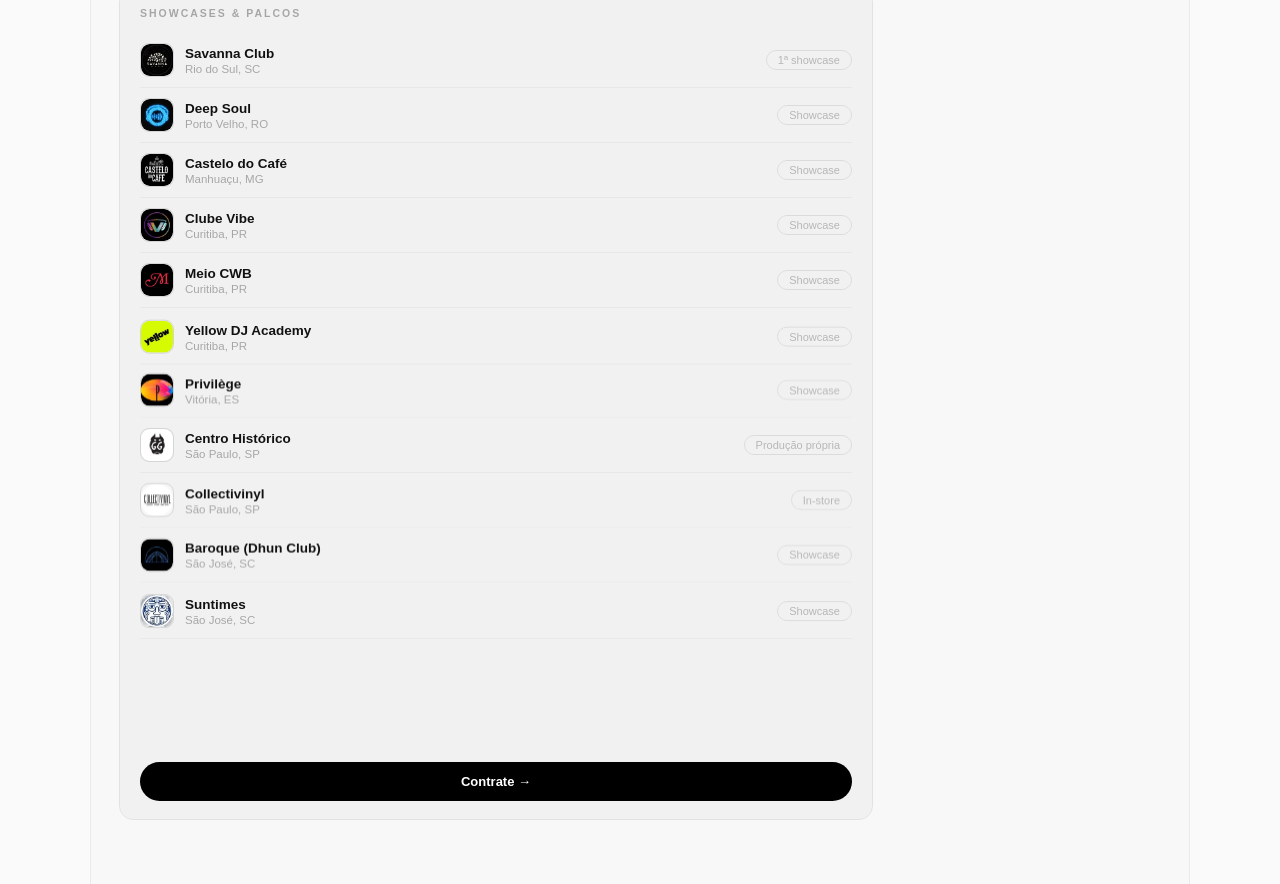
==== commit 4060052f: "Corrige preview de áudio em Releases e renomeia Anti Mag para DGGZ MAG O CSP em meta tag do index.ht" ====
--- a/index.html
+++ b/index.html
@@ -3,7 +3,7 @@
 <head>
 <meta charset="UTF-8">
 <meta name="viewport" content="width=device-width, initial-scale=1.0">
-<meta http-equiv="Content-Security-Policy" content="default-src 'self'; script-src 'self' 'unsafe-inline'; style-src 'self' 'unsafe-inline'; img-src 'self' data: https://i.ytimg.com; frame-src https://www.youtube.com; connect-src 'self'; font-src 'self'; object-src 'none'; base-uri 'self'; form-action 'self'; frame-ancestors 'self'">
+<meta http-equiv="Content-Security-Policy" content="default-src 'self'; script-src 'self' 'unsafe-inline'; style-src 'self' 'unsafe-inline'; img-src 'self' data: https://i.ytimg.com; frame-src https://www.youtube.com https://w.soundcloud.com https://open.spotify.com; connect-src 'self'; font-src 'self'; object-src 'none'; base-uri 'self'; form-action 'self'; frame-ancestors 'self'">
 <meta name="referrer" content="strict-origin-when-cross-origin">
 <link rel="icon" type="image/png" sizes="32x32" href="/assets/dogghauz/icons/favicon-32.png">
 <link rel="icon" type="image/png" sizes="64x64" href="/assets/dogghauz/icons/favicon-64.png">
@@ -17,8 +17,8 @@
 <meta name="twitter:card" content="summary_large_image">
 <meta name="twitter:title" content="DoggHaüz Records">
 <meta name="twitter:description" content="Selo brasileiro fundado em 2020 por Mochakk, Cesar Nardini e Jay Mariani.">
-<link rel="stylesheet" href="/css/style.css?v=18">
-<link rel="stylesheet" href="/css/light-theme.css?v=18">
+<link rel="stylesheet" href="/css/style.css?v=21">
+<link rel="stylesheet" href="/css/light-theme.css?v=21">
 </head>
 <body>
 <!-- Form estático oculto só pra o Netlify detectar no build e criar a
@@ -47,7 +47,7 @@
         <div class="tab" data-tab="videos" data-i18n>Vídeos</div>
         <div class="tab" data-tab="artistas" data-i18n>Artistas</div>
         <div class="tab" data-tab="demos">Demos</div>
-        <div class="tab" data-tab="blog">Anti Mag</div>
+        <div class="tab" data-tab="blog">DGGZ MAG</div>
       </div>
       <div class="tabs-edge tabs-edge-l" aria-hidden="true"><svg viewBox="0 0 24 24" width="14" height="14" fill="none" stroke="currentColor" stroke-width="2.2" stroke-linecap="round" stroke-linejoin="round"><polyline points="15 5 8 12 15 19"/></svg></div>
       <div class="tabs-edge tabs-edge-r" aria-hidden="true"><svg viewBox="0 0 24 24" width="14" height="14" fill="none" stroke="currentColor" stroke-width="2.2" stroke-linecap="round" stroke-linejoin="round"><polyline points="9 5 16 12 9 19"/></svg></div>
@@ -197,15 +197,15 @@
     </div>
   </div>
 
-  <!-- ═══════════ TAB ANTI MAG (blog) ═══════════ -->
+  <!-- ═══════════ TAB DGGZ MAG (blog) ═══════════ -->
   <div id="tab-blog" class="hidden">
     <div class="store-hero">
-      <h1>ANTI MAG</h1>
+      <h1>DGGZ MAG</h1>
       <p data-i18n>A revista da DoggHaüz Records — bastidores, lançamentos e a cena por dentro.</p>
     </div>
     <div class="body" style="display:block">
       <div id="blog-grid"></div>
-      <div class="store-section-head"><div class="store-section-title" data-i18n>Escreva pro Anti Mag</div></div>
+      <div class="store-section-head"><div class="store-section-title" data-i18n>Escreva pro DGGZ MAG</div></div>
       <div class="card" style="max-width:640px;margin:0 auto">
         <div class="bio" style="margin-bottom:16px" data-i18n>Escreveu uma matéria e quer publicar aqui? Manda o texto completo — passa pela nossa curadoria antes de ir pro ar, mas é a matéria de verdade que a gente recebe, pronta pra revisão.</div>
         <div id="materia-form-root"></div>
@@ -273,13 +273,13 @@
   <div class="toast" id="toast">•</div>
 </div>
 
-<script src="/js/icons.js?v=18"></script>
-<script src="/js/i18n.js?v=18"></script>
-<script src="/js/main.js?v=18"></script>
-<script src="/js/materias-data.js?v=18"></script>
-<script src="/js/blog-data.js?v=18"></script>
-<script src="/js/videos-data.js?v=18"></script>
-<script src="/js/releases-data.js?v=18"></script>
-<script src="/js/roster-data.js?v=18"></script>
+<script src="/js/icons.js?v=21"></script>
+<script src="/js/i18n.js?v=21"></script>
+<script src="/js/main.js?v=21"></script>
+<script src="/js/materias-data.js?v=21"></script>
+<script src="/js/blog-data.js?v=21"></script>
+<script src="/js/videos-data.js?v=21"></script>
+<script src="/js/releases-data.js?v=21"></script>
+<script src="/js/roster-data.js?v=21"></script>
 </body>
 </html>
--- a/css/light-theme.css
+++ b/css/light-theme.css
@@ -24,7 +24,37 @@
 /* seletor de idioma — bandeiras na barra de abas; cada botão é
    emoji puro (sem img/svg), então também precisa cancelar o
    invert geral, igual foi feito pra bandeira do Brasil no hero */
-#lang-switch { display: flex; align-items: center; gap: 2px; flex-shrink: 0; padding-left: 6px; }
+#lang-switch { position: relative; display: flex; align-items: center; gap: 2px; flex-shrink: 0; padding-left: 6px; }
 .lang-btn { background: none; border: none; cursor: pointer; font-size: 17px; line-height: 1; padding: 6px; border-radius: 8px; opacity: .35; filter: invert(1); transition: opacity .15s; }
 .lang-btn:hover { opacity: .7; }
 .lang-btn.on { opacity: 1; }
+.lang-toggle { display: none; }
+.lang-options { display: flex; align-items: center; gap: 2px; }
+
+/* no mobile as 3 bandeiras sempre abertas espremiam as abas de
+   navegação lá em cima — troca pra um botão só com a bandeira do
+   idioma atual, que abre as outras duas num popover ao tocar */
+@media (max-width: 640px) {
+  #lang-switch { padding-left: 2px; }
+  .lang-toggle { display: block; opacity: .55; }
+  .lang-toggle:active { opacity: 1; }
+  .lang-options {
+    display: none;
+    position: absolute;
+    top: 100%;
+    right: 0;
+    margin-top: 6px;
+    padding: 4px;
+    background: #0a0a0a;
+    border: 1px solid #262626;
+    border-radius: 12px;
+    box-shadow: 0 8px 24px rgba(0, 0, 0, .4);
+    /* já escrita em cor real (não filtrada) pra não duplicar o
+       invert do html — os .lang-btn de dentro continuam com o
+       filter:invert(1) próprio deles, igual no desktop */
+    filter: invert(1);
+    z-index: 50;
+  }
+  #lang-switch.open .lang-options { display: flex; }
+  .lang-options .lang-btn { filter: none; }
+}
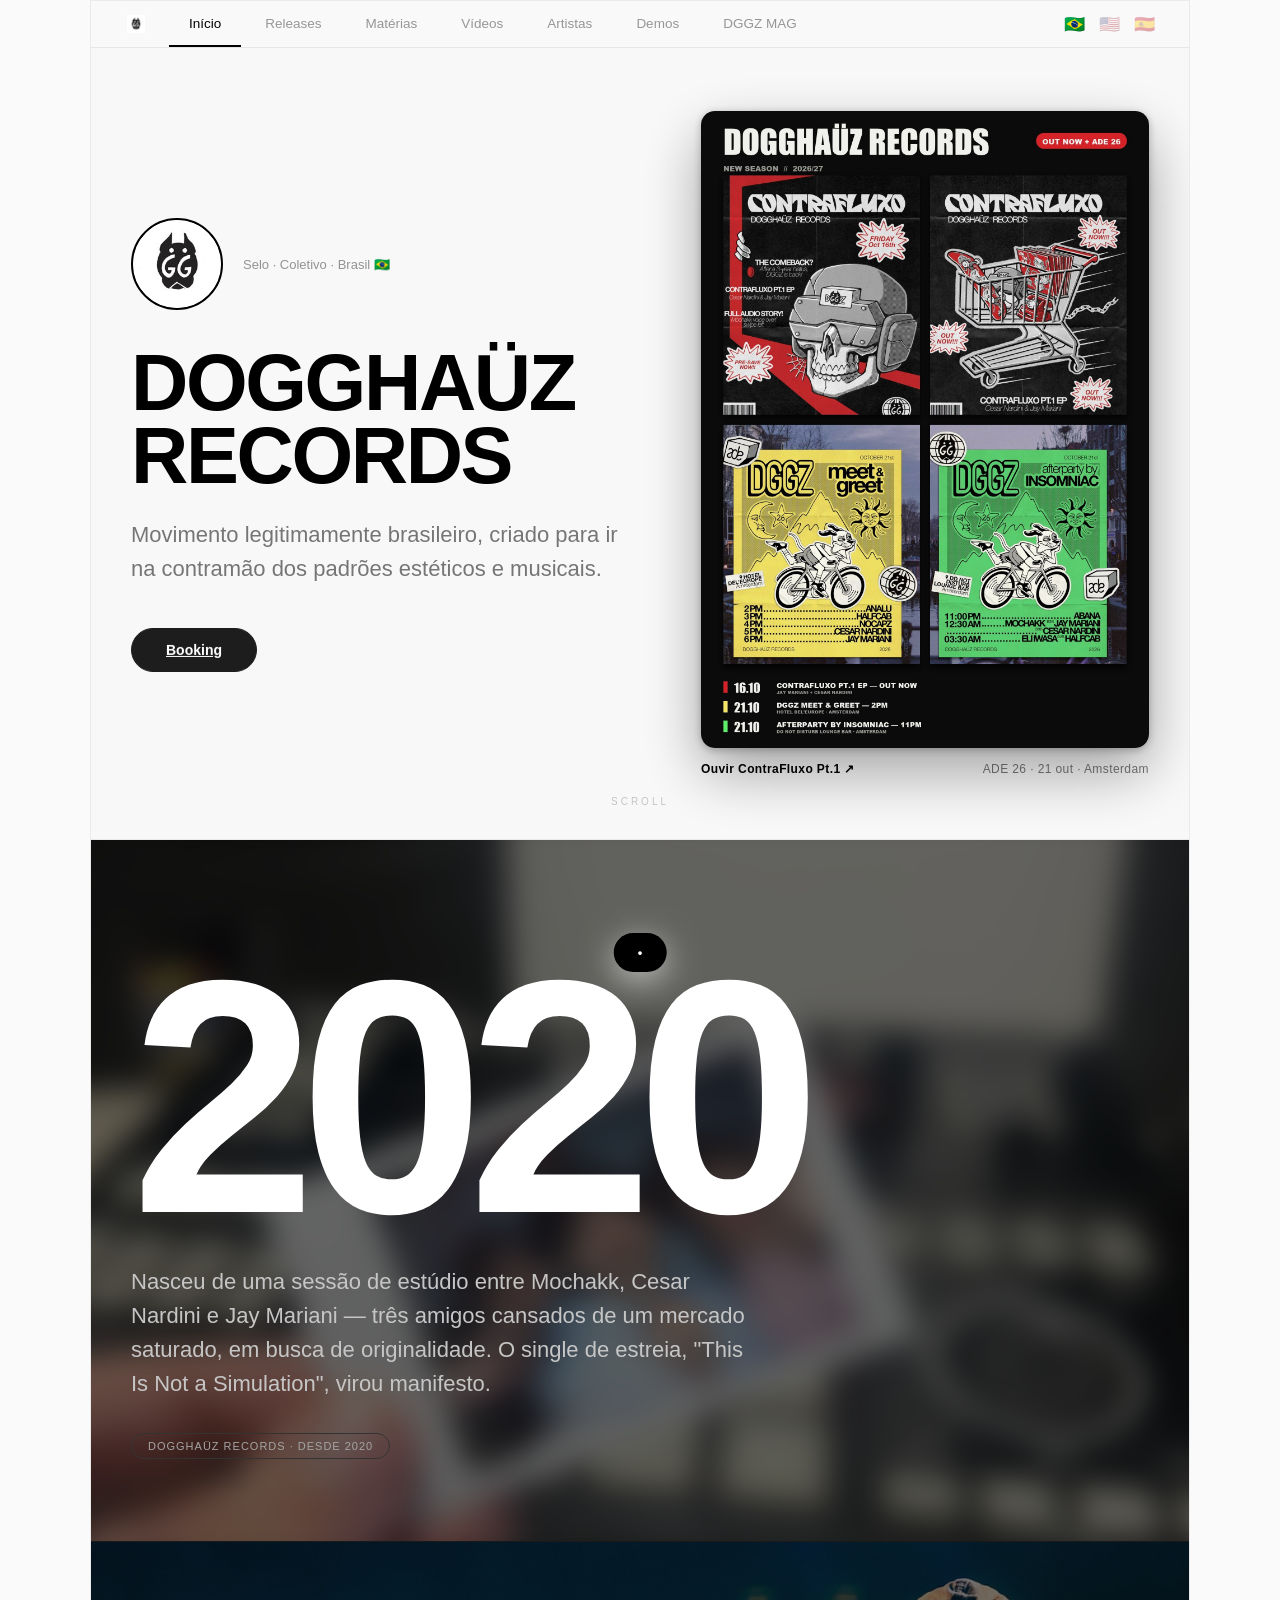
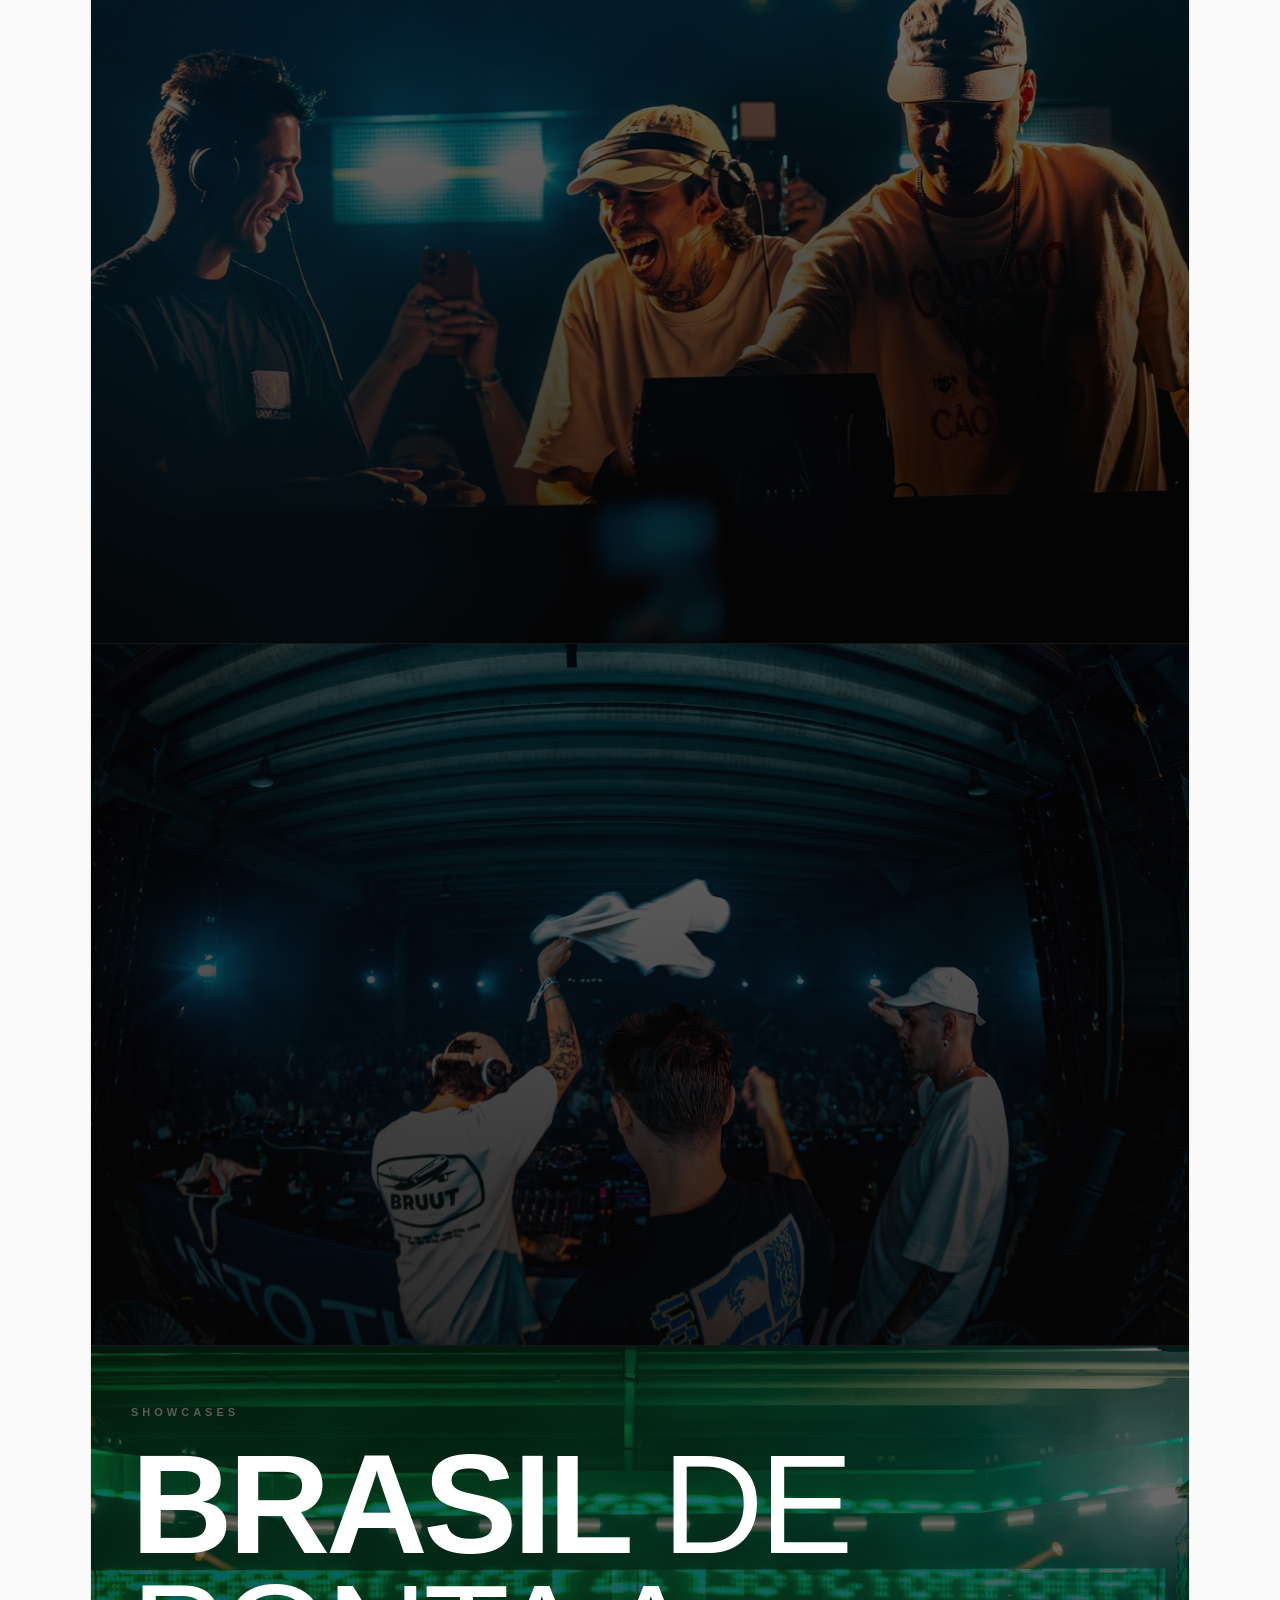
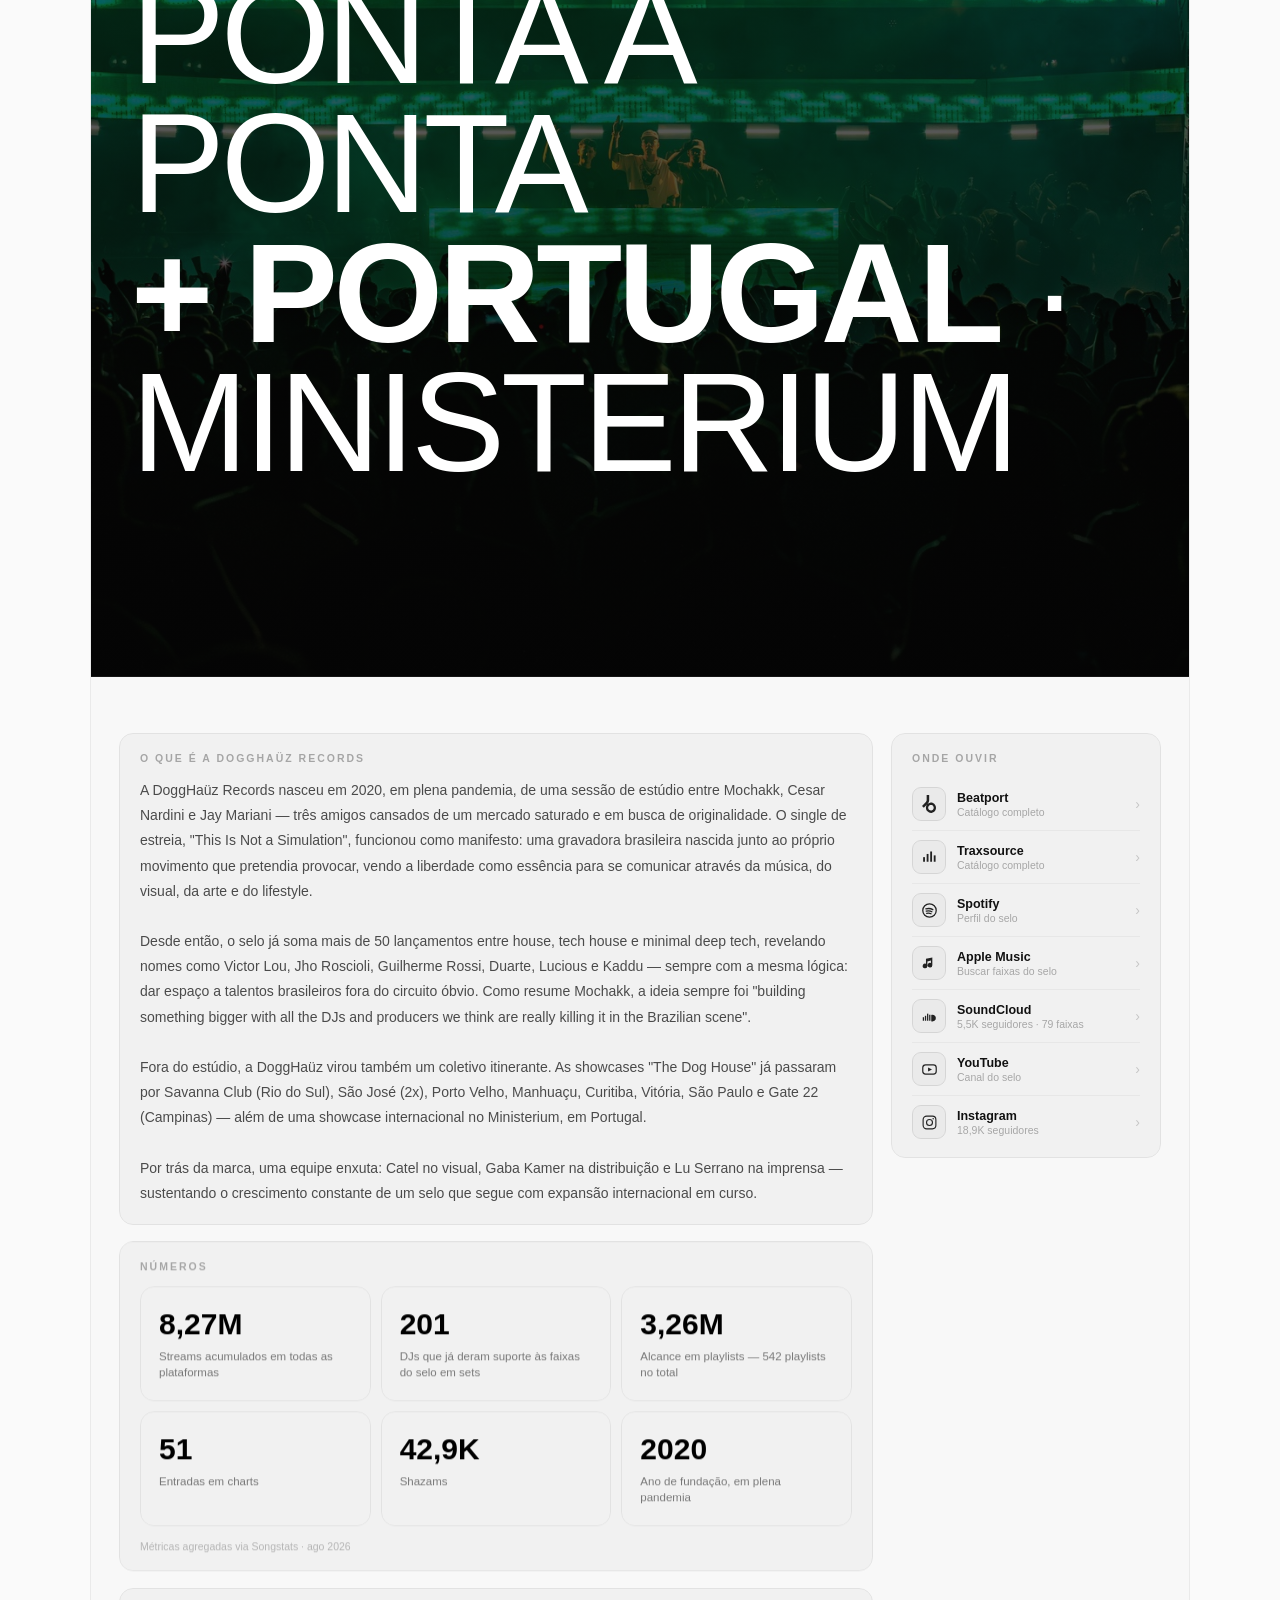
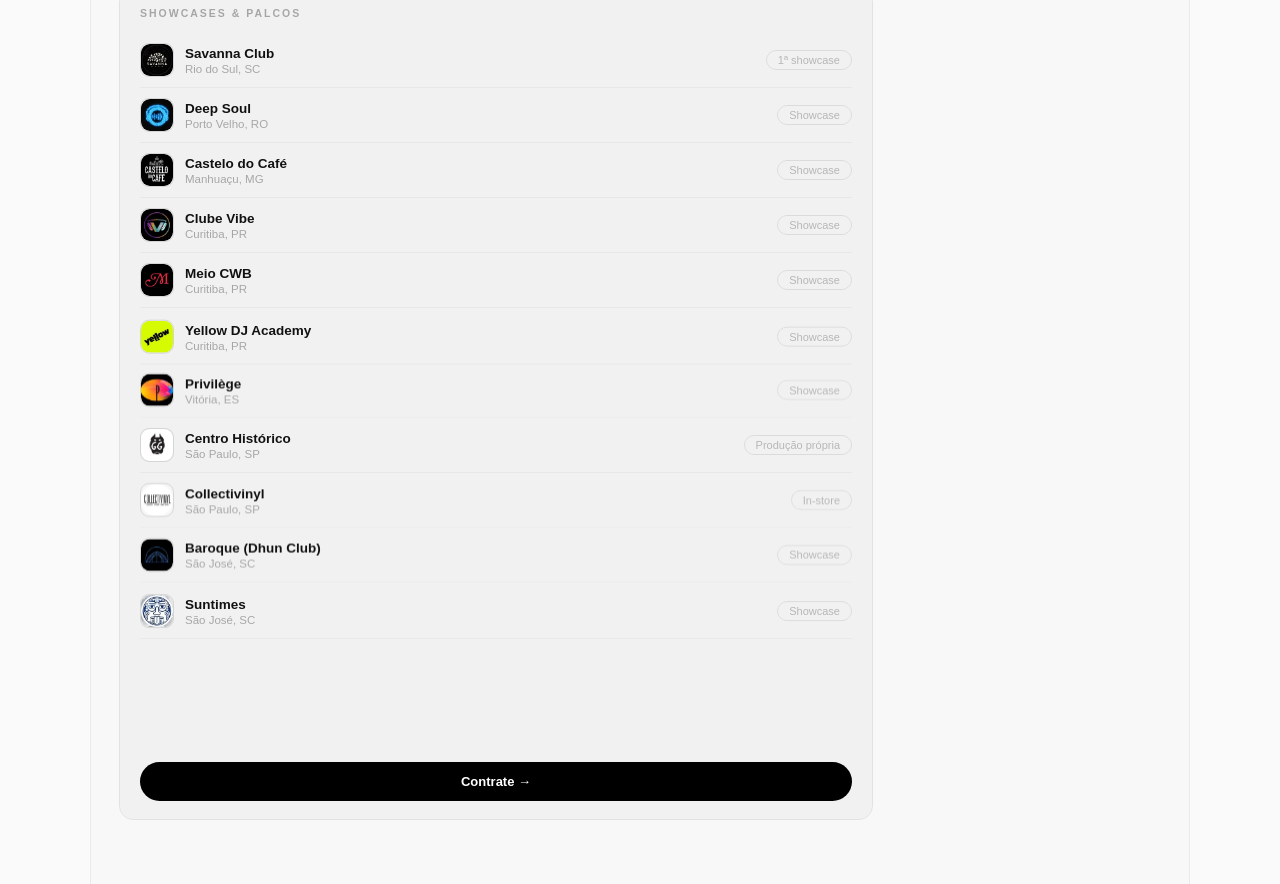
==== commit 3ab92e07: "Pôster ContraFluxo + ADE no hero, novo release e primeira matéria do DGGZ MAG - Hero da Início agora" ====
--- a/index.html
+++ b/index.html
@@ -17,8 +17,8 @@
 <meta name="twitter:card" content="summary_large_image">
 <meta name="twitter:title" content="DoggHaüz Records">
 <meta name="twitter:description" content="Selo brasileiro fundado em 2020 por Mochakk, Cesar Nardini e Jay Mariani.">
-<link rel="stylesheet" href="/css/style.css?v=21">
-<link rel="stylesheet" href="/css/light-theme.css?v=21">
+<link rel="stylesheet" href="/css/style.css?v=23">
+<link rel="stylesheet" href="/css/light-theme.css?v=23">
 </head>
 <body>
 <!-- Form estático oculto só pra o Netlify detectar no build e criar a
@@ -58,17 +58,26 @@
   <!-- ═══════════ TAB INÍCIO ═══════════ -->
   <div id="tab-pro">
 
-    <section class="banner hero-b">
-      <div class="hero-id reveal">
-        <div class="ava-big"><img src="/assets/dogghauz/photos/logo-instagram.jpg" alt="DoggHaüz Records"></div>
-        <div>
-          <div style="font-size:13px;color:#6e6e6e"><span data-i18n>Selo · Coletivo · Brasil</span> <span style="filter:invert(1);display:inline-block">🇧🇷</span></div>
-        </div>
-      </div>
-      <h1 class="giant reveal plx" data-s="0.12">DoggHaüz<br>Records</h1>
-      <p class="big-sub reveal" data-i18n>Movimento legitimamente brasileiro, criado para ir na contramão dos padrões estéticos e musicais.</p>
-      <div class="hero-cta reveal">
-        <a class="btn-w" href="/booking/" data-i18n>Booking</a>
+    <section class="banner hero-b hero-split">
+      <figure class="hero-poster reveal">
+        <img src="/assets/dogghauz/photos/poster-ade-2026.jpg" width="1600" height="2274" alt="DoggHaüz Records — ContraFluxo Pt.1 EP lançado em 16 de outubro e programação do DGGZ no Amsterdam Dance Event, 21 de outubro de 2026: Meet &amp; Greet no Hotel Del'Europe e afterparty by Insomniac no Do Not Disturb Lounge Bar" fetchpriority="high">
+        <figcaption class="hero-poster-links">
+          <a href="https://open.spotify.com/album/3U2kGeIvbrwIllVFfC4fJh" target="_blank" rel="noopener" data-i18n>Ouvir ContraFluxo Pt.1 ↗</a>
+          <span data-i18n>ADE 26 · 21 out · Amsterdam</span>
+        </figcaption>
+      </figure>
+      <div class="hero-copy">
+        <div class="hero-id reveal">
+          <div class="ava-big"><img src="/assets/dogghauz/photos/logo-instagram.jpg" alt="DoggHaüz Records"></div>
+          <div>
+            <div style="font-size:13px;color:#6e6e6e"><span data-i18n>Selo · Coletivo · Brasil</span> <span style="filter:invert(1);display:inline-block">🇧🇷</span></div>
+          </div>
+        </div>
+        <h1 class="giant reveal plx" data-s="0.12">DoggHaüz<br>Records</h1>
+        <p class="big-sub reveal" data-i18n>Movimento legitimamente brasileiro, criado para ir na contramão dos padrões estéticos e musicais.</p>
+        <div class="hero-cta reveal">
+          <a class="btn-w" href="/booking/" data-i18n>Booking</a>
+        </div>
       </div>
       <div class="scroll-hint">SCROLL</div>
     </section>
@@ -180,7 +189,7 @@
   <div id="tab-releases" class="hidden">
     <div class="store-hero">
       <h1 data-i18n>RELEASES</h1>
-      <p data-i18n>Discografia completa — 52 lançamentos no catálogo Beatport.</p>
+      <p data-i18n>Discografia completa — 53 lançamentos no catálogo Beatport.</p>
     </div>
     <div class="body" style="display:block">
       <div id="rel-grid"></div>
@@ -273,13 +282,13 @@
   <div class="toast" id="toast">•</div>
 </div>
 
-<script src="/js/icons.js?v=21"></script>
-<script src="/js/i18n.js?v=21"></script>
-<script src="/js/main.js?v=21"></script>
-<script src="/js/materias-data.js?v=21"></script>
-<script src="/js/blog-data.js?v=21"></script>
-<script src="/js/videos-data.js?v=21"></script>
-<script src="/js/releases-data.js?v=21"></script>
-<script src="/js/roster-data.js?v=21"></script>
+<script src="/js/icons.js?v=23"></script>
+<script src="/js/i18n.js?v=23"></script>
+<script src="/js/main.js?v=23"></script>
+<script src="/js/materias-data.js?v=23"></script>
+<script src="/js/blog-data.js?v=23"></script>
+<script src="/js/videos-data.js?v=23"></script>
+<script src="/js/releases-data.js?v=23"></script>
+<script src="/js/roster-data.js?v=23"></script>
 </body>
 </html>
--- a/css/light-theme.css
+++ b/css/light-theme.css
@@ -58,3 +58,26 @@
   #lang-switch.open .lang-options { display: flex; }
   .lang-options .lang-btn { filter: none; }
 }
+
+/* hero com pôster — o pôster (ContraFluxo + ADE) é a primeira imagem
+   do site. Desktop: texto à esquerda, pôster à direita. Mobile: pôster
+   primeiro, texto embaixo. As cores aqui são as de "antes" do invert
+   global (branco = texto preto na tela), igual ao resto do style.css. */
+.hero-split { flex-direction: column; align-items: stretch; gap: 36px; }
+.hero-poster { margin: 0; width: 100%; max-width: 560px; align-self: center; }
+.hero-poster img {
+  display: block; width: 100%; height: auto; border-radius: 14px;
+  box-shadow: 0 24px 60px rgba(0, 0, 0, .35), 0 2px 8px rgba(0, 0, 0, .25);
+  transition: transform .5s cubic-bezier(.2, .8, .2, 1);
+}
+@media (hover: hover) { .hero-poster:hover img { transform: translateY(-4px) scale(1.012); } }
+.hero-poster-links { display: flex; justify-content: space-between; gap: 12px; flex-wrap: wrap; margin-top: 14px; font-size: 12px; letter-spacing: .4px; color: #8a8a8a; }
+.hero-poster-links a { color: #fff; text-decoration: none; font-weight: 600; }
+.hero-poster-links a:hover { text-decoration: underline; }
+@media (min-width: 900px) {
+  .hero-split { flex-direction: row; align-items: center; gap: 56px; }
+  .hero-split .hero-copy { flex: 1 1 0; min-width: 0; order: 1; }
+  .hero-split .hero-poster { flex: 0 0 min(44%, 540px); max-width: none; order: 2; }
+  .hero-split .giant { font-size: clamp(44px, 6.2vw, 96px); }
+}
+@media (prefers-reduced-motion: reduce) { .hero-poster img { transition: none; } }
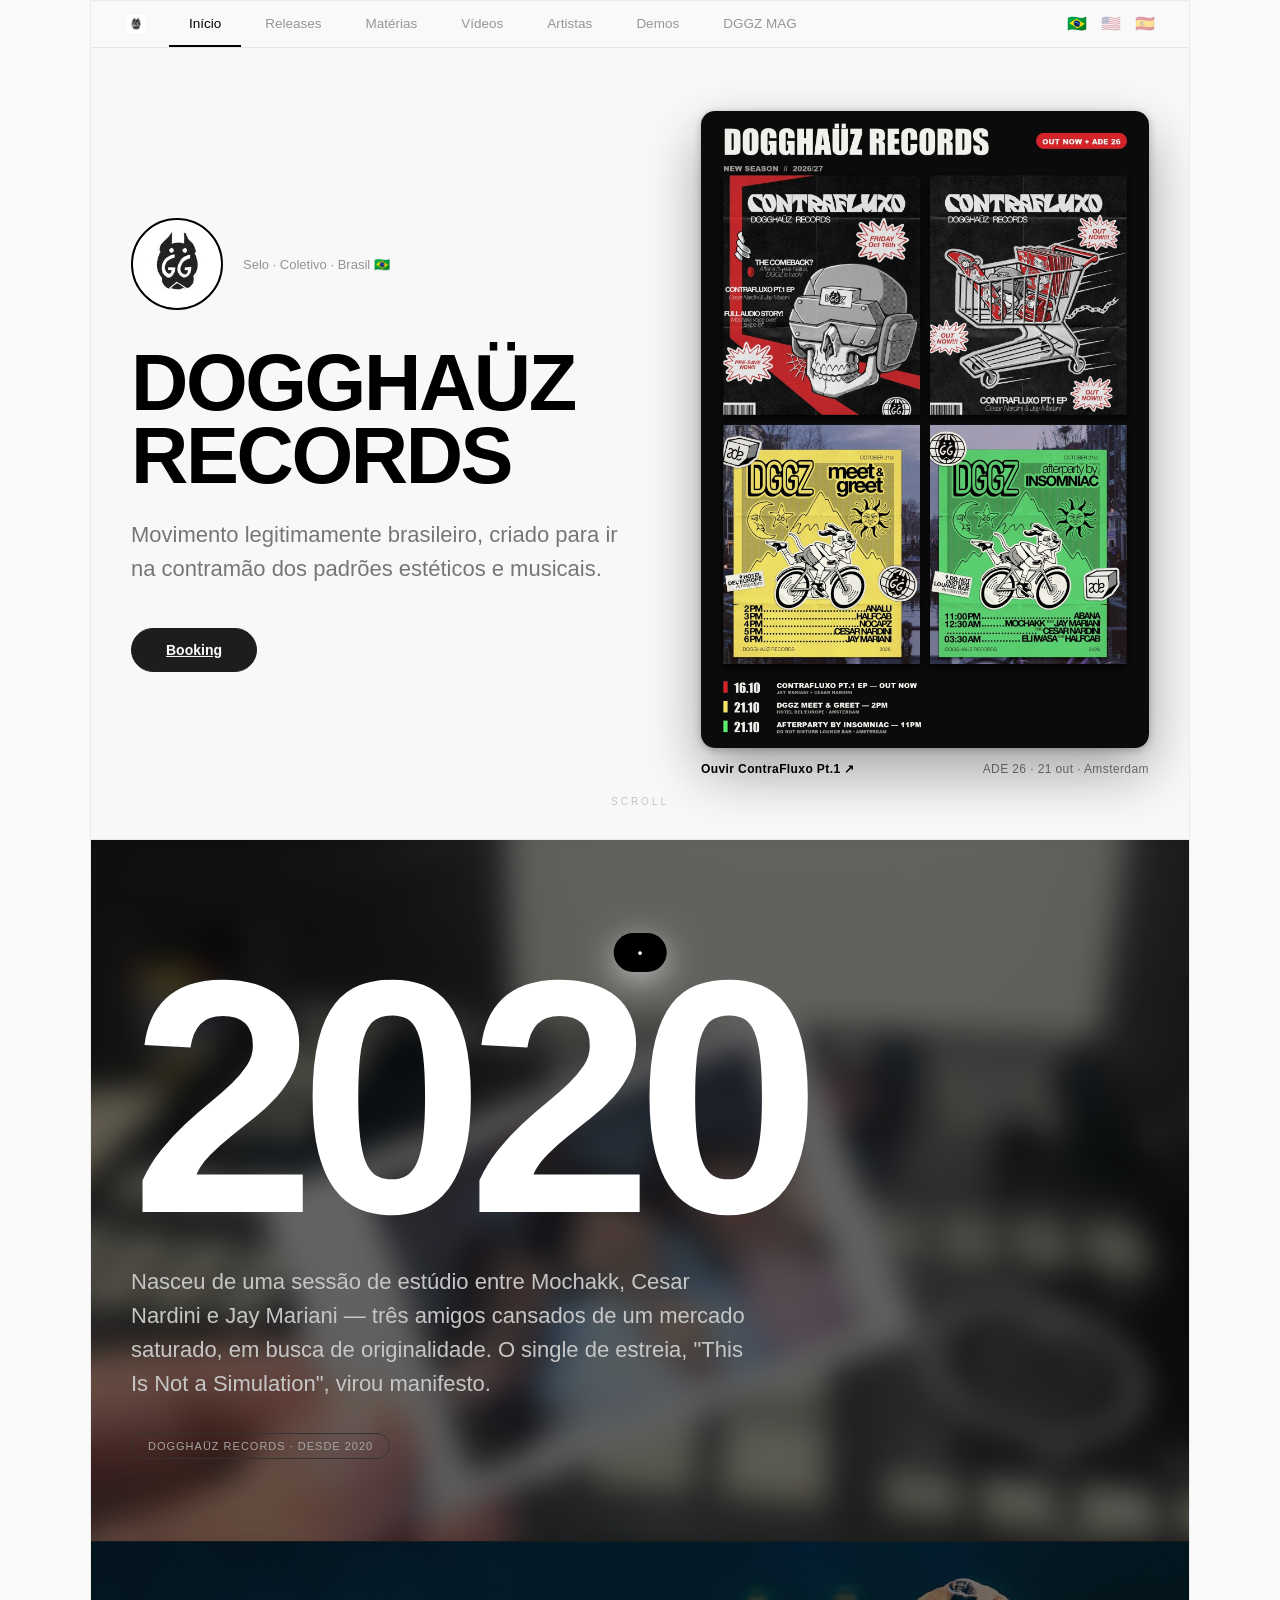
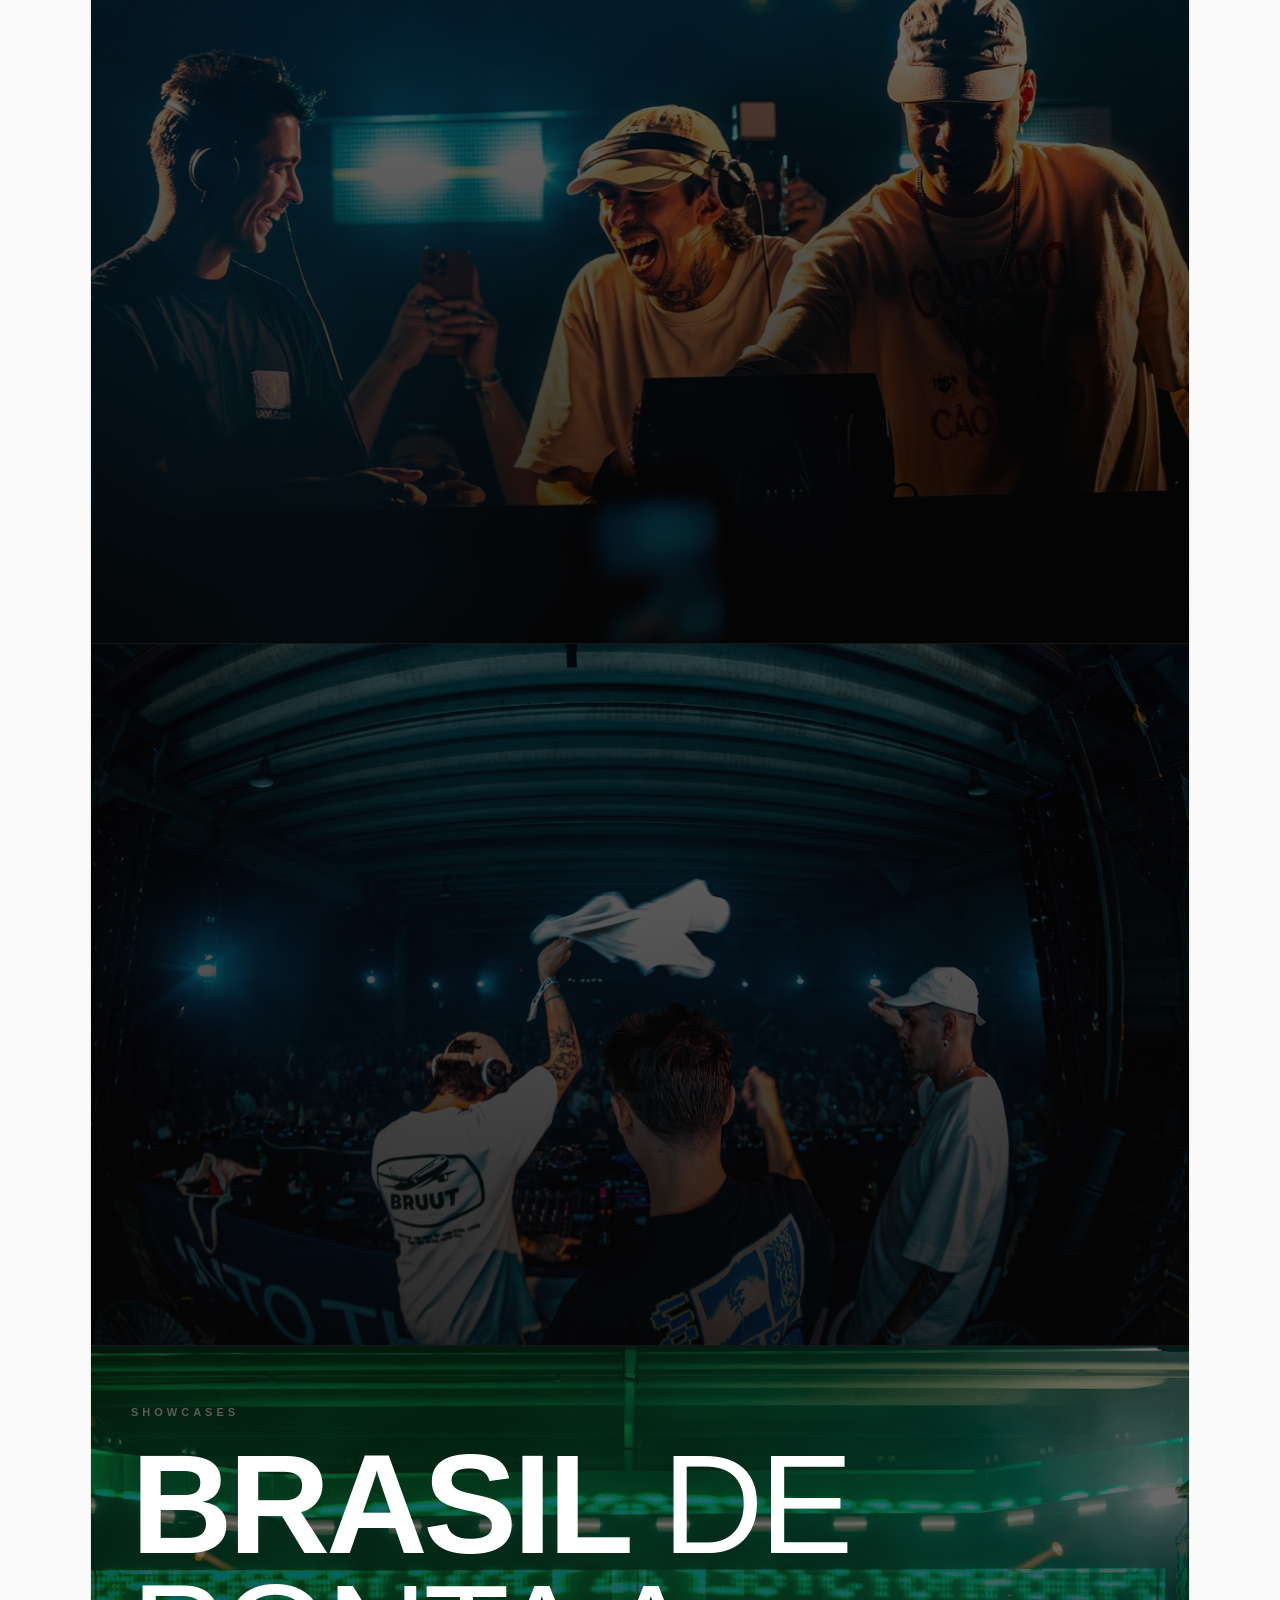
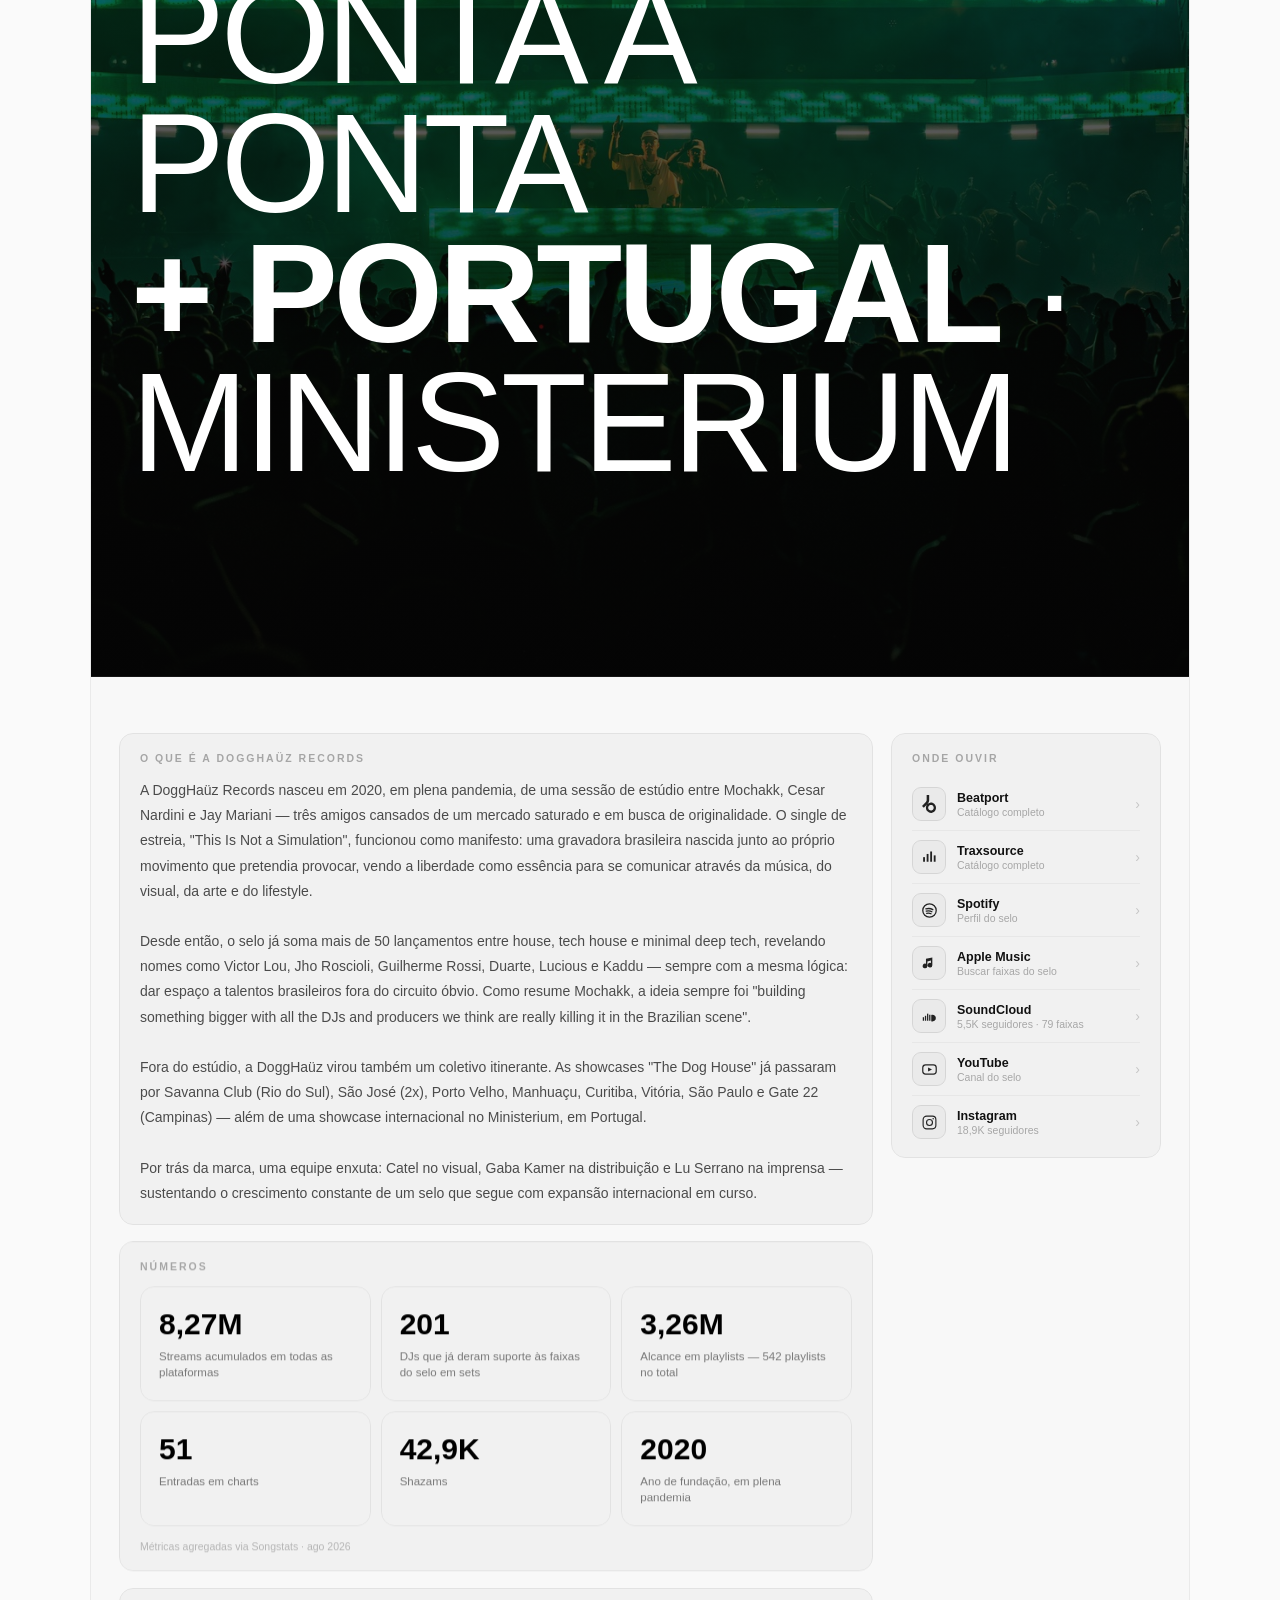
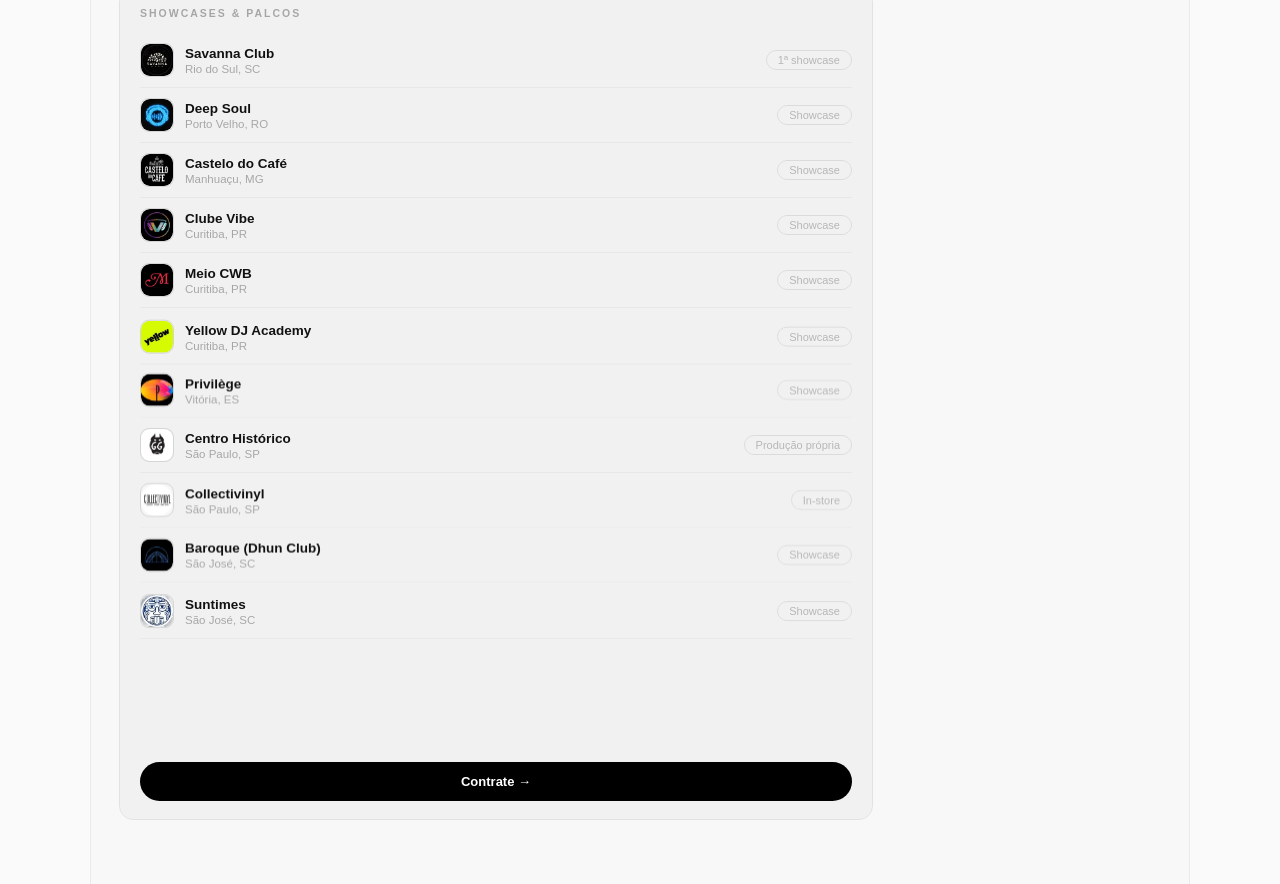
==== commit 6bef205e: "Matéria do DGGZ MAG traduzível com as 4 publicações; bandeiras como no site do Jay - posts.json acei" ====
--- a/index.html
+++ b/index.html
@@ -17,8 +17,8 @@
 <meta name="twitter:card" content="summary_large_image">
 <meta name="twitter:title" content="DoggHaüz Records">
 <meta name="twitter:description" content="Selo brasileiro fundado em 2020 por Mochakk, Cesar Nardini e Jay Mariani.">
-<link rel="stylesheet" href="/css/style.css?v=23">
-<link rel="stylesheet" href="/css/light-theme.css?v=23">
+<link rel="stylesheet" href="/css/style.css?v=24">
+<link rel="stylesheet" href="/css/light-theme.css?v=24">
 </head>
 <body>
 <!-- Form estático oculto só pra o Netlify detectar no build e criar a
@@ -282,13 +282,13 @@
   <div class="toast" id="toast">•</div>
 </div>
 
-<script src="/js/icons.js?v=23"></script>
-<script src="/js/i18n.js?v=23"></script>
-<script src="/js/main.js?v=23"></script>
-<script src="/js/materias-data.js?v=23"></script>
-<script src="/js/blog-data.js?v=23"></script>
-<script src="/js/videos-data.js?v=23"></script>
-<script src="/js/releases-data.js?v=23"></script>
-<script src="/js/roster-data.js?v=23"></script>
+<script src="/js/icons.js?v=24"></script>
+<script src="/js/i18n.js?v=24"></script>
+<script src="/js/main.js?v=24"></script>
+<script src="/js/materias-data.js?v=24"></script>
+<script src="/js/blog-data.js?v=24"></script>
+<script src="/js/videos-data.js?v=24"></script>
+<script src="/js/releases-data.js?v=24"></script>
+<script src="/js/roster-data.js?v=24"></script>
 </body>
 </html>
--- a/css/light-theme.css
+++ b/css/light-theme.css
@@ -21,42 +21,20 @@
    avisar que são clicáveis, igual o resto do site (.venue-n, .label-n) */
 .mus-title a:hover { text-decoration: underline; }
 
-/* seletor de idioma — bandeiras na barra de abas; cada botão é
-   emoji puro (sem img/svg), então também precisa cancelar o
-   invert geral, igual foi feito pra bandeira do Brasil no hero */
-#lang-switch { position: relative; display: flex; align-items: center; gap: 2px; flex-shrink: 0; padding-left: 6px; }
-.lang-btn { background: none; border: none; cursor: pointer; font-size: 17px; line-height: 1; padding: 6px; border-radius: 8px; opacity: .35; filter: invert(1); transition: opacity .15s; }
-.lang-btn:hover { opacity: .7; }
+/* seletor de idioma — mesma disposição do site do Jay Mariani: as 3
+   bandeiras sempre à vista. No mobile, logo + bandeiras ficam na
+   primeira linha e as abas ganham a linha inteira logo abaixo. Cada
+   botão é emoji puro (sem img/svg), então também cancela o invert
+   geral, igual foi feito pra bandeira do Brasil no hero. */
+#lang-switch { display: flex; align-items: center; gap: 2px; flex-shrink: 0; padding-left: 6px; }
+.lang-btn { background: none; border: none; cursor: pointer; font-size: 16px; line-height: 1; padding: 6px; border-radius: 8px; opacity: .4; filter: invert(1); transition: opacity .15s; }
+.lang-btn:hover { opacity: .75; }
 .lang-btn.on { opacity: 1; }
-.lang-toggle { display: none; }
-.lang-options { display: flex; align-items: center; gap: 2px; }
-
-/* no mobile as 3 bandeiras sempre abertas espremiam as abas de
-   navegação lá em cima — troca pra um botão só com a bandeira do
-   idioma atual, que abre as outras duas num popover ao tocar */
-@media (max-width: 640px) {
-  #lang-switch { padding-left: 2px; }
-  .lang-toggle { display: block; opacity: .55; }
-  .lang-toggle:active { opacity: 1; }
-  .lang-options {
-    display: none;
-    position: absolute;
-    top: 100%;
-    right: 0;
-    margin-top: 6px;
-    padding: 4px;
-    background: #0a0a0a;
-    border: 1px solid #262626;
-    border-radius: 12px;
-    box-shadow: 0 8px 24px rgba(0, 0, 0, .4);
-    /* já escrita em cor real (não filtrada) pra não duplicar o
-       invert do html — os .lang-btn de dentro continuam com o
-       filter:invert(1) próprio deles, igual no desktop */
-    filter: invert(1);
-    z-index: 50;
-  }
-  #lang-switch.open .lang-options { display: flex; }
-  .lang-options .lang-btn { filter: none; }
+@media (max-width: 560px) {
+  .tabs { flex-wrap: wrap; padding: 0 16px 2px; }
+  .site-logo { margin-right: auto; padding: 12px 0; }
+  #lang-switch { padding-left: 0; }
+  .tabs-scroll-wrap { order: 3; flex-basis: 100%; }
 }
 
 /* hero com pôster — o pôster (ContraFluxo + ADE) é a primeira imagem
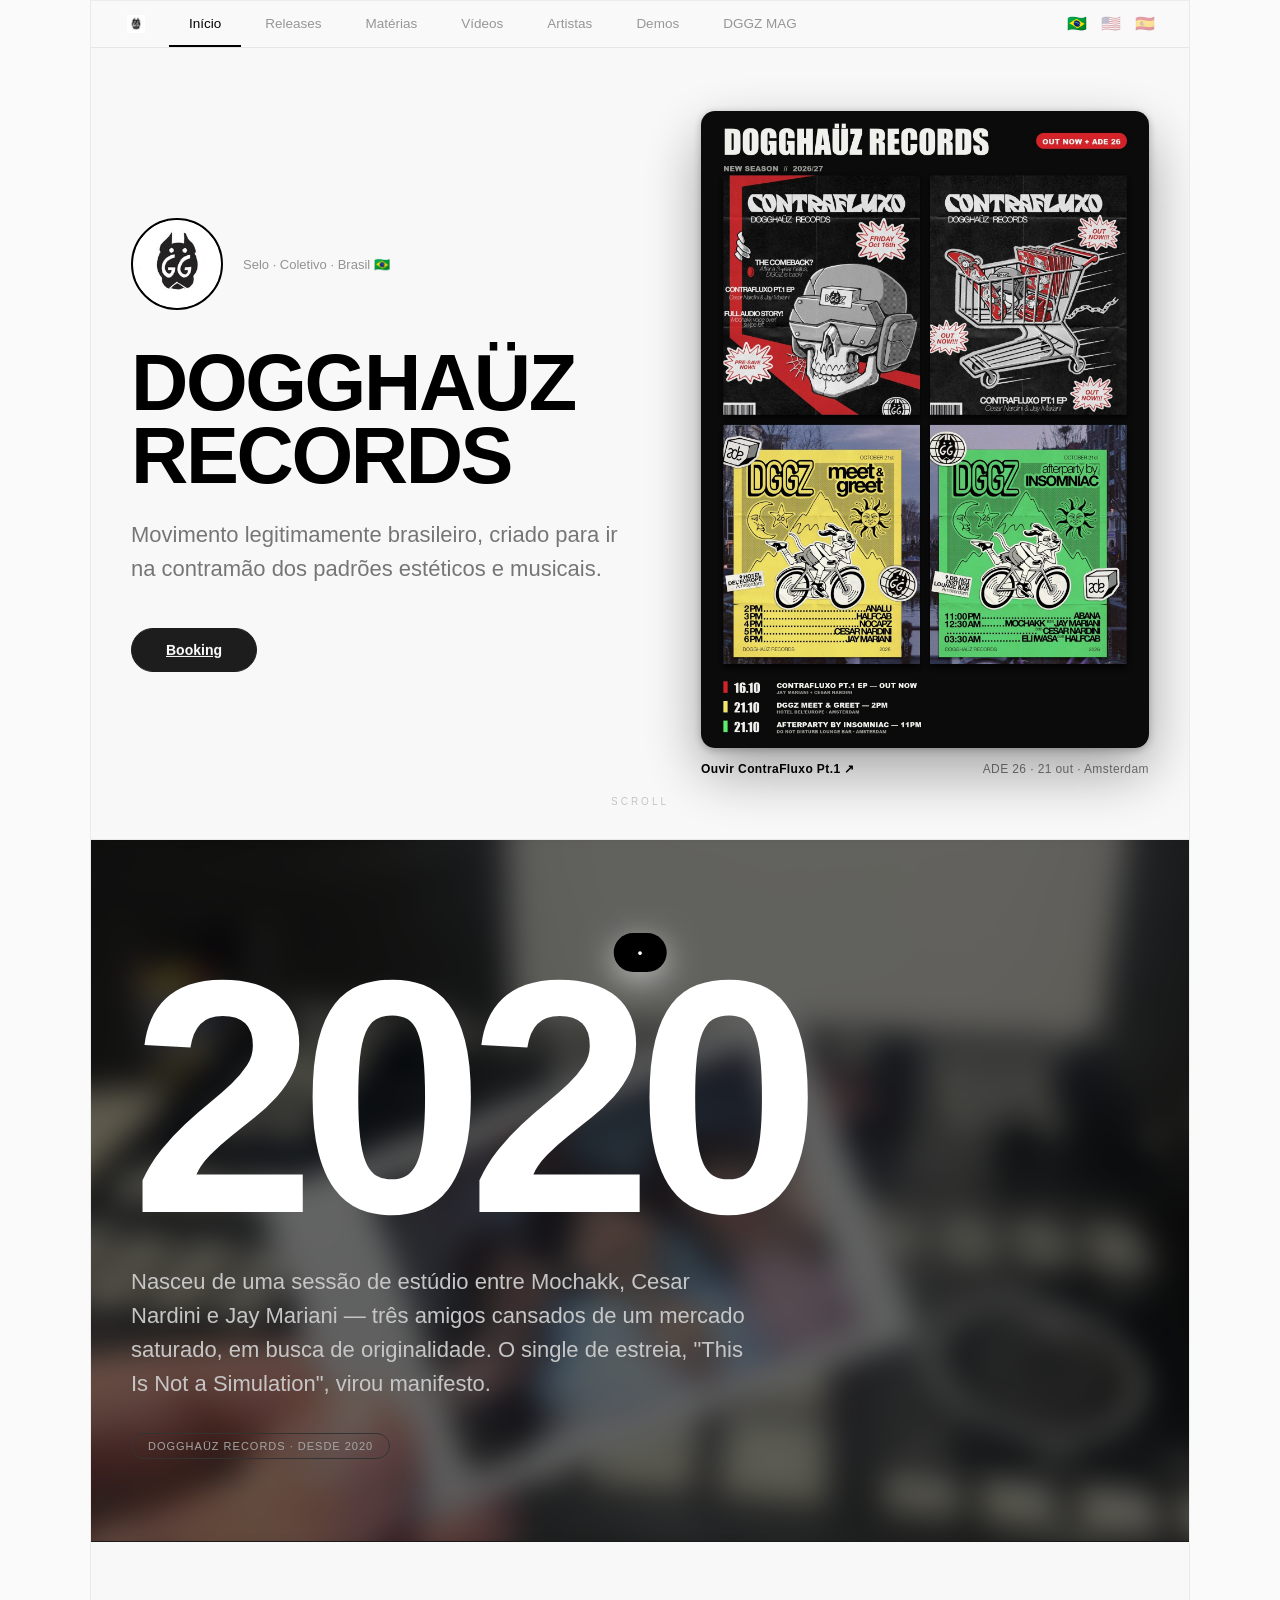
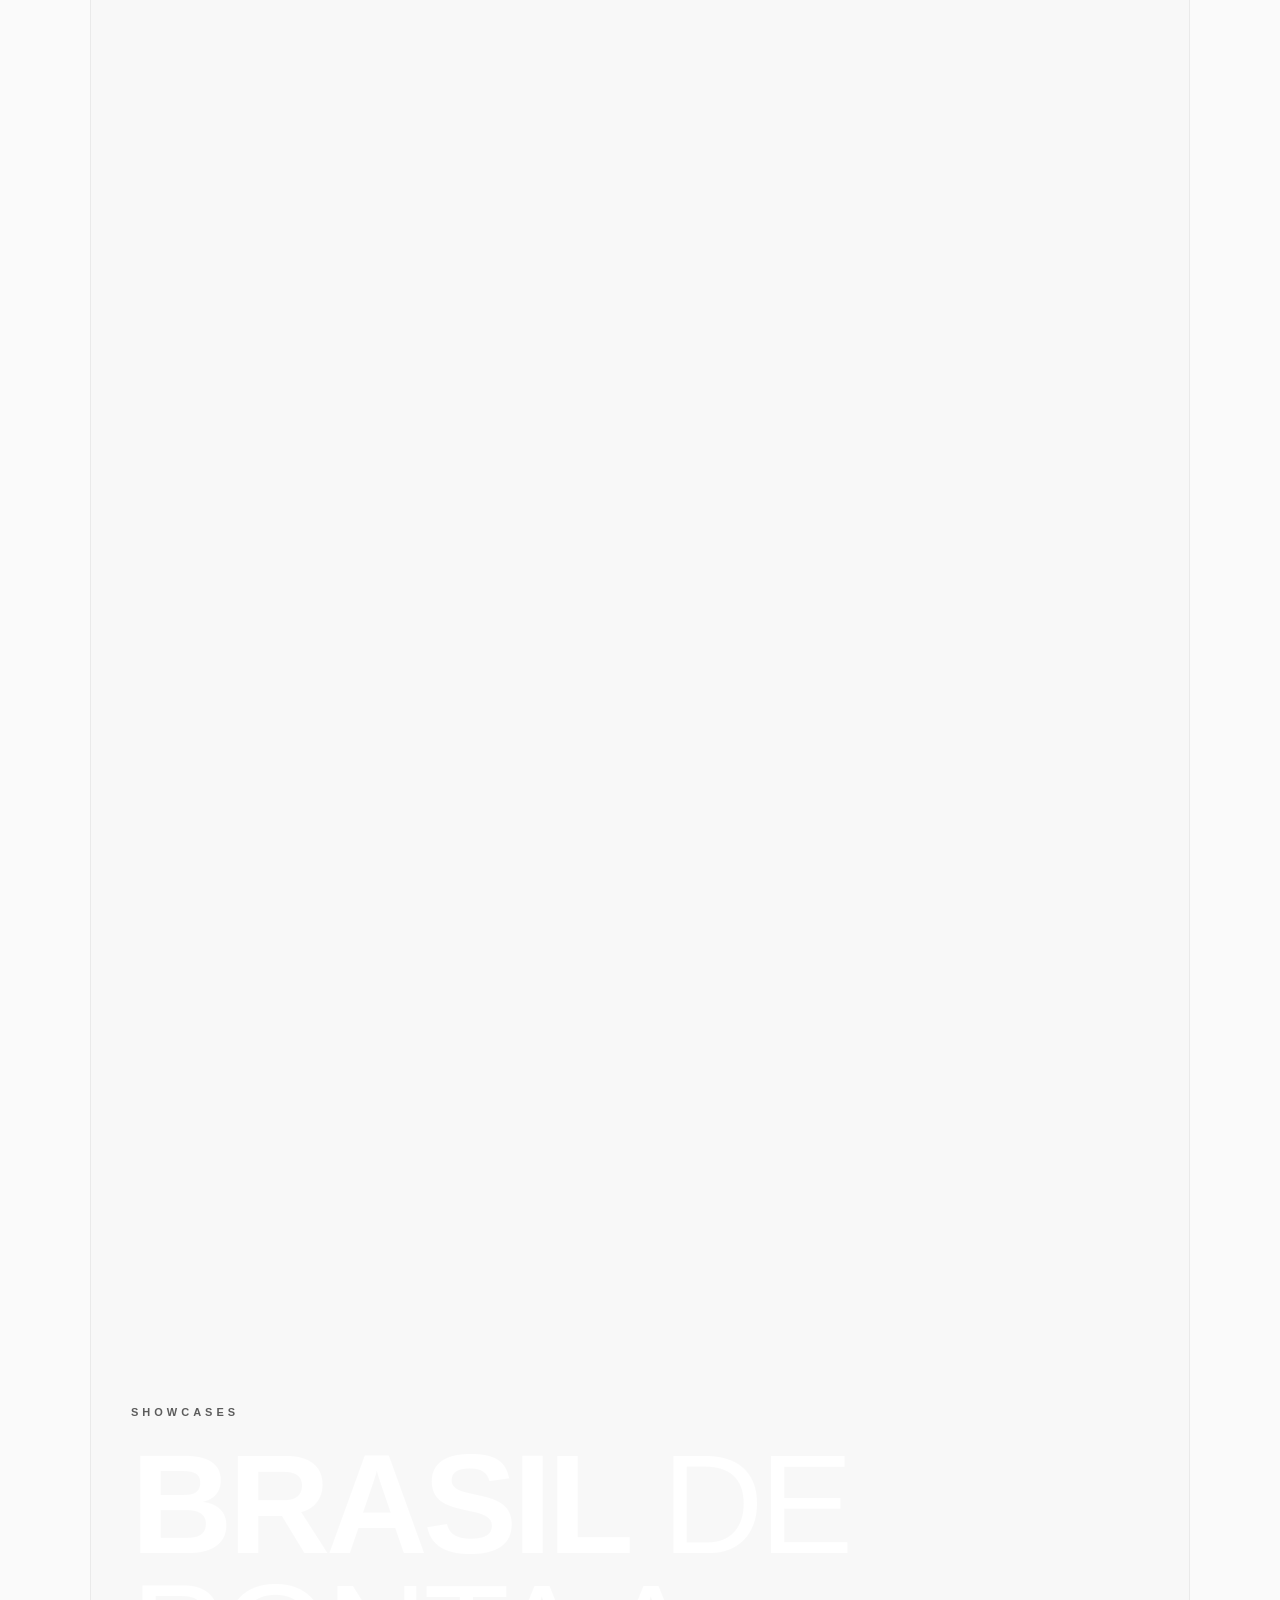
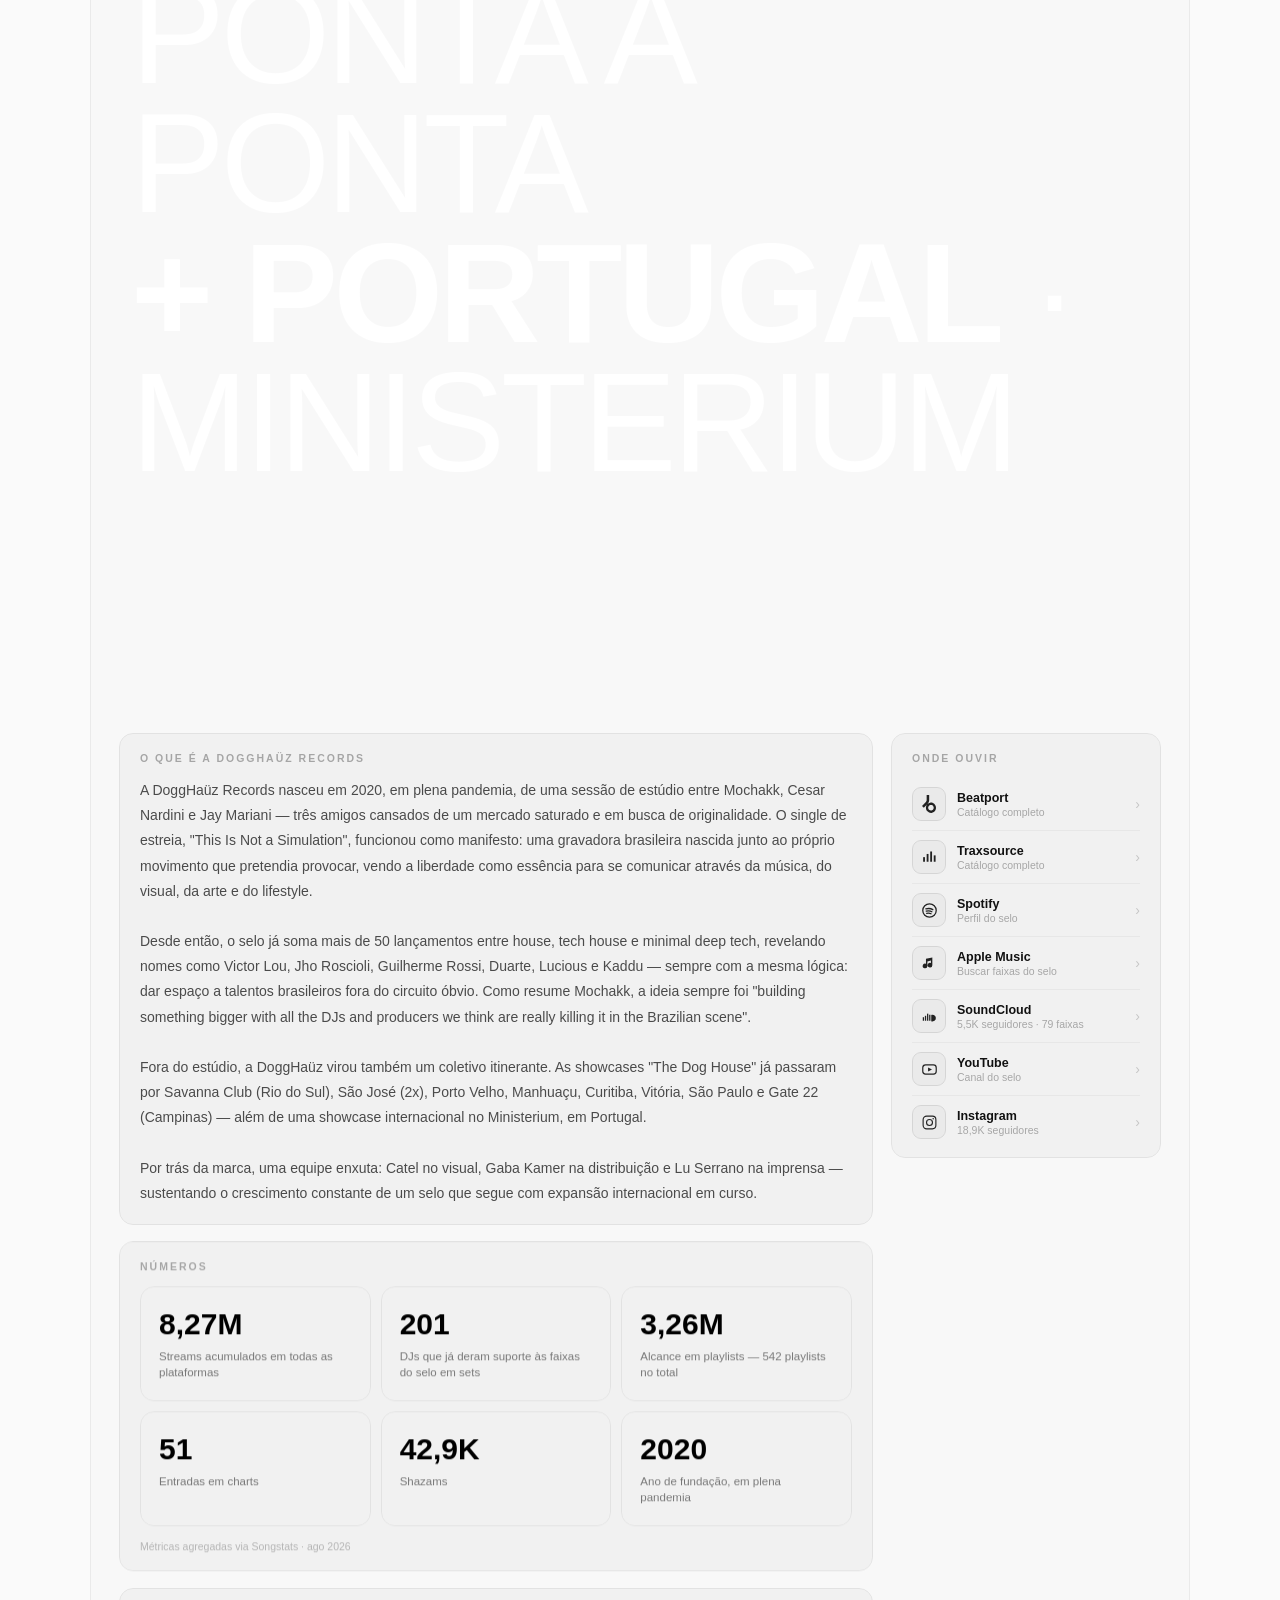
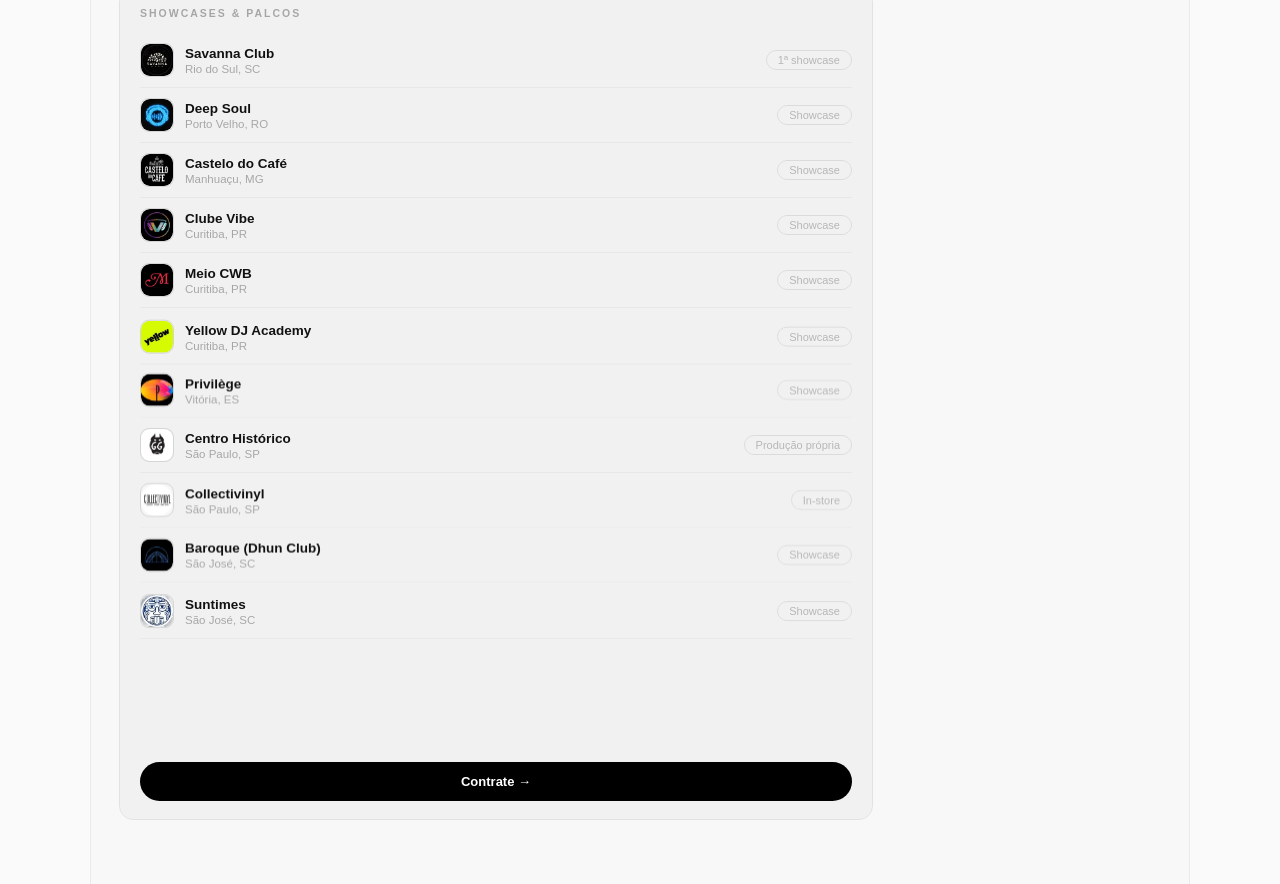
==== commit 086257cc: "Corrige matéria do DGGZ MAG que não abria (modal cortado, sem rolagem) O modal da matéria é bem mais" ====
--- a/index.html
+++ b/index.html
@@ -17,8 +17,8 @@
 <meta name="twitter:card" content="summary_large_image">
 <meta name="twitter:title" content="DoggHaüz Records">
 <meta name="twitter:description" content="Selo brasileiro fundado em 2020 por Mochakk, Cesar Nardini e Jay Mariani.">
-<link rel="stylesheet" href="/css/style.css?v=24">
-<link rel="stylesheet" href="/css/light-theme.css?v=24">
+<link rel="stylesheet" href="/css/style.css?v=25">
+<link rel="stylesheet" href="/css/light-theme.css?v=25">
 </head>
 <body>
 <!-- Form estático oculto só pra o Netlify detectar no build e criar a
@@ -282,13 +282,13 @@
   <div class="toast" id="toast">•</div>
 </div>
 
-<script src="/js/icons.js?v=24"></script>
-<script src="/js/i18n.js?v=24"></script>
-<script src="/js/main.js?v=24"></script>
-<script src="/js/materias-data.js?v=24"></script>
-<script src="/js/blog-data.js?v=24"></script>
-<script src="/js/videos-data.js?v=24"></script>
-<script src="/js/releases-data.js?v=24"></script>
-<script src="/js/roster-data.js?v=24"></script>
+<script src="/js/icons.js?v=25"></script>
+<script src="/js/i18n.js?v=25"></script>
+<script src="/js/main.js?v=25"></script>
+<script src="/js/materias-data.js?v=25"></script>
+<script src="/js/blog-data.js?v=25"></script>
+<script src="/js/videos-data.js?v=25"></script>
+<script src="/js/releases-data.js?v=25"></script>
+<script src="/js/roster-data.js?v=25"></script>
 </body>
 </html>
--- a/css/light-theme.css
+++ b/css/light-theme.css
@@ -59,3 +59,16 @@
   .hero-split .giant { font-size: clamp(44px, 6.2vw, 96px); }
 }
 @media (prefers-reduced-motion: reduce) { .hero-poster img { transition: none; } }
+
+/* matéria do DGGZ MAG aberta — o texto + imagens é bem mais alto que a
+   tela, então o overlay rola (em vez de centralizar e cortar topo e
+   botão de fechar fora da viewport) e o ✕ fica fixo no canto. */
+#am-overlay { align-items: flex-start; overflow-y: auto; overscroll-behavior: contain; padding: 16px; -webkit-overflow-scrolling: touch; }
+#am-overlay .modal { margin: 0 auto; max-width: 640px; }
+#am-overlay .modal img { max-width: 100%; height: auto; }
+#am-overlay .modal-close { position: fixed; top: 22px; right: max(22px, calc(50% - 300px)); z-index: 2; width: 34px; height: 34px; border-radius: 50%; background: rgba(14, 14, 14, .82); color: #fff; font-size: 15px; line-height: 1; backdrop-filter: blur(6px); }
+@media (max-width: 560px) {
+  #am-overlay { padding: 10px; }
+  #am-overlay .modal { padding: 20px 16px; border-radius: 14px; }
+  #am-overlay .modal-close { top: 18px; right: 18px; }
+}
